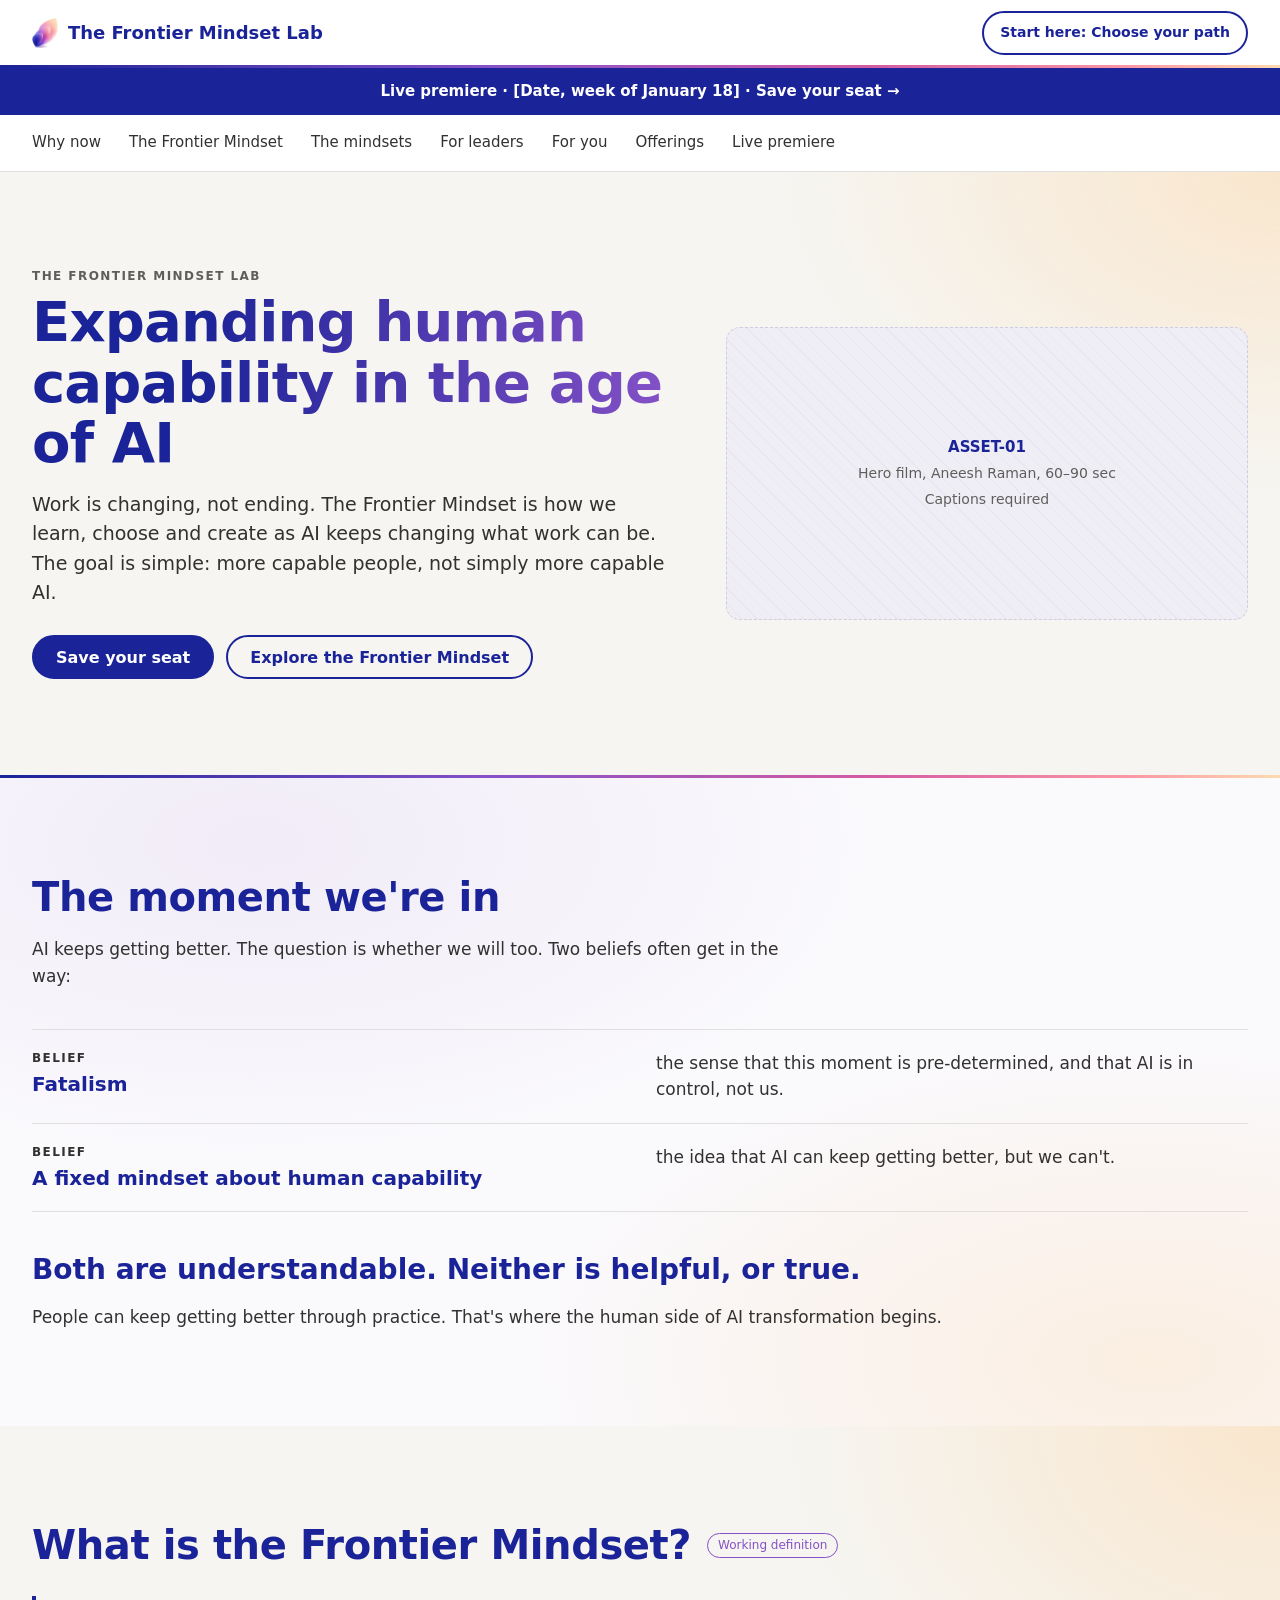
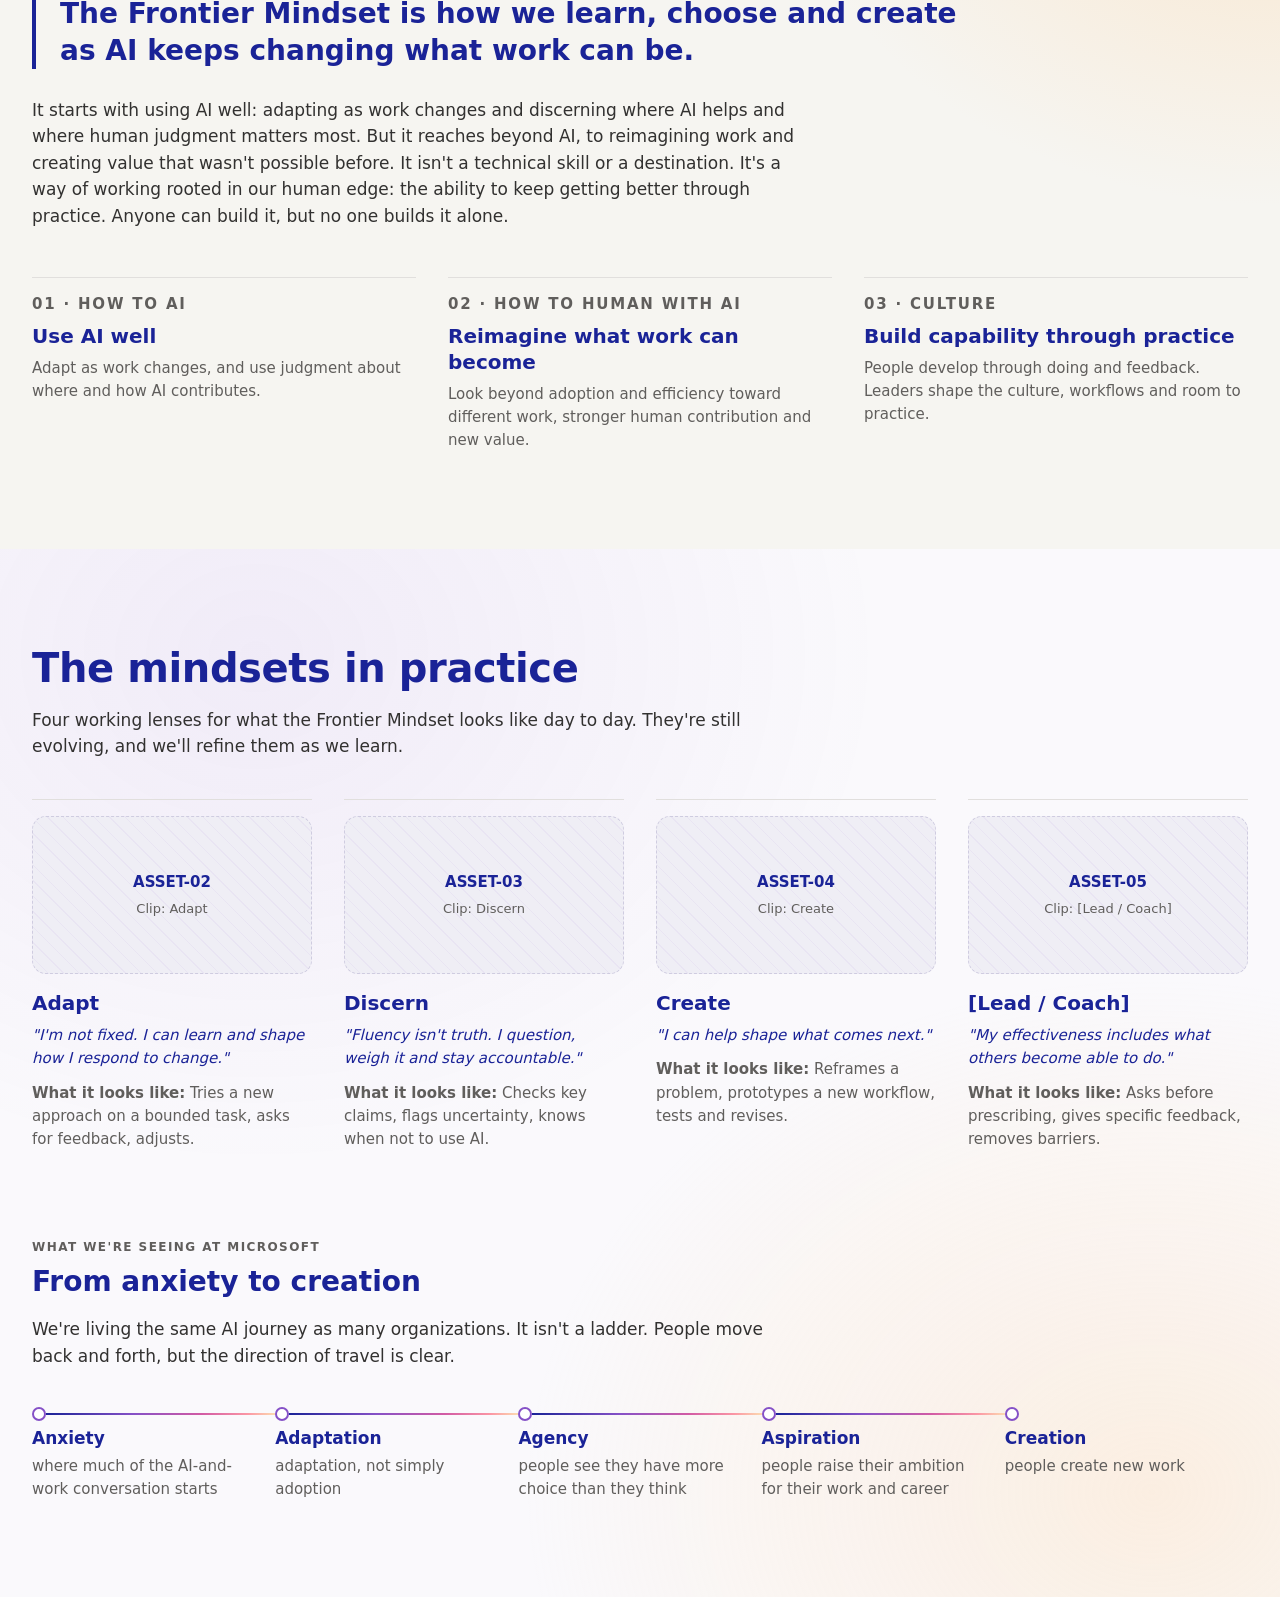
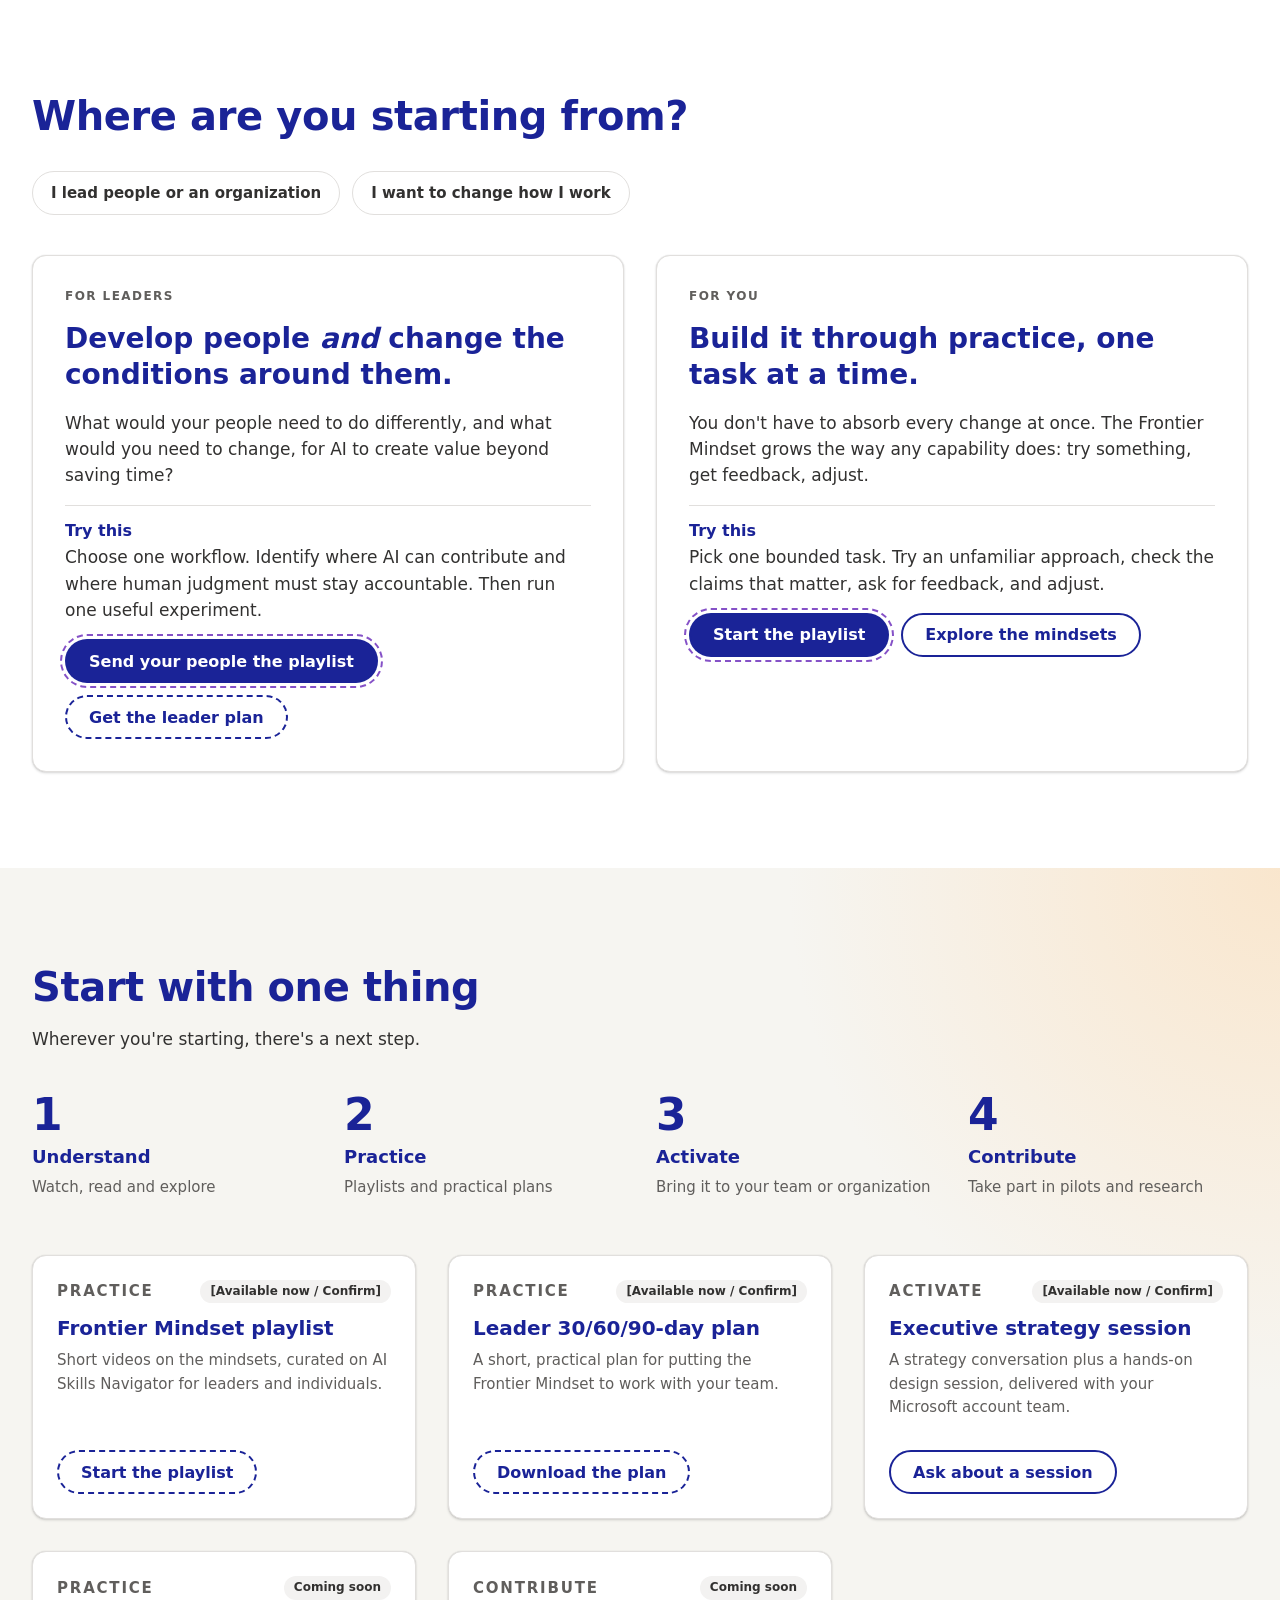
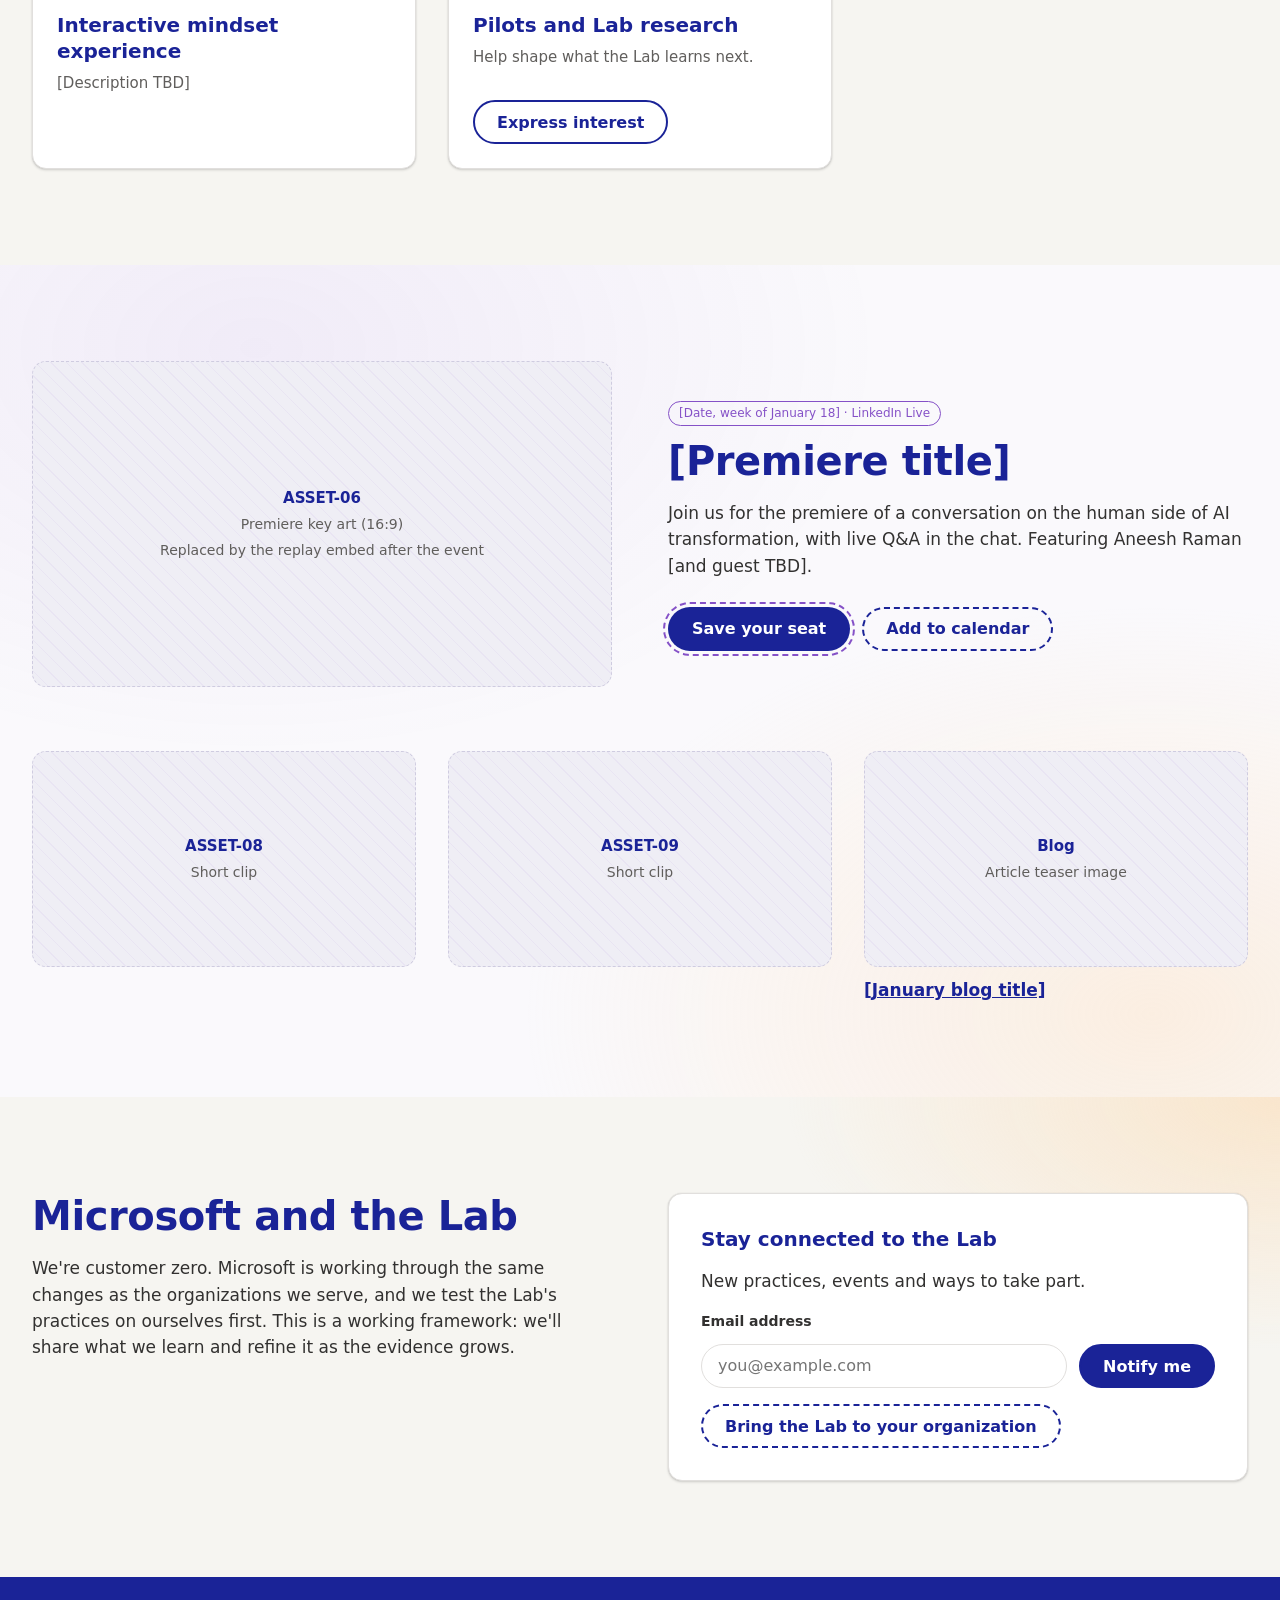
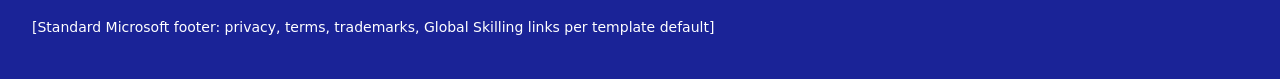
==== landing-prototype/index.html @ 0c085a11 "Add January landing page prototype and AEM handover report Static, script-free HTML/CSS build of the" ====
<!DOCTYPE html>
<html lang="en-US">
<head>
<meta charset="utf-8">
<meta name="viewport" content="width=device-width, initial-scale=1">
<title>The Frontier Mindset Lab | Microsoft</title>
<meta name="description" content="Work is changing, not ending. The Frontier Mindset Lab helps people and organizations build the human side of AI transformation: how we learn, choose and create as AI keeps changing what work can be.">
<meta name="robots" content="noindex, nofollow">
<meta property="og:title" content="The Frontier Mindset Lab">
<meta property="og:description" content="Work is changing, not ending. The Frontier Mindset Lab helps people and organizations build the human side of AI transformation: how we learn, choose and create as AI keeps changing what work can be.">
<meta property="og:image" content="[ASSET-01 poster frame]">
<link rel="icon" href="../favicon.ico">
<link rel="stylesheet" href="styles.css">
</head>
<body>

<!-- 3.1 Header: Experience Fragment "frml-header" -->
<header class="site-header" id="top">
  <div class="container">
    <a class="brand" href="#top">
      <img src="../assets/brand/lab-logo-web.png" alt="" width="26" height="30">
      <span>The Frontier Mindset Lab</span>
    </a>
    <a class="btn secondary-pill" href="#paths">Start here: Choose your path</a>
  </div>
</header>
<hr class="rule-gradient">

<!-- 3.2 Campaign bar: Container band-navy -->
<div class="campaign-bar band-navy">
  <a href="#live">Live premiere · [Date, week of January 18] · Save your seat →</a>
</div>

<!-- 3.3 In-page navigation -->
<nav class="inpage-nav" aria-label="On this page">
  <ul>
    <li><a href="#why-now">Why now</a></li>
    <li><a href="#mindset">The Frontier Mindset</a></li>
    <li><a href="#mindsets">The mindsets</a></li>
    <li><a href="#leaders">For leaders</a></li>
    <li><a href="#individuals">For you</a></li>
    <li><a href="#offerings">Offerings</a></li>
    <li><a href="#live">Live premiere</a></li>
  </ul>
</nav>

<main>

  <!-- Section 1: Hero -->
  <section class="section-master band-warm hero" aria-labelledby="hero-title">
    <div class="container">
      <div class="layout layout--hero">
        <div class="block-heading">
          <p class="eyebrow">The Frontier Mindset Lab</p>
          <h1 class="display-gradient" id="hero-title">Expanding human capability in the age of AI</h1>
          <p class="lede">Work is changing, not ending. The Frontier Mindset is how we learn, choose and create as AI keeps changing what work can be. The goal is simple: more capable people, not simply more capable AI.</p>
          <div class="button-group">
            <a class="btn primary-pill" href="#live">Save your seat</a>
            <a class="btn secondary-pill" href="#mindset">Explore the Frontier Mindset</a>
          </div>
        </div>
        <figure class="asset-placeholder" role="img" aria-label="Aneesh Raman introduces the Frontier Mindset Lab.">
          <strong>ASSET-01</strong>
          <span>Hero film, Aneesh Raman, 60–90 sec</span>
          <span>Captions required</span>
        </figure>
      </div>
    </div>
  </section>
  <hr class="rule-gradient">

  <!-- Section 2: Why now -->
  <section class="section-master band-lavender why-now" id="why-now" aria-labelledby="why-now-title">
    <div class="container">
      <div class="block-heading">
        <h2 id="why-now-title">The moment we're in</h2>
        <p>AI keeps getting better. The question is whether we will too. Two beliefs often get in the way:</p>
      </div>
      <div class="belief-rows">
        <div class="layout layout--cols-2">
          <div>
            <p class="eyebrow">Belief</p>
            <h3>Fatalism</h3>
          </div>
          <p>the sense that this moment is pre-determined, and that AI is in control, not us.</p>
        </div>
        <div class="layout layout--cols-2">
          <div>
            <p class="eyebrow">Belief</p>
            <h3>A fixed mindset about human capability</h3>
          </div>
          <p>the idea that AI can keep getting better, but we can't.</p>
        </div>
      </div>
      <p class="statement">Both are understandable. Neither is helpful, or true.</p>
      <p>People can keep getting better through practice. That's where the human side of AI transformation begins.</p>
    </div>
  </section>

  <!-- Section 3: The Frontier Mindset -->
  <section class="section-master band-warm definition" id="mindset" aria-labelledby="mindset-title">
    <div class="container">
      <div class="title-with-tag">
        <h2 id="mindset-title">What is the Frontier Mindset?</h2>
        <span class="tag-outline">Working definition</span>
      </div>
      <blockquote class="pull-quote">
        <p>The Frontier Mindset is how we learn, choose and create as AI keeps changing what work can be.</p>
      </blockquote>
      <div class="body-copy">
        <p>It starts with using AI well: adapting as work changes and discerning where AI helps and where human judgment matters most. But it reaches beyond AI, to reimagining work and creating value that wasn't possible before. It isn't a technical skill or a destination. It's a way of working rooted in our human edge: the ability to keep getting better through practice. Anyone can build it, but no one builds it alone.</p>
      </div>
      <div class="layout layout--cols-3 topline-grid">
        <div class="block-feature">
          <p class="eyebrow">01 · How to AI</p>
          <h3>Use AI well</h3>
          <p>Adapt as work changes, and use judgment about where and how AI contributes.</p>
        </div>
        <div class="block-feature">
          <p class="eyebrow">02 · How to human with AI</p>
          <h3>Reimagine what work can become</h3>
          <p>Look beyond adoption and efficiency toward different work, stronger human contribution and new value.</p>
        </div>
        <div class="block-feature">
          <p class="eyebrow">03 · Culture</p>
          <h3>Build capability through practice</h3>
          <p>People develop through doing and feedback. Leaders shape the culture, workflows and room to practice.</p>
        </div>
      </div>
    </div>
  </section>

  <!-- Section 4: The mindsets in practice + customer-zero journey -->
  <section class="section-master band-lavender" id="mindsets" aria-labelledby="mindsets-title">
    <div class="container">
      <div class="block-heading">
        <h2 id="mindsets-title">The mindsets in practice</h2>
        <p>Four working lenses for what the Frontier Mindset looks like day to day. They're still evolving, and we'll refine them as we learn.</p>
      </div>
      <div class="layout layout--cols-4 topline-grid">
        <article class="block-feature mindset">
          <figure class="asset-placeholder" role="img" aria-label="Adapt mindset clip"><strong>ASSET-02</strong><span>Clip: Adapt</span></figure>
          <h3>Adapt</h3>
          <p class="mindset-line">"I'm not fixed. I can learn and shape how I respond to change."</p>
          <p class="looks-like"><strong>What it looks like:</strong> Tries a new approach on a bounded task, asks for feedback, adjusts.</p>
        </article>
        <article class="block-feature mindset">
          <figure class="asset-placeholder" role="img" aria-label="Discern mindset clip"><strong>ASSET-03</strong><span>Clip: Discern</span></figure>
          <h3>Discern</h3>
          <p class="mindset-line">"Fluency isn't truth. I question, weigh it and stay accountable."</p>
          <p class="looks-like"><strong>What it looks like:</strong> Checks key claims, flags uncertainty, knows when not to use AI.</p>
        </article>
        <article class="block-feature mindset">
          <figure class="asset-placeholder" role="img" aria-label="Create mindset clip"><strong>ASSET-04</strong><span>Clip: Create</span></figure>
          <h3>Create</h3>
          <p class="mindset-line">"I can help shape what comes next."</p>
          <p class="looks-like"><strong>What it looks like:</strong> Reframes a problem, prototypes a new workflow, tests and revises.</p>
        </article>
        <article class="block-feature mindset">
          <figure class="asset-placeholder" role="img" aria-label="[Lead / Coach] mindset clip"><strong>ASSET-05</strong><span>Clip: [Lead / Coach]</span></figure>
          <h3>[Lead / Coach]</h3>
          <p class="mindset-line">"My effectiveness includes what others become able to do."</p>
          <p class="looks-like"><strong>What it looks like:</strong> Asks before prescribing, gives specific feedback, removes barriers.</p>
        </article>
      </div>

      <div class="journey">
        <div class="block-heading">
          <p class="eyebrow">What we're seeing at Microsoft</p>
          <h3 class="statement">From anxiety to creation</h3>
          <p>We're living the same AI journey as many organizations. It isn't a ladder. People move back and forth, but the direction of travel is clear.</p>
        </div>
        <ul class="layout layout--cols-5 journey-row">
          <li class="journey-stop"><h4>Anxiety</h4><p>where much of the AI-and-work conversation starts</p></li>
          <li class="journey-stop"><h4>Adaptation</h4><p>adaptation, not simply adoption</p></li>
          <li class="journey-stop"><h4>Agency</h4><p>people see they have more choice than they think</p></li>
          <li class="journey-stop"><h4>Aspiration</h4><p>people raise their ambition for their work and career</p></li>
          <li class="journey-stop"><h4>Creation</h4><p>people create new work</p></li>
        </ul>
      </div>
    </div>
  </section>

  <!-- Section 5: Choose your path -->
  <section class="section-master band-white paths" id="paths" aria-labelledby="paths-title">
    <div class="container">
      <div class="block-heading">
        <h2 id="paths-title">Where are you starting from?</h2>
      </div>
      <div class="chooser">
        <a class="btn chip" href="#leaders">I lead people or an organization</a>
        <a class="btn chip" href="#individuals">I want to change how I work</a>
      </div>
      <div class="layout layout--cols-2">
        <div class="card" id="leaders">
          <p class="eyebrow">For leaders</p>
          <p class="statement">Develop people <em>and</em> change the conditions around them.</p>
          <p>What would your people need to do differently, and what would you need to change, for AI to create value beyond saving time?</p>
          <div class="try-this">
            <h4>Try this</h4>
            <p>Choose one workflow. Identify where AI can contribute and where human judgment must stay accountable. Then run one useful experiment.</p>
          </div>
          <div class="button-group">
            <a class="btn primary-pill" href="#" data-placeholder="[AI Skills Navigator playlist URL]" title="[AI Skills Navigator playlist URL]">Send your people the playlist</a>
            <a class="btn secondary-pill" href="#" data-placeholder="[Leader 30/60/90-day plan PDF, ASSET-07]" title="[Leader 30/60/90-day plan PDF, ASSET-07]">Get the leader plan</a>
          </div>
        </div>
        <div class="card" id="individuals">
          <p class="eyebrow">For you</p>
          <p class="statement">Build it through practice, one task at a time.</p>
          <p>You don't have to absorb every change at once. The Frontier Mindset grows the way any capability does: try something, get feedback, adjust.</p>
          <div class="try-this">
            <h4>Try this</h4>
            <p>Pick one bounded task. Try an unfamiliar approach, check the claims that matter, ask for feedback, and adjust.</p>
          </div>
          <div class="button-group">
            <a class="btn primary-pill" href="#" data-placeholder="[AI Skills Navigator playlist URL]" title="[AI Skills Navigator playlist URL]">Start the playlist</a>
            <a class="btn secondary-pill" href="#mindsets">Explore the mindsets</a>
          </div>
        </div>
      </div>
    </div>
  </section>

  <!-- Section 6: What the Lab offers -->
  <section class="section-master band-warm" id="offerings" aria-labelledby="offerings-title">
    <div class="container">
      <div class="block-heading">
        <h2 id="offerings-title">Start with one thing</h2>
        <p>Wherever you're starting, there's a next step.</p>
      </div>
      <ol class="layout layout--cols-4 ladder" role="list">
        <li class="block-feature"><span class="numeral" aria-hidden="true">1</span><h3>Understand</h3><p>Watch, read and explore</p></li>
        <li class="block-feature"><span class="numeral" aria-hidden="true">2</span><h3>Practice</h3><p>Playlists and practical plans</p></li>
        <li class="block-feature"><span class="numeral" aria-hidden="true">3</span><h3>Activate</h3><p>Bring it to your team or organization</p></li>
        <li class="block-feature"><span class="numeral" aria-hidden="true">4</span><h3>Contribute</h3><p>Take part in pilots and research</p></li>
      </ol>
      <div class="layout layout--cols-3 offer-cards">
        <article class="card">
          <div class="card-top"><p class="eyebrow">Practice</p><span class="tag">[Available now / Confirm]</span></div>
          <h3>Frontier Mindset playlist</h3>
          <p>Short videos on the mindsets, curated on AI Skills Navigator for leaders and individuals.</p>
          <div class="button-group"><a class="btn secondary-pill" href="#" data-placeholder="[URL]" title="[URL]">Start the playlist</a></div>
        </article>
        <article class="card">
          <div class="card-top"><p class="eyebrow">Practice</p><span class="tag">[Available now / Confirm]</span></div>
          <h3>Leader 30/60/90-day plan</h3>
          <p>A short, practical plan for putting the Frontier Mindset to work with your team.</p>
          <div class="button-group"><a class="btn secondary-pill" href="#" data-placeholder="[ASSET-07]" title="[ASSET-07]">Download the plan</a></div>
        </article>
        <article class="card">
          <div class="card-top"><p class="eyebrow">Activate</p><span class="tag">[Available now / Confirm]</span></div>
          <h3>Executive strategy session</h3>
          <p>A strategy conversation plus a hands-on design session, delivered with your Microsoft account team.</p>
          <div class="button-group"><a class="btn secondary-pill" href="#connect">Ask about a session</a></div>
        </article>
        <article class="card">
          <div class="card-top"><p class="eyebrow">Practice</p><span class="tag">Coming soon</span></div>
          <h3>Interactive mindset experience</h3>
          <p>[Description TBD]</p>
        </article>
        <article class="card">
          <div class="card-top"><p class="eyebrow">Contribute</p><span class="tag">Coming soon</span></div>
          <h3>Pilots and Lab research</h3>
          <p>Help shape what the Lab learns next.</p>
          <div class="button-group"><a class="btn secondary-pill" href="#connect">Express interest</a></div>
        </article>
      </div>
    </div>
  </section>

  <!-- Section 7: Live premiere and media -->
  <section class="section-master band-lavender live" id="live" aria-labelledby="live-title">
    <div class="container">
      <div class="layout layout--cols-2">
        <figure class="asset-placeholder" role="img" aria-label="[Premiere title] — LinkedIn Live premiere.">
          <strong>ASSET-06</strong>
          <span>Premiere key art (16:9)</span>
          <span>Replaced by the replay embed after the event</span>
        </figure>
        <div>
          <span class="tag-outline">[Date, week of January 18] · LinkedIn Live</span>
          <h2 id="live-title">[Premiere title]</h2>
          <p class="live-body">Join us for the premiere of a conversation on the human side of AI transformation, with live Q&amp;A in the chat. Featuring Aneesh Raman [and guest TBD].</p>
          <div class="button-group">
            <a class="btn primary-pill" href="#" data-placeholder="[LinkedIn Live event URL]" title="[LinkedIn Live event URL]">Save your seat</a>
            <a class="btn secondary-pill" href="#" data-placeholder="[.ics link]" title="[.ics link]">Add to calendar</a>
          </div>
        </div>
      </div>
      <div class="layout layout--cols-3 media-row">
        <article class="block-feature">
          <figure class="asset-placeholder" role="img" aria-label="Short clip"><strong>ASSET-08</strong><span>Short clip</span></figure>
        </article>
        <article class="block-feature">
          <figure class="asset-placeholder" role="img" aria-label="Short clip"><strong>ASSET-09</strong><span>Short clip</span></figure>
        </article>
        <article class="block-feature">
          <figure class="asset-placeholder" role="img" aria-label="January blog"><strong>Blog</strong><span>Article teaser image</span></figure>
          <h3><a href="#" data-placeholder="[blog URL]" title="[blog URL]">[January blog title]</a></h3>
        </article>
      </div>
    </div>
  </section>

  <!-- Section 8: What we're learning + stay connected -->
  <section class="section-master band-warm connect" id="connect" aria-labelledby="connect-title">
    <div class="container">
      <div class="layout layout--cols-2">
        <div class="block-heading">
          <h2 id="connect-title">Microsoft and the Lab</h2>
          <p>We're customer zero. Microsoft is working through the same changes as the organizations we serve, and we test the Lab's practices on ourselves first. This is a working framework: we'll share what we learn and refine it as the evidence grows.</p>
        </div>
        <div class="card">
          <h3>Stay connected to the Lab</h3>
          <p>New practices, events and ways to take part.</p>
          <!-- Demo only: the form has no action and the field has no name, so nothing is sent anywhere -->
          <form class="notify-form" action="#connect">
            <label for="notify-email">Email address</label>
            <input id="notify-email" type="email" autocomplete="email" placeholder="you@example.com">
            <button class="btn primary-pill" type="submit">Notify me</button>
          </form>
          <div class="button-group">
            <a class="btn secondary-pill" href="#" data-placeholder="[interest form or mailto TBD]" title="[interest form or mailto TBD]">Bring the Lab to your organization</a>
          </div>
        </div>
      </div>
    </div>
  </section>

</main>

<!-- 3.4 Footer: standard Microsoft footer Experience Fragment (placeholder) -->
<footer class="site-footer band-navy">
  <div class="container">
    <p>[Standard Microsoft footer: privacy, terms, trademarks, Global Skilling links per template default]</p>
  </div>
</footer>

</body>
</html>
---- landing-prototype/styles.css ----
/*
 * Frontier Mindset Lab: January landing page prototype
 *
 * Organised the way an AEM client library would be:
 *   1. Design tokens (exact values from the Narrative Hub prototype stylesheet)
 *   2. Base type and layout
 *   3. Structural pieces that mirror the components on the reference page
 *      (section-master, block-heading, layout, card, block-feature, btn)
 *   4. Style System variants named in build brief section 2.3
 *   5. Page-specific arrangements
 *   6. Responsive rules
 * No JavaScript anywhere: every interaction is a link or a native form.
 */

/* 1. Design tokens */
:root {
  --indigo: #1a2397;
  --purple: #8551c7;
  --pink: #d25ba4;
  --coral: #fb96a4;
  --peach: #fcdab0;
  --navy: #1a2397;
  --warm-bg: #f6f5f1;
  --lavender-bg: #faf9fc;
  --white: #fff;
  --ink: #000;
  --ink-2: #323130;
  --muted: #605e5c;
  --line: #e1dfdd;
  --tag-bg: #f3f2f1;

  --gradient-signature: linear-gradient(90deg, var(--indigo), var(--purple) 38%, var(--pink) 68%, var(--coral) 88%, var(--peach));
  --gradient-display: linear-gradient(90deg, var(--indigo) 25%, var(--purple));
  --glow-warm: radial-gradient(55% 75% at 100% 0%, rgb(252 218 176 / 55%), rgb(252 218 176 / 0%) 70%);
  --glow-lavender: radial-gradient(70% 70% at 20% 10%, rgb(133 81 199 / 8%), transparent 70%), radial-gradient(70% 70% at 90% 90%, rgb(252 218 176 / 35%), transparent 70%);

  --radius-card: 14px;
  --radius-pill: 999px;
  --shadow-card: 0 0 1.25px rgb(0 0 0 / 12%), 0 1.25px 2.5px rgb(0 0 0 / 14%);

  --font: "Segoe UI", "Segoe UI Web (West European)", -apple-system, blinkmacsystemfont, system-ui, roboto, "Helvetica Neue", sans-serif;
  --size-h1: 56px;
  --size-h2: 40px;
  --size-h3: 20px;
  --size-statement: 28px;
  --size-body: 17px;
  --size-small: 15px;
  --size-eyebrow: 12px;

  --wrap: 1280px;
  --gutter: 32px;
  --section-pad: 96px;
}

/* 2. Base */
*,
*::before,
*::after {
  box-sizing: border-box;
}

html {
  scroll-behavior: smooth;
  scroll-padding-top: 64px; /* clears the sticky in-page nav */
}

body {
  margin: 0;
  background: var(--white);
  color: var(--ink-2);
  font-family: var(--font);
  font-size: var(--size-body);
  line-height: 1.55;
}

h1,
h2,
h3,
h4 {
  margin: 0;
  color: var(--indigo);
  font-weight: 600;
  line-height: 1.15;
}

h2 {
  font-size: var(--size-h2);
  letter-spacing: -0.01em;
}

h3 {
  font-size: var(--size-h3);
  line-height: 1.3;
}

p {
  margin: 0 0 0.75em;
}

p:last-child {
  margin-bottom: 0;
}

a {
  color: var(--indigo);
}

a:focus-visible,
button:focus-visible,
input:focus-visible {
  outline: 3px solid var(--purple);
  outline-offset: 3px;
}

img {
  max-width: 100%;
  height: auto;
}

.visually-hidden {
  position: absolute;
  width: 1px;
  height: 1px;
  overflow: hidden;
  clip-path: inset(50%);
  white-space: nowrap;
}

.container {
  max-width: var(--wrap);
  margin: 0 auto;
  padding: 0 var(--gutter);
}

/* 3. Structural pieces */

/* section-master: one full-width band per section */
.section-master {
  padding: var(--section-pad) 0;
}

/* block-heading: eyebrow + title + paragraph + buttons */
.block-heading {
  max-width: 760px;
  margin-bottom: 40px;
}

.block-heading > * + * {
  margin-top: 16px;
}

.block-heading .eyebrow + * {
  margin-top: 8px;
}

/* layout: responsive column grid (AEM layout container) */
.layout {
  display: grid;
  gap: 32px;
}

.layout--cols-2 { grid-template-columns: repeat(2, minmax(0, 1fr)); }
.layout--cols-3 { grid-template-columns: repeat(3, minmax(0, 1fr)); }
.layout--cols-4 { grid-template-columns: repeat(4, minmax(0, 1fr)); }
.layout--cols-5 { grid-template-columns: repeat(5, minmax(0, 1fr)); }
.layout--hero { grid-template-columns: 55fr 45fr; align-items: center; gap: 56px; }

/* block-feature: small heading + text unit inside a grid column or card */
.block-feature > * + * {
  margin-top: 8px;
}

.block-feature p {
  color: var(--muted);
  font-size: var(--size-small);
}

/* button group */
.button-group {
  display: flex;
  flex-wrap: wrap;
  gap: 12px;
  margin-top: 28px;
}

/* 4. Style System variants (brief section 2.3) */

/* Container: band-* */
.band-warm { background: var(--glow-warm), var(--warm-bg); }
.band-lavender { background: var(--glow-lavender), var(--lavender-bg); }
.band-white { background: var(--white); }

.band-navy {
  background: var(--navy);
  color: var(--white);
}

.band-navy a {
  color: var(--white);
}

/* Separator: rule-gradient */
.rule-gradient {
  height: 3px;
  margin: 0;
  border: 0;
  background: var(--gradient-signature);
}

/* Title: display-gradient (H1). Solid indigo is the fallback. */
.display-gradient {
  max-width: 13em;
  color: var(--indigo);
  font-size: var(--size-h1);
  font-weight: 600;
  line-height: 1.08;
  letter-spacing: -0.015em;
}

@supports (background-clip: text) or (-webkit-background-clip: text) {
  .display-gradient {
    background: var(--gradient-display);
    -webkit-background-clip: text;
    background-clip: text;
    color: transparent;
  }
}

/* Title: eyebrow */
.eyebrow {
  margin: 0;
  color: var(--muted);
  font-size: var(--size-eyebrow);
  font-weight: 600;
  line-height: 1.4;
  letter-spacing: 0.12em;
  text-transform: uppercase;
}

/* Text: statement */
.statement {
  margin: 0;
  color: var(--indigo);
  font-size: var(--size-statement);
  font-weight: 600;
  line-height: 1.3;
}

/* Text: pull-quote */
.pull-quote {
  margin: 0;
  padding-left: 24px;
  border-left: 4px solid var(--indigo);
  color: var(--indigo);
  font-size: var(--size-statement);
  font-weight: 600;
  line-height: 1.3;
}

.pull-quote p {
  margin: 0;
}

/* Teaser / Container: card */
.card {
  padding: 24px;
  border: 1px solid var(--line);
  border-radius: var(--radius-card);
  background: var(--white);
}

/* Container: topline-grid */
.topline-grid > * {
  padding-top: 16px;
  border-top: 1px solid var(--line);
}

/* Buttons: primary-pill, secondary-pill, chip */
.btn {
  display: inline-flex;
  align-items: center;
  justify-content: center;
  min-height: 44px;
  padding: 10px 22px;
  border: 2px solid var(--indigo);
  border-radius: var(--radius-pill);
  font: inherit;
  font-size: 16px;
  font-weight: 600;
  line-height: 1.2;
  text-align: center;
  text-decoration: none;
  cursor: pointer;
  transition: background-color 0.15s ease, color 0.15s ease;
}

.primary-pill {
  background: var(--indigo);
  color: var(--white);
}

.primary-pill:hover {
  border-color: var(--purple);
  background: var(--purple);
}

.secondary-pill {
  background: transparent;
  color: var(--indigo);
}

.secondary-pill:hover {
  background: var(--indigo);
  color: var(--white);
}

.chip {
  min-height: 44px;
  padding: 8px 18px;
  border: 1.5px solid var(--line);
  border-radius: var(--radius-pill);
  background: var(--white);
  color: var(--ink-2);
  font-size: 15px;
}

.chip:hover,
.chip-selected {
  border-color: var(--purple);
  background: var(--purple);
  color: var(--white);
}

/* Prototype only: a button whose destination is still a [placeholder] */
.btn[data-placeholder] {
  border-style: dashed;
}

.primary-pill[data-placeholder] {
  outline: 2px dashed var(--purple);
  outline-offset: 3px;
}

/* Text: tag and tag-outline */
.tag,
.tag-outline {
  display: inline-block;
  padding: 2px 10px;
  border-radius: var(--radius-pill);
  font-size: 12px;
  font-weight: 600;
  line-height: 1.6;
  white-space: nowrap;
}

.tag {
  background: var(--tag-bg);
  color: var(--ink-2);
}

.tag-outline {
  border: 1.5px solid var(--purple);
  color: var(--purple);
  font-weight: 500;
}

/* Image / Embed placeholder for assets not yet supplied */
.asset-placeholder {
  display: grid;
  place-content: center;
  gap: 4px;
  margin: 0;
  padding: 16px;
  border: 1.5px dashed #cfcce0;
  border-radius: var(--radius-card);
  background: repeating-linear-gradient(45deg, transparent 0 10px, rgb(133 81 199 / 6%) 10px 11px), #efeef5;
  color: var(--muted);
  font-size: 14px;
  text-align: center;
  aspect-ratio: 16 / 9;
}

.asset-placeholder strong {
  color: var(--indigo);
  font-size: 15px;
}

/* 5. Page-specific arrangements */

/* Global header (Experience Fragment frml-header) */
.site-header .container {
  display: flex;
  flex-wrap: wrap;
  padding-top: 10px;
  padding-bottom: 10px;
  align-items: center;
  justify-content: space-between;
  gap: 16px;
  min-height: 65px;
}

.brand {
  display: inline-flex;
  align-items: center;
  gap: 10px;
  color: var(--indigo);
  font-size: 18px;
  font-weight: 600;
  text-decoration: none;
}

.brand img {
  width: auto;
  height: 30px;
}

.site-header .btn {
  min-height: 44px;
  padding: 6px 16px;
  font-size: 14px;
}

/* Campaign bar */
.campaign-bar a {
  display: block;
  padding: 12px var(--gutter);
  font-size: 15px;
  font-weight: 600;
  text-align: center;
  text-decoration: none;
}

.campaign-bar a:hover {
  text-decoration: underline;
}

/* In-page navigation: sticky, which the reference page's secondary sticky nav supports */
.inpage-nav {
  position: sticky;
  top: 0;
  z-index: 10;
  border-bottom: 1px solid var(--line);
  background: rgb(255 255 255 / 96%);
}

.inpage-nav ul {
  display: flex;
  gap: 28px;
  margin: 0 auto;
  padding: 0 var(--gutter);
  max-width: var(--wrap);
  overflow-x: auto;
  list-style: none;
  white-space: nowrap;
  scrollbar-width: thin;
}

.inpage-nav a {
  display: inline-block;
  padding: 16px 0 13px;
  border-bottom: 3px solid transparent;
  color: var(--ink-2);
  font-size: 15px;
  font-weight: 500;
  text-decoration: none;
}

.inpage-nav a:hover {
  border-bottom-color: var(--purple);
  color: var(--indigo);
}

/* Hero */
.hero .block-heading {
  margin-bottom: 0;
}

.hero .lede {
  max-width: 34em;
  color: var(--ink-2);
  font-size: 19px;
}

/* Why now: belief rows */
.belief-rows {
  margin: 40px 0;
}

.belief-rows .layout {
  padding: 20px 0;
  border-top: 1px solid var(--line);
}

.belief-rows .layout:last-child {
  border-bottom: 1px solid var(--line);
}

.belief-rows h3 {
  margin-top: 4px;
}

.belief-rows p {
  color: var(--ink-2);
}

.why-now .statement {
  margin-bottom: 16px;
}

/* The Frontier Mindset: definition */
.definition .pull-quote {
  max-width: 34em;
  margin: 28px 0;
}

.definition .body-copy {
  max-width: 46em;
  margin-bottom: 48px;
}

.title-with-tag {
  display: flex;
  flex-wrap: wrap;
  align-items: center;
  gap: 12px 16px;
}

/* Mindset teasers */
.mindset .asset-placeholder {
  margin-bottom: 16px;
  font-size: 13px;
}

.mindset .mindset-line {
  color: var(--indigo);
  font-style: italic;
}

.mindset .looks-like {
  color: var(--muted);
  font-size: var(--size-small);
}

/* Customer-zero journey: unnumbered stops joined by the signature gradient */
.journey {
  margin-top: 88px;
}

.journey .block-heading {
  margin-bottom: 32px;
}

.journey-row {
  gap: 0;
  margin: 0;
  padding: 0;
  list-style: none;
}

.journey-stop {
  position: relative;
  padding: 28px 20px 0 0;
}

.journey-stop::before {
  content: "";
  position: absolute;
  top: 6px;
  left: 0;
  width: 14px;
  height: 14px;
  border: 2px solid var(--purple);
  border-radius: 50%;
  background: var(--white);
  z-index: 1;
}

.journey-stop::after {
  content: "";
  position: absolute;
  top: 12px;
  left: 14px;
  right: 0;
  height: 2px;
  background: var(--gradient-signature);
}

.journey-stop:last-child::after {
  display: none;
}

.journey-stop p {
  margin-top: 6px;
  color: var(--muted);
  font-size: var(--size-small);
}

/* Choose your path */
.chooser {
  display: flex;
  flex-wrap: wrap;
  gap: 12px;
  margin: -8px 0 40px;
}

.paths .card {
  padding: 32px;
  box-shadow: var(--shadow-card);
  scroll-margin-top: 80px;
}

.paths .card:target {
  border-color: var(--purple);
  box-shadow: 0 0 0 3px rgb(133 81 199 / 25%);
}

.paths .card > * + * {
  margin-top: 16px;
}

.paths .try-this {
  padding-top: 16px;
  border-top: 1px solid var(--line);
}

.paths h4 {
  margin-bottom: 4px;
  font-size: 16px;
}

/* Offerings */
.ladder {
  margin: 0 0 56px;
  padding: 0;
  list-style: none;
}

.ladder .numeral {
  display: block;
  margin-bottom: 8px;
  color: var(--indigo);
  font-size: 44px;
  font-weight: 600;
  line-height: 1;
}

.ladder h3 {
  font-size: 18px;
}

.offer-cards .card {
  display: flex;
  flex-direction: column;
  box-shadow: var(--shadow-card);
}

.offer-cards .card-top {
  display: flex;
  flex-wrap: wrap;
  align-items: center;
  justify-content: space-between;
  gap: 8px;
  margin-bottom: 12px;
}

.offer-cards p {
  color: var(--muted);
  font-size: var(--size-small);
}

.offer-cards .card h3 {
  margin-bottom: 8px;
}

.offer-cards .card .button-group {
  margin-top: auto;
  padding-top: 20px;
}

/* Live premiere */
.live .layout--cols-2 {
  align-items: center;
  gap: 56px;
}

.live h2 {
  margin-top: 12px;
}

.live .live-body {
  margin-top: 16px;
}

.media-row {
  margin-top: 64px;
}

.media-row .asset-placeholder {
  margin-bottom: 12px;
}

.media-row h3 {
  font-size: 17px;
}

/* Connect */
.connect .layout--cols-2 {
  align-items: start;
  gap: 56px;
}

.connect .card {
  padding: 32px;
  box-shadow: var(--shadow-card);
}

.connect .card > * + * {
  margin-top: 16px;
}

.notify-form {
  display: flex;
  flex-wrap: wrap;
  gap: 12px;
}

.notify-form label {
  flex-basis: 100%;
  font-size: 14px;
  font-weight: 600;
}

.notify-form input {
  flex: 1 1 220px;
  min-height: 44px;
  padding: 8px 16px;
  border: 1.5px solid var(--line);
  border-radius: var(--radius-pill);
  font: inherit;
  font-size: 16px;
}

/* Footer placeholder (standard Microsoft footer Experience Fragment) */
.site-footer {
  padding: 40px 0;
  font-size: 14px;
}

/* 6. Responsive */
@media (width < 1024px) {
  .layout--cols-3.offer-cards { grid-template-columns: repeat(2, minmax(0, 1fr)); }
  .layout--cols-4 { grid-template-columns: repeat(2, minmax(0, 1fr)); }
  .layout--cols-5 { grid-template-columns: repeat(3, minmax(0, 1fr)); row-gap: 32px; }
  .journey-stop:nth-child(3)::after { display: none; }
}

@media (width < 768px) {
  :root {
    --size-h1: 36px;
    --size-h2: 30px;
    --size-statement: 22px;
    --size-body: 16px;
    --gutter: 20px;
    --section-pad: 56px;
  }

  .layout--cols-2,
  .layout--cols-3,
  .layout--cols-3.offer-cards,
  .layout--cols-4,
  .layout--cols-5,
  .layout--hero {
    grid-template-columns: minmax(0, 1fr);
  }

  .layout--hero,
  .live .layout--cols-2,
  .connect .layout--cols-2 {
    gap: 32px;
  }

  .journey-row {
    row-gap: 0;
  }

  .belief-rows .layout {
    row-gap: 8px;
  }

  .journey-stop {
    padding: 0 0 28px 32px;
  }

  .journey-stop::before {
    top: 4px;
  }

  .journey-stop::after,
  .journey-stop:nth-child(3)::after {
    display: block;
    top: 18px;
    bottom: 0;
    left: 6px;
    right: auto;
    width: 2px;
    height: auto;
    background: linear-gradient(180deg, var(--indigo), var(--purple), var(--pink), var(--coral), var(--peach));
  }

  .journey-stop:last-child::after {
    display: none;
  }

  .brand span {
    font-size: 16px;
  }

  .paths .card,
  .connect .card {
    padding: 24px;
  }
}

@media (prefers-reduced-motion: reduce) {
  html {
    scroll-behavior: auto;
  }
}
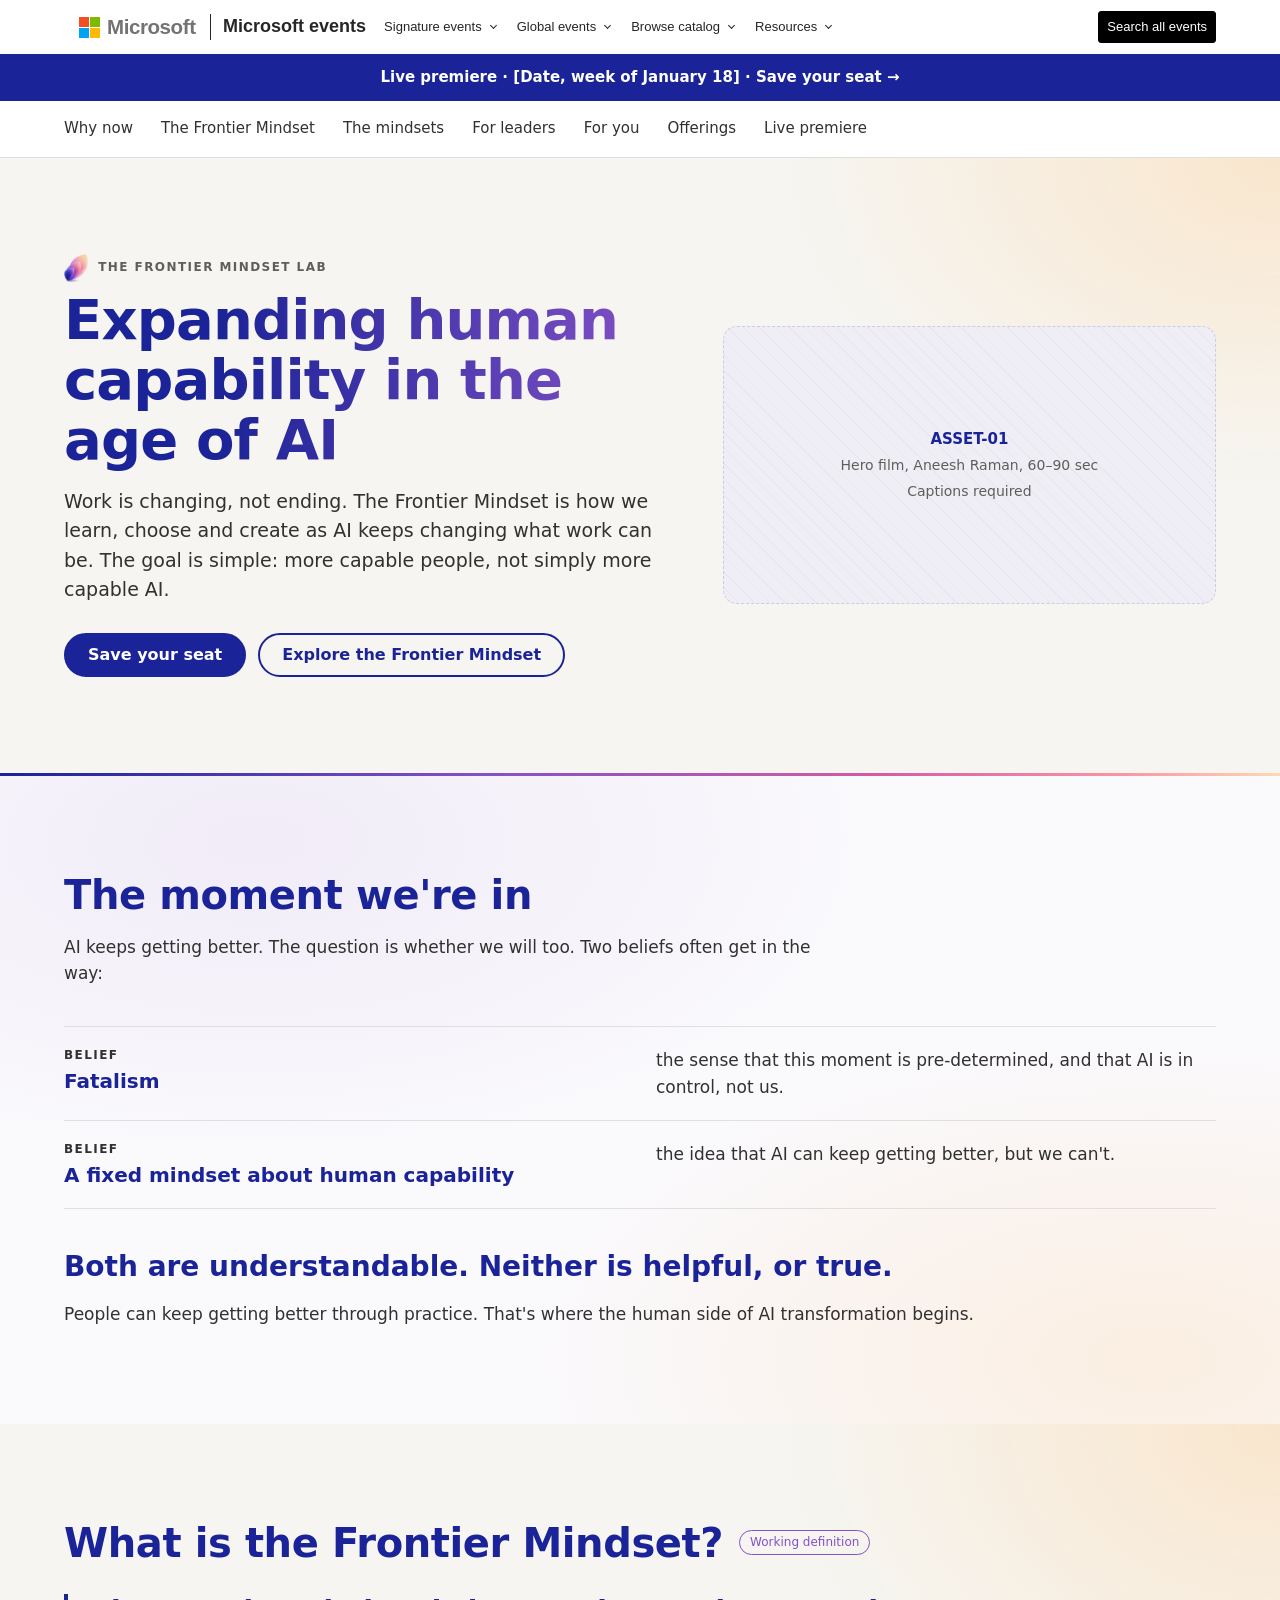
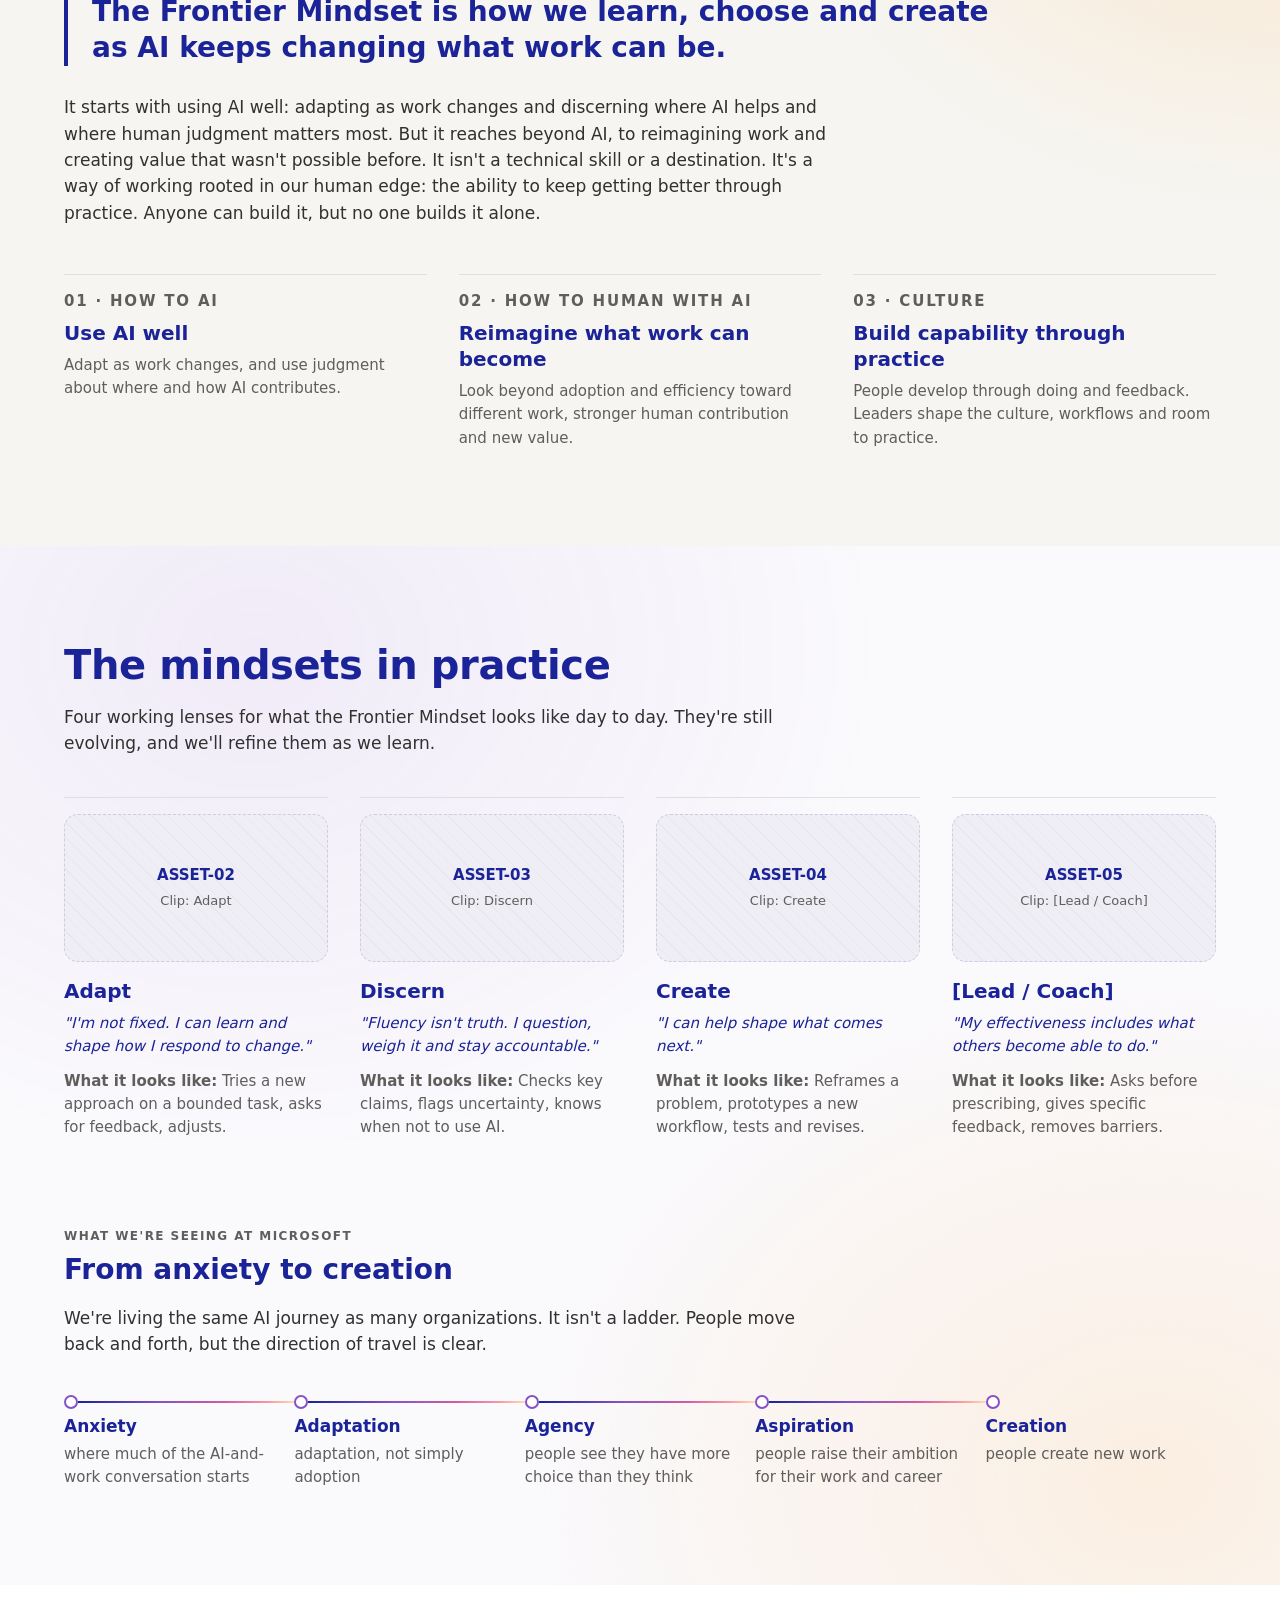
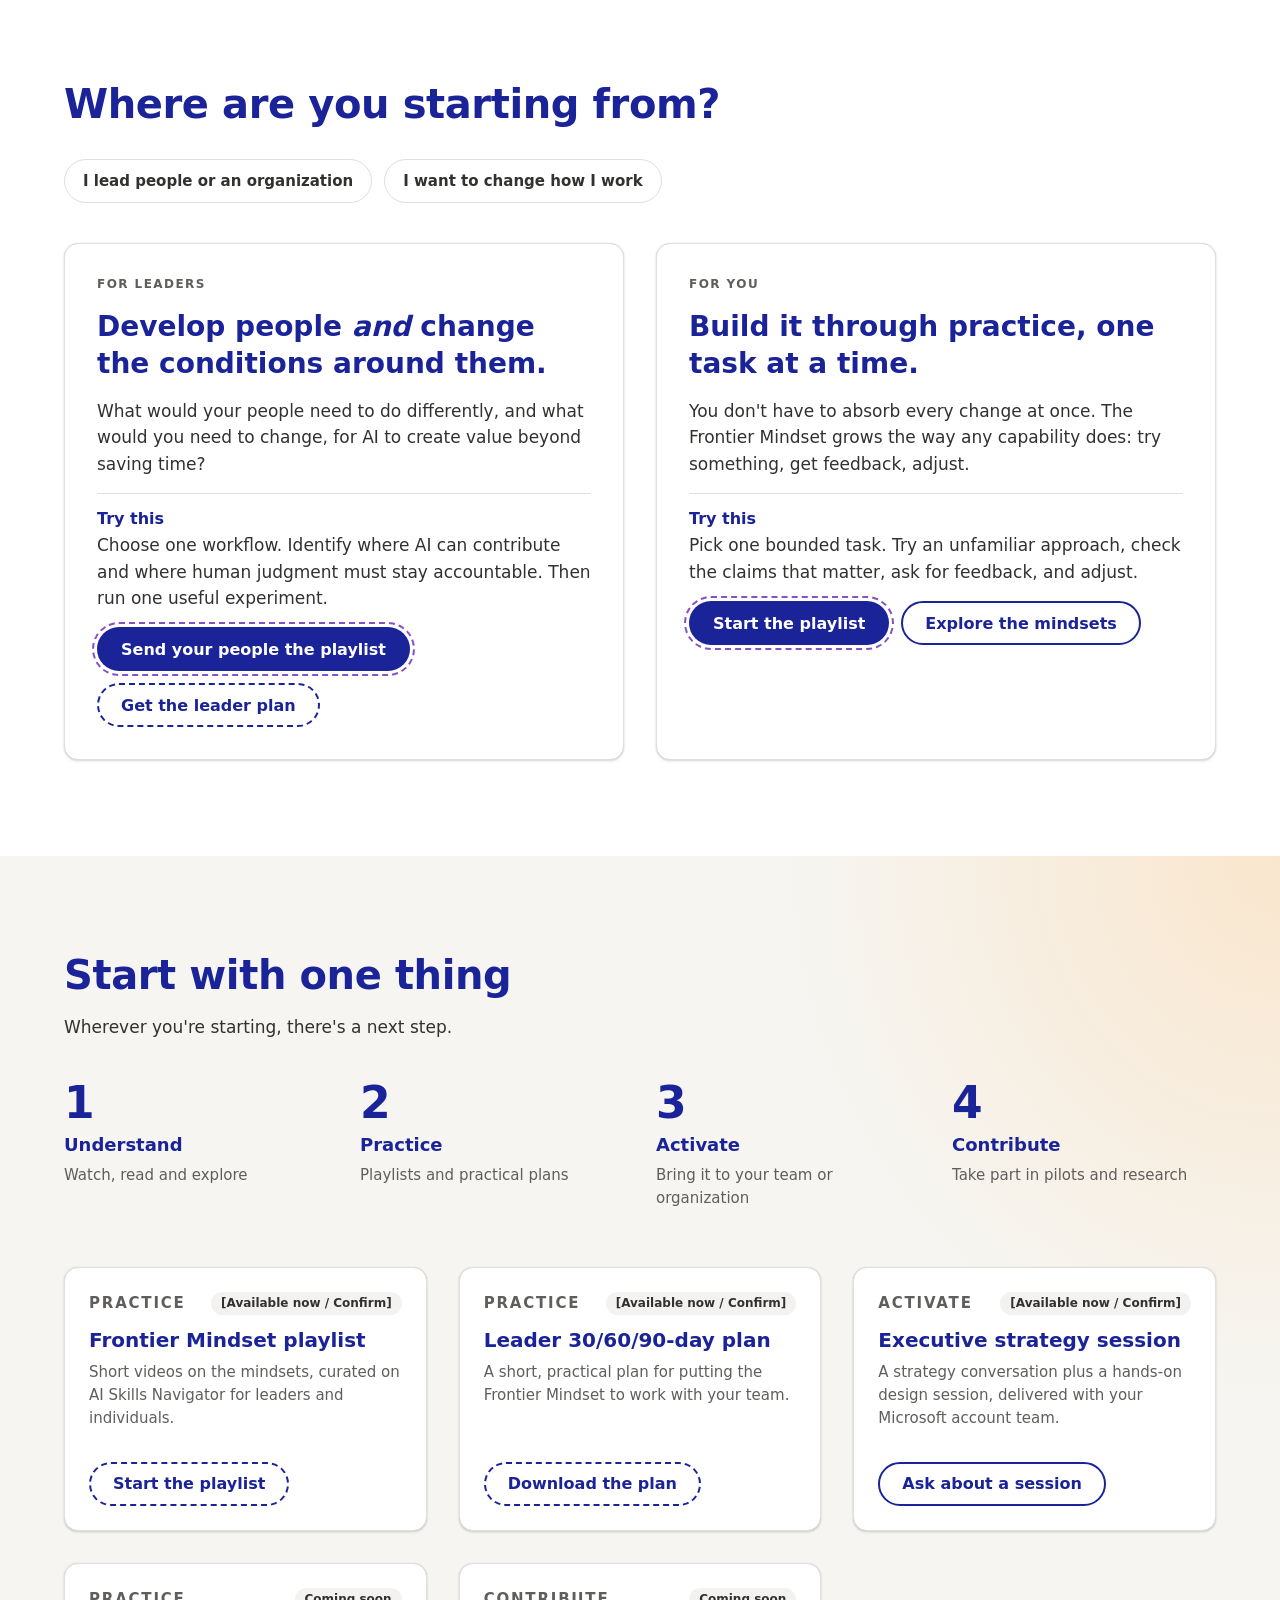
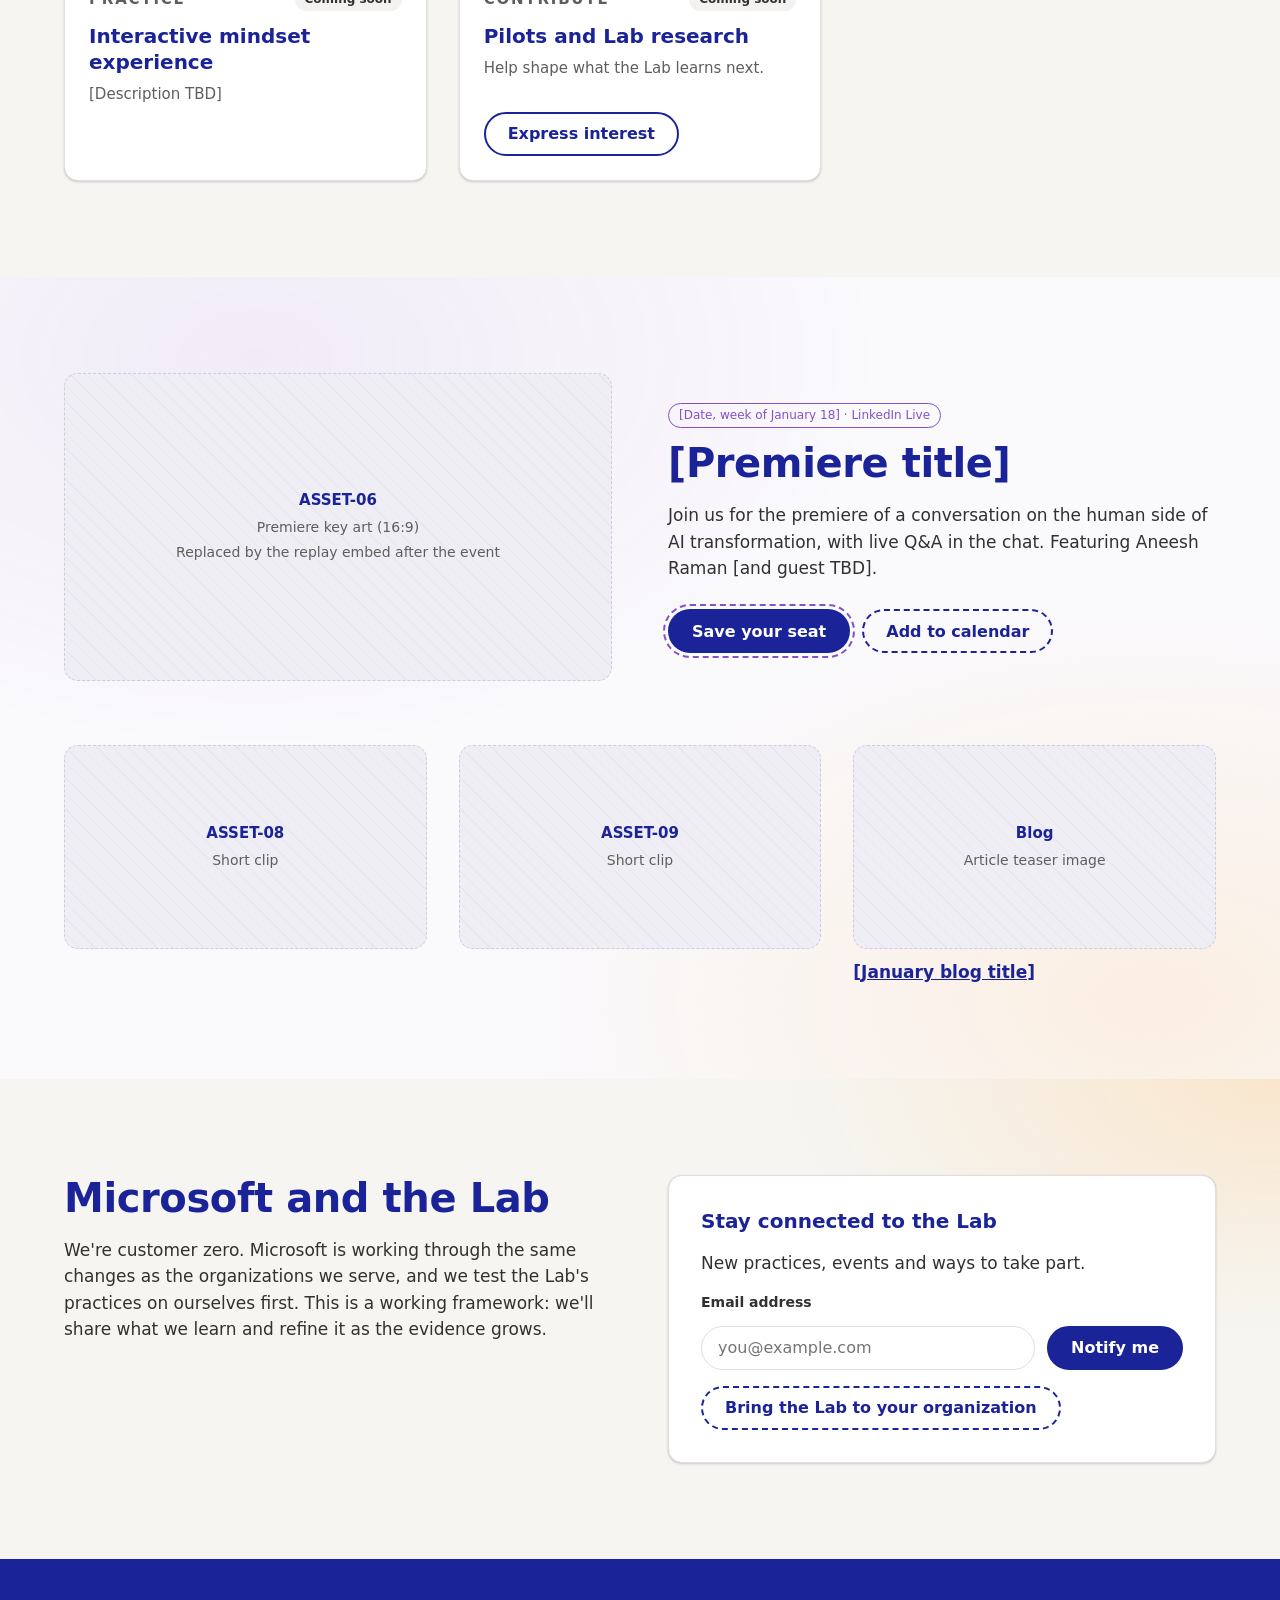
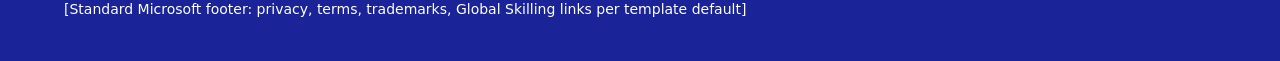
==== commit 855944b0: "Use a stand-in for the standard Microsoft header on the prototype Replace the Lab header and "Start " ====
--- a/landing-prototype/index.html
+++ b/landing-prototype/index.html
@@ -14,17 +14,27 @@
 </head>
 <body>
 
-<!-- 3.1 Header: Experience Fragment "frml-header" -->
-<header class="site-header" id="top">
-  <div class="container">
-    <a class="brand" href="#top">
-      <img src="../assets/brand/lab-logo-web.png" alt="" width="26" height="30">
-      <span>The Frontier Mindset Lab</span>
+<!-- 3.1 Header: STAND-IN for the template's standard Microsoft site header.
+     The AEM template supplies the real header (universal header component);
+     the menus and button here do nothing. -->
+<header class="uhf-standin" id="top">
+  <div class="uhf-bar">
+    <a class="uhf-logo" href="#top" aria-label="Microsoft">
+      <span class="ms-squares" aria-hidden="true"><i></i><i></i><i></i><i></i></span>
+      <span aria-hidden="true">Microsoft</span>
     </a>
-    <a class="btn secondary-pill" href="#paths">Start here: Choose your path</a>
+    <a class="uhf-site" href="#top">Microsoft events</a>
+    <nav class="uhf-nav" aria-label="Site (stand-in)">
+      <ul>
+        <li><button type="button">Signature events</button></li>
+        <li><button type="button">Global events</button></li>
+        <li><button type="button">Browse catalog</button></li>
+        <li><button type="button">Resources</button></li>
+      </ul>
+    </nav>
+    <a class="uhf-cta" href="#">Search all events</a>
   </div>
 </header>
-<hr class="rule-gradient">
 
 <!-- 3.2 Campaign bar: Container band-navy -->
 <div class="campaign-bar band-navy">
@@ -51,7 +61,7 @@
     <div class="container">
       <div class="layout layout--hero">
         <div class="block-heading">
-          <p class="eyebrow">The Frontier Mindset Lab</p>
+          <p class="eyebrow lab-mark"><img src="../assets/brand/lab-logo-web.png" alt="" width="24" height="28">The Frontier Mindset Lab</p>
           <h1 class="display-gradient" id="hero-title">Expanding human capability in the age of AI</h1>
           <p class="lede">Work is changing, not ending. The Frontier Mindset is how we learn, choose and create as AI keeps changing what work can be. The goal is simple: more capable people, not simply more capable AI.</p>
           <div class="button-group">
--- a/landing-prototype/styles.css
+++ b/landing-prototype/styles.css
@@ -48,7 +48,7 @@
   --size-eyebrow: 12px;
 
   --wrap: 1280px;
-  --gutter: 32px;
+  --gutter: 64px;
   --section-pad: 96px;
 }
 
@@ -127,7 +127,7 @@
 }
 
 .container {
-  max-width: var(--wrap);
+  max-width: calc(var(--wrap) + 2 * var(--gutter));
   margin: 0 auto;
   padding: 0 var(--gutter);
 }
@@ -387,37 +387,129 @@
 
 /* 5. Page-specific arrangements */
 
-/* Global header (Experience Fragment frml-header) */
-.site-header .container {
+/* Header: stand-in for the template's standard Microsoft site header.
+   Measured from the reference page: 54px tall, logo | site name, 13px menu items,
+   black "Search all events" button. The AEM template supplies the real header,
+   so none of this is built. */
+.uhf-standin {
+  background: #fff;
+  color: #262626;
+  font-family: "Segoe UI Variable Text", "Segoe UI", segoeui, "Helvetica Neue", helvetica, arial, sans-serif;
+}
+
+.uhf-bar {
   display: flex;
-  flex-wrap: wrap;
-  padding-top: 10px;
-  padding-bottom: 10px;
   align-items: center;
-  justify-content: space-between;
-  gap: 16px;
-  min-height: 65px;
-}
-
-.brand {
+  max-width: 1600px;
+  height: 54px;
+  margin: 0 auto;
+  padding: 0 64px 0 79px;
+}
+
+.uhf-logo {
   display: inline-flex;
   align-items: center;
+  gap: 7px;
+  height: 54px;
+  padding-right: 14px;
+  color: #737373;
+  font-size: 20.5px;
+  font-weight: 600;
+  letter-spacing: -0.02em;
+  text-decoration: none;
+}
+
+.ms-squares {
+  display: grid;
+  grid-template-columns: repeat(2, 10px);
+  gap: 1px;
+}
+
+.ms-squares i {
+  width: 10px;
+  height: 10px;
+}
+
+.ms-squares i:nth-child(1) { background: #f25022; }
+.ms-squares i:nth-child(2) { background: #7fba00; }
+.ms-squares i:nth-child(3) { background: #00a4ef; }
+.ms-squares i:nth-child(4) { background: #ffb900; }
+
+.uhf-site {
+  display: inline-flex;
+  align-items: center;
+  height: 54px;
+  padding: 0 6px 0 0;
+  color: #262626;
+  font-size: 18px;
+  font-weight: 600;
+  text-decoration: none;
+  white-space: nowrap;
+}
+
+.uhf-site::before {
+  content: "";
+  width: 1.5px;
+  height: 26px;
+  margin-right: 12px;
+  background: #262626;
+}
+
+.uhf-nav ul {
+  display: flex;
+  gap: 5px;
+  margin: 0 0 0 4px;
+  padding: 0;
+  list-style: none;
+}
+
+.uhf-nav button {
+  display: inline-flex;
+  align-items: center;
+  gap: 9px;
+  height: 54px;
+  padding: 1px 8px;
+  border: 0;
+  background: none;
+  color: #262626;
+  font: inherit;
+  font-size: 13px;
+  cursor: default;
+}
+
+.uhf-nav button::after {
+  content: "";
+  width: 5px;
+  height: 5px;
+  margin-top: -3px;
+  border-right: 1px solid currentcolor;
+  border-bottom: 1px solid currentcolor;
+  transform: rotate(45deg);
+}
+
+.uhf-cta {
+  margin-left: auto;
+  padding: 6px 8px 5px;
+  border: 1px solid #000;
+  border-radius: 3px;
+  background: #000;
+  color: #fff;
+  font-size: 13px;
+  line-height: 1.4;
+  text-decoration: none;
+  white-space: nowrap;
+}
+
+/* Lab mark next to the hero eyebrow (replaces the Lab header) */
+.lab-mark {
+  display: flex;
+  align-items: center;
   gap: 10px;
-  color: var(--indigo);
-  font-size: 18px;
-  font-weight: 600;
-  text-decoration: none;
-}
-
-.brand img {
+}
+
+.lab-mark img {
   width: auto;
-  height: 30px;
-}
-
-.site-header .btn {
-  min-height: 44px;
-  padding: 6px 16px;
-  font-size: 14px;
+  height: 28px;
 }
 
 /* Campaign bar */
@@ -448,7 +540,7 @@
   gap: 28px;
   margin: 0 auto;
   padding: 0 var(--gutter);
-  max-width: var(--wrap);
+  max-width: calc(var(--wrap) + 2 * var(--gutter));
   overflow-x: auto;
   list-style: none;
   white-space: nowrap;
@@ -748,6 +840,10 @@
 
 /* 6. Responsive */
 @media (width < 1024px) {
+  :root { --gutter: 32px; }
+  .uhf-nav,
+  .uhf-cta { display: none; }
+  .uhf-bar { padding: 0 var(--gutter); }
   .layout--cols-3.offer-cards { grid-template-columns: repeat(2, minmax(0, 1fr)); }
   .layout--cols-4 { grid-template-columns: repeat(2, minmax(0, 1fr)); }
   .layout--cols-5 { grid-template-columns: repeat(3, minmax(0, 1fr)); row-gap: 32px; }
@@ -763,6 +859,10 @@
     --gutter: 20px;
     --section-pad: 56px;
   }
+
+  .uhf-logo { font-size: 19px; padding-right: 8px; }
+  .uhf-site { font-size: 16px; padding-left: 4px; }
+  .uhf-site::before { margin-right: 12px; }
 
   .layout--cols-2,
   .layout--cols-3,
@@ -811,10 +911,6 @@
     display: none;
   }
 
-  .brand span {
-    font-size: 16px;
-  }
-
   .paths .card,
   .connect .card {
     padding: 24px;
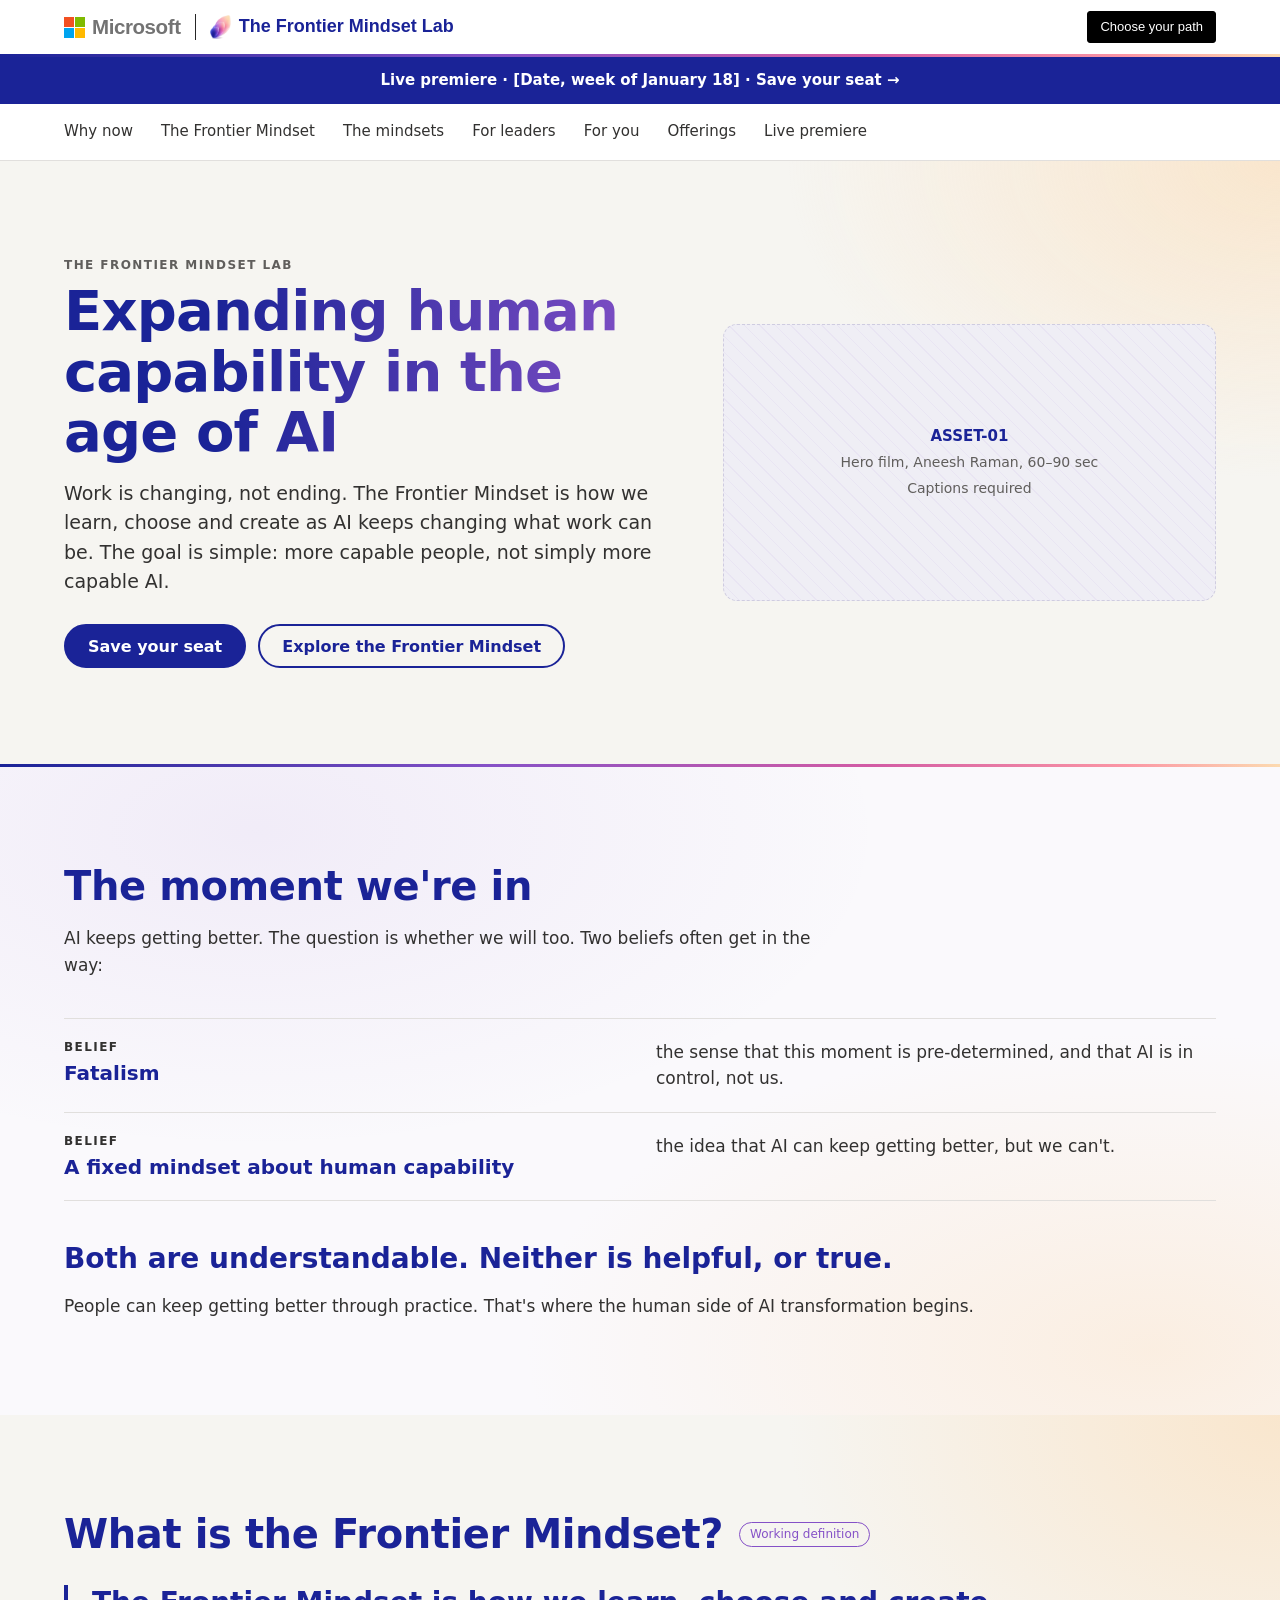
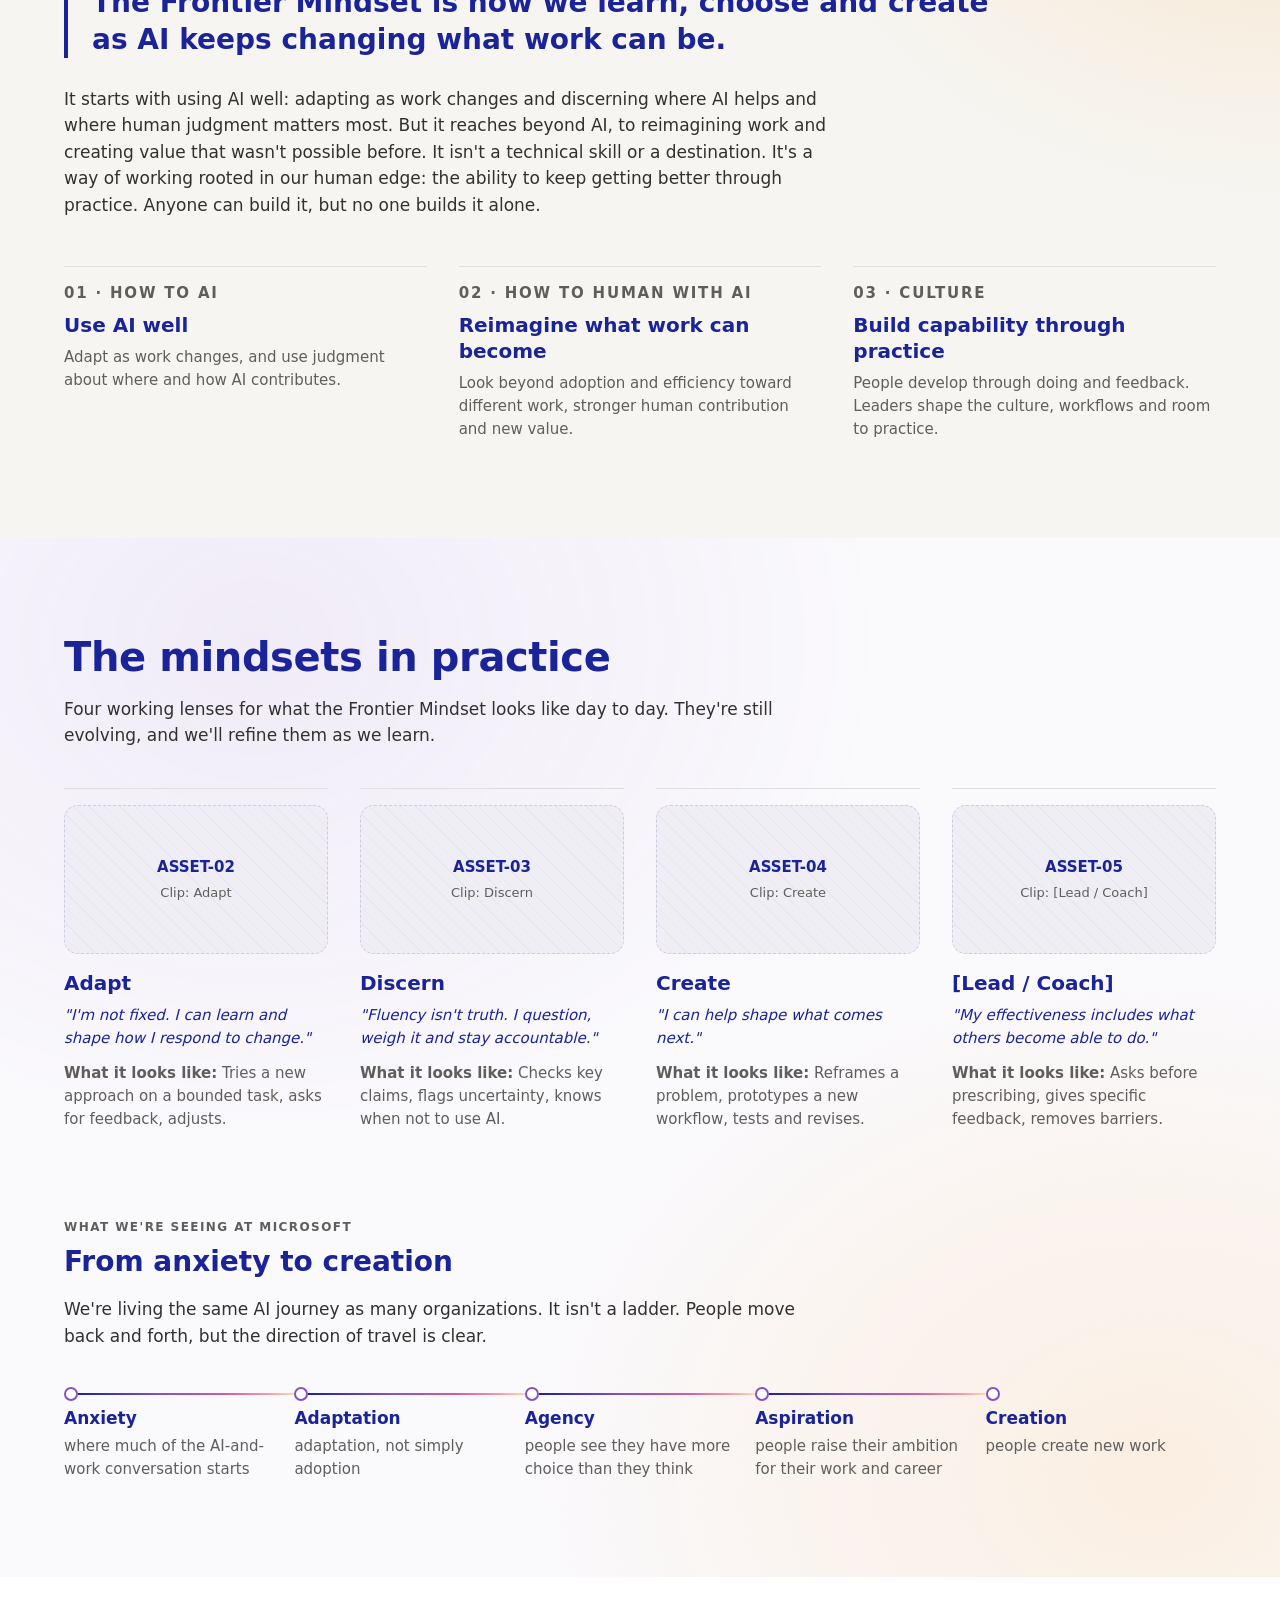
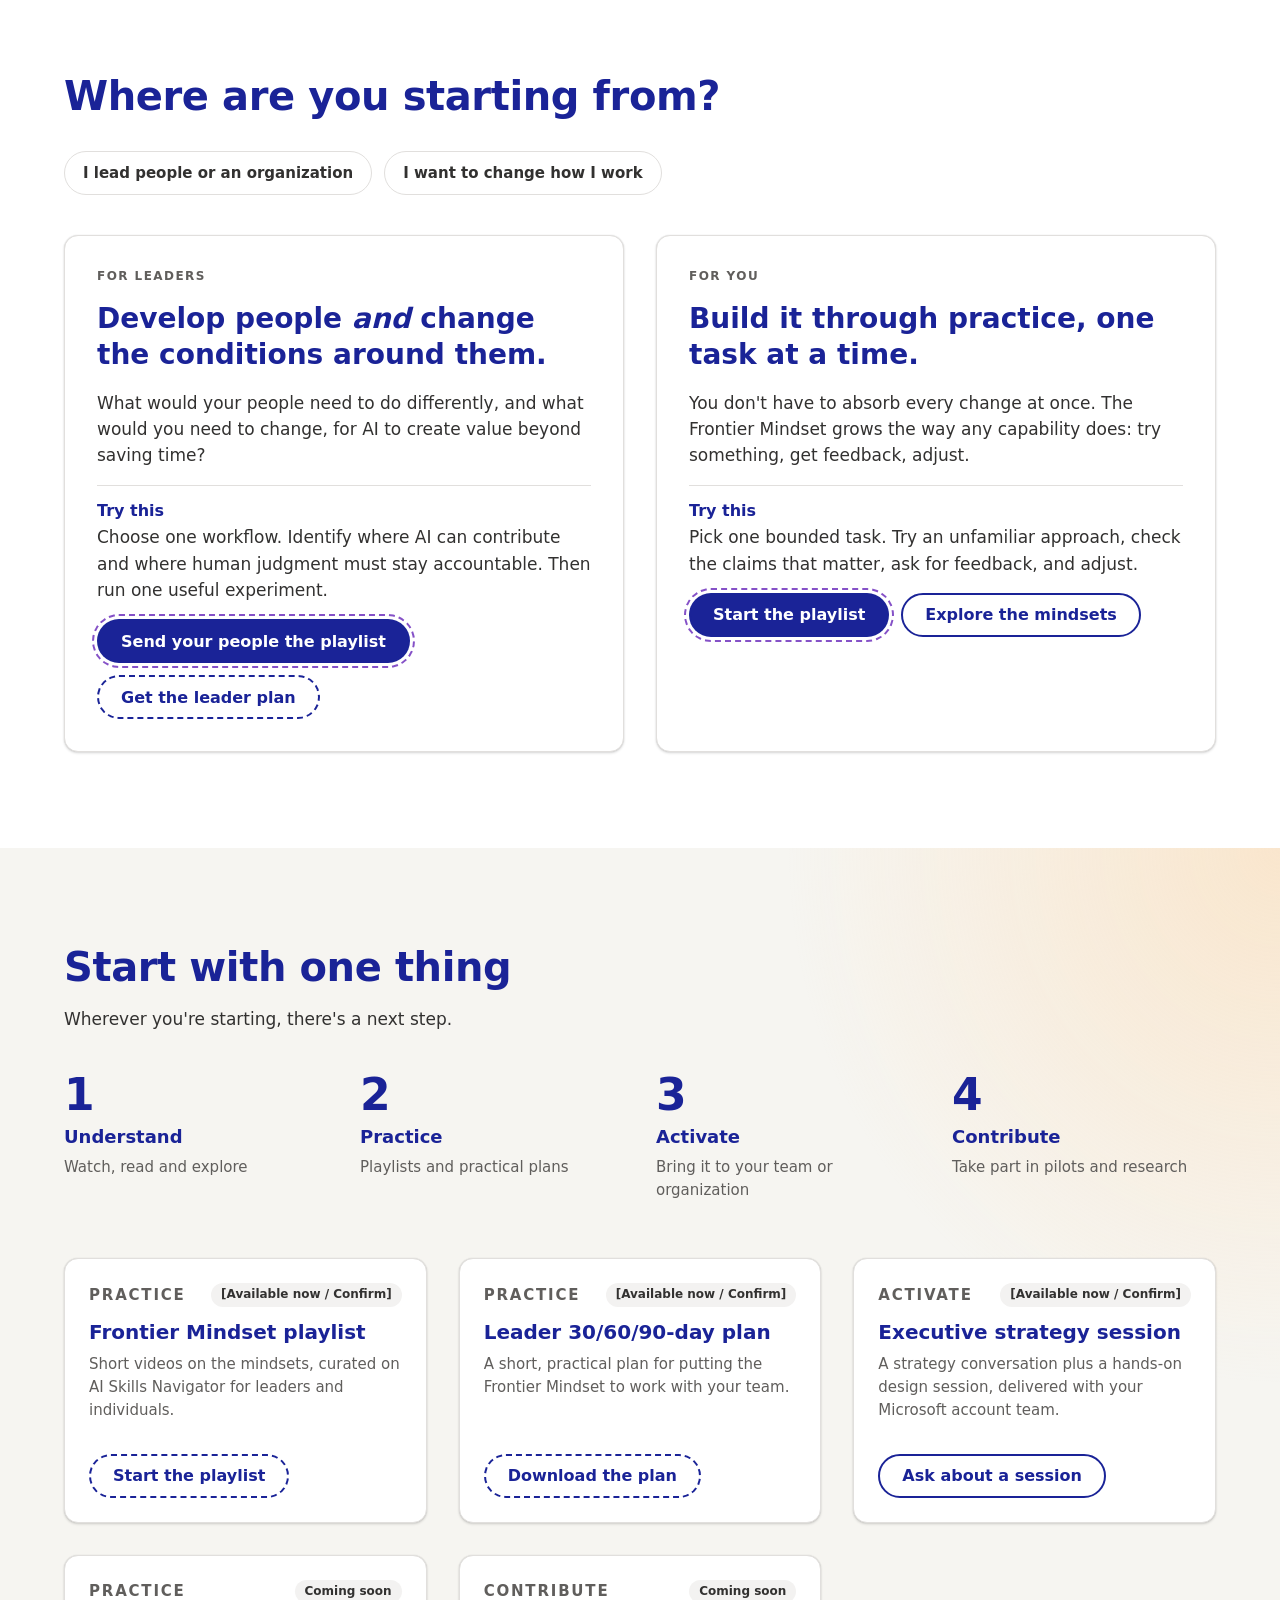
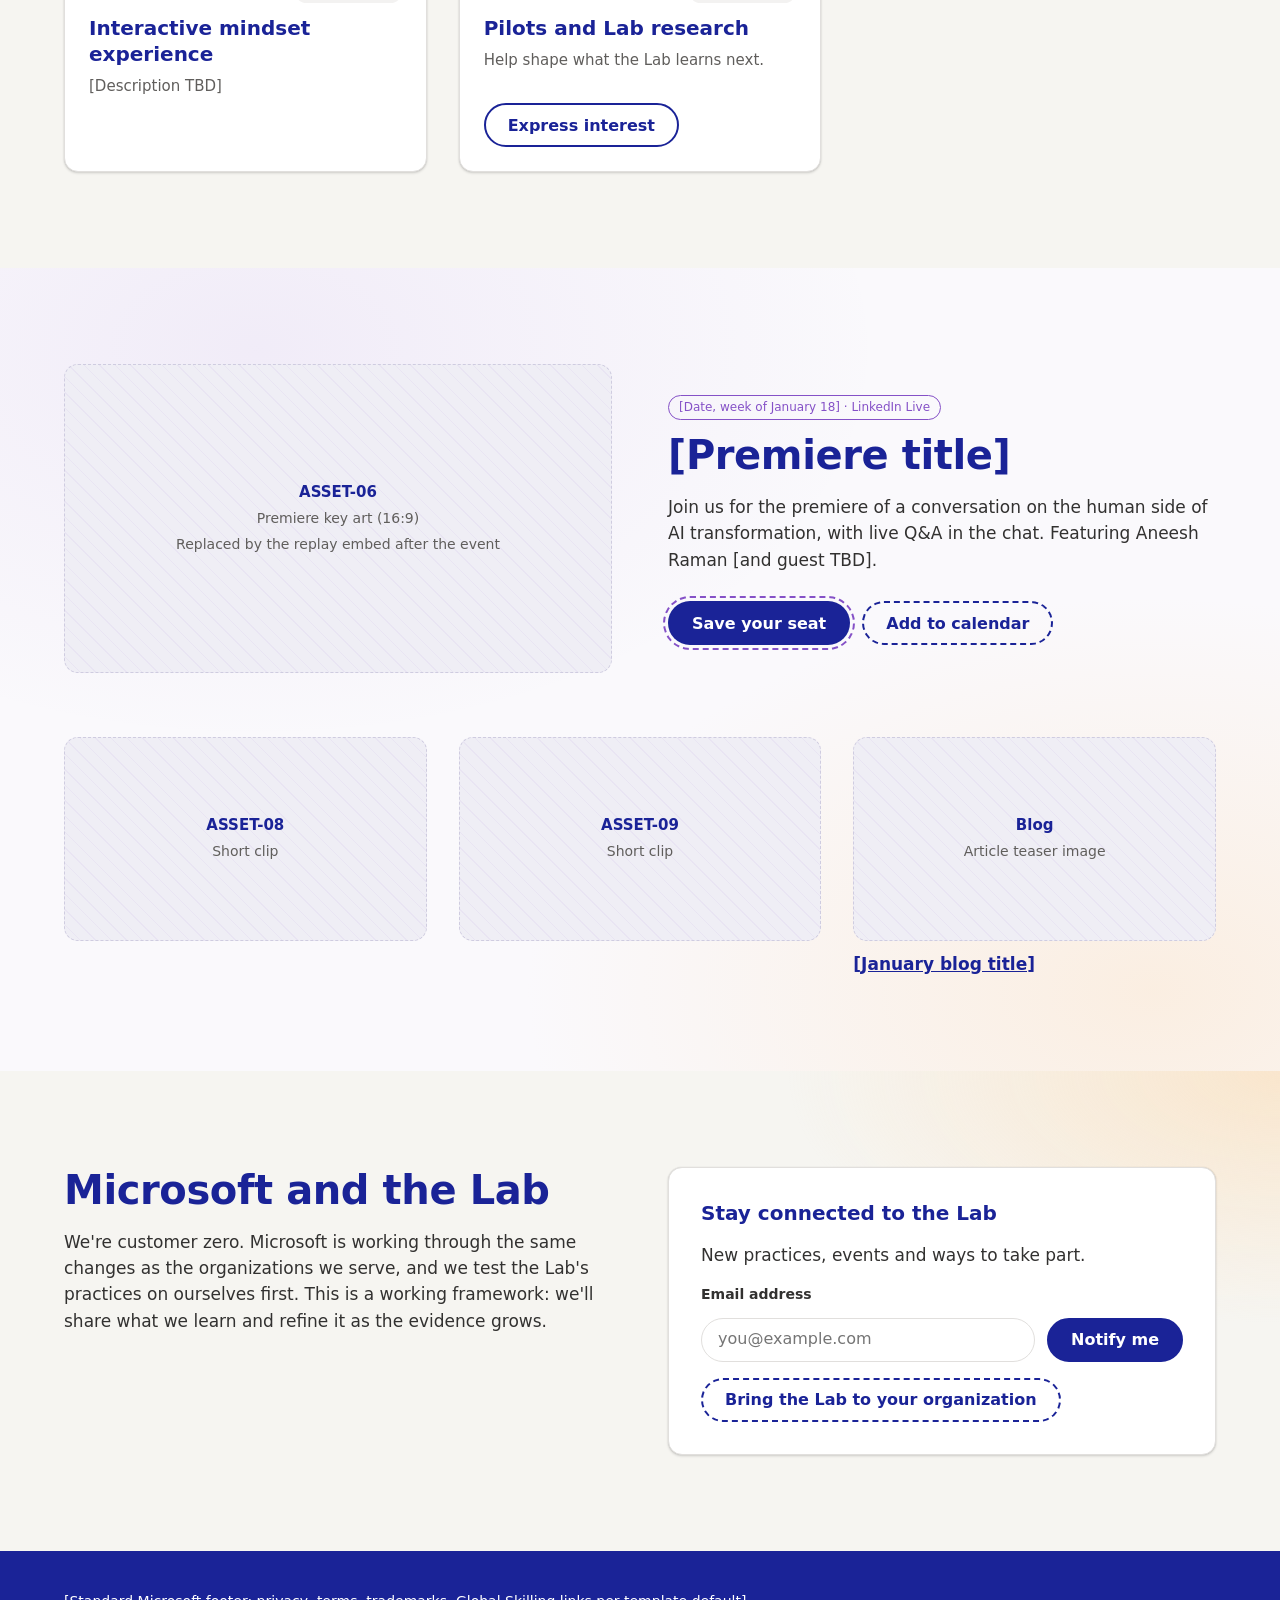
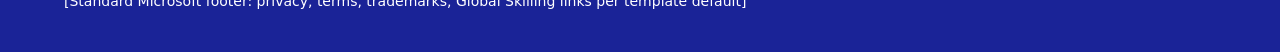
==== commit 1b5c43cf: "Give the landing page prototype a custom Lab header Replace the events header stand-in with a Lab ve" ====
--- a/landing-prototype/index.html
+++ b/landing-prototype/index.html
@@ -14,27 +14,23 @@
 </head>
 <body>
 
-<!-- 3.1 Header: STAND-IN for the template's standard Microsoft site header.
-     The AEM template supplies the real header (universal header component);
-     the menus and button here do nothing. -->
-<header class="uhf-standin" id="top">
-  <div class="uhf-bar">
+<!-- 3.1 Header: custom Lab header in the style of the standard Microsoft site header
+     (Microsoft logo | site name, one action). Assumes the template lets the Lab set
+     its own site name, mark and action, with no dropdown menus for the January page. -->
+<header class="lab-header" id="top">
+  <div class="lab-header__bar">
     <a class="uhf-logo" href="#top" aria-label="Microsoft">
       <span class="ms-squares" aria-hidden="true"><i></i><i></i><i></i><i></i></span>
       <span aria-hidden="true">Microsoft</span>
     </a>
-    <a class="uhf-site" href="#top">Microsoft events</a>
-    <nav class="uhf-nav" aria-label="Site (stand-in)">
-      <ul>
-        <li><button type="button">Signature events</button></li>
-        <li><button type="button">Global events</button></li>
-        <li><button type="button">Browse catalog</button></li>
-        <li><button type="button">Resources</button></li>
-      </ul>
-    </nav>
-    <a class="uhf-cta" href="#">Search all events</a>
+    <a class="lab-header__site" href="#top">
+      <img src="../assets/brand/lab-logo-web.png" alt="" width="20" height="24">
+      <span>The Frontier Mindset Lab</span>
+    </a>
+    <a class="lab-header__cta" href="#paths">Choose your path</a>
   </div>
 </header>
+<hr class="rule-gradient">
 
 <!-- 3.2 Campaign bar: Container band-navy -->
 <div class="campaign-bar band-navy">
@@ -61,7 +57,7 @@
     <div class="container">
       <div class="layout layout--hero">
         <div class="block-heading">
-          <p class="eyebrow lab-mark"><img src="../assets/brand/lab-logo-web.png" alt="" width="24" height="28">The Frontier Mindset Lab</p>
+          <p class="eyebrow">The Frontier Mindset Lab</p>
           <h1 class="display-gradient" id="hero-title">Expanding human capability in the age of AI</h1>
           <p class="lede">Work is changing, not ending. The Frontier Mindset is how we learn, choose and create as AI keeps changing what work can be. The goal is simple: more capable people, not simply more capable AI.</p>
           <div class="button-group">
--- a/landing-prototype/styles.css
+++ b/landing-prototype/styles.css
@@ -387,23 +387,22 @@
 
 /* 5. Page-specific arrangements */
 
-/* Header: stand-in for the template's standard Microsoft site header.
-   Measured from the reference page: 54px tall, logo | site name, 13px menu items,
-   black "Search all events" button. The AEM template supplies the real header,
-   so none of this is built. */
-.uhf-standin {
+/* Header: custom Lab header, built in the style of the standard Microsoft site header
+   (measured from the reference events page: 54px bar, Microsoft logo, 1.5px divider,
+   18px semibold site name, black 13px action button). */
+.lab-header {
   background: #fff;
   color: #262626;
   font-family: "Segoe UI Variable Text", "Segoe UI", segoeui, "Helvetica Neue", helvetica, arial, sans-serif;
 }
 
-.uhf-bar {
+.lab-header__bar {
   display: flex;
   align-items: center;
-  max-width: 1600px;
+  max-width: calc(var(--wrap) + 2 * var(--gutter));
   height: 54px;
   margin: 0 auto;
-  padding: 0 64px 0 79px;
+  padding: 0 var(--gutter);
 }
 
 .uhf-logo {
@@ -435,61 +434,34 @@
 .ms-squares i:nth-child(3) { background: #00a4ef; }
 .ms-squares i:nth-child(4) { background: #ffb900; }
 
-.uhf-site {
+.lab-header__site {
   display: inline-flex;
   align-items: center;
+  gap: 8px;
   height: 54px;
-  padding: 0 6px 0 0;
-  color: #262626;
+  color: var(--indigo);
   font-size: 18px;
   font-weight: 600;
   text-decoration: none;
   white-space: nowrap;
 }
 
-.uhf-site::before {
+.lab-header__site::before {
   content: "";
   width: 1.5px;
   height: 26px;
-  margin-right: 12px;
+  margin-right: 6px;
   background: #262626;
 }
 
-.uhf-nav ul {
-  display: flex;
-  gap: 5px;
-  margin: 0 0 0 4px;
-  padding: 0;
-  list-style: none;
-}
-
-.uhf-nav button {
-  display: inline-flex;
-  align-items: center;
-  gap: 9px;
-  height: 54px;
-  padding: 1px 8px;
-  border: 0;
-  background: none;
-  color: #262626;
-  font: inherit;
-  font-size: 13px;
-  cursor: default;
-}
-
-.uhf-nav button::after {
-  content: "";
-  width: 5px;
-  height: 5px;
-  margin-top: -3px;
-  border-right: 1px solid currentcolor;
-  border-bottom: 1px solid currentcolor;
-  transform: rotate(45deg);
-}
-
-.uhf-cta {
+.lab-header__site img {
+  width: auto;
+  height: 24px;
+}
+
+.lab-header__cta {
   margin-left: auto;
-  padding: 6px 8px 5px;
+  padding: 6px 12px 5px;
   border: 1px solid #000;
   border-radius: 3px;
   background: #000;
@@ -500,16 +472,9 @@
   white-space: nowrap;
 }
 
-/* Lab mark next to the hero eyebrow (replaces the Lab header) */
-.lab-mark {
-  display: flex;
-  align-items: center;
-  gap: 10px;
-}
-
-.lab-mark img {
-  width: auto;
-  height: 28px;
+.lab-header__cta:hover {
+  border-color: var(--indigo);
+  background: var(--indigo);
 }
 
 /* Campaign bar */
@@ -841,9 +806,6 @@
 /* 6. Responsive */
 @media (width < 1024px) {
   :root { --gutter: 32px; }
-  .uhf-nav,
-  .uhf-cta { display: none; }
-  .uhf-bar { padding: 0 var(--gutter); }
   .layout--cols-3.offer-cards { grid-template-columns: repeat(2, minmax(0, 1fr)); }
   .layout--cols-4 { grid-template-columns: repeat(2, minmax(0, 1fr)); }
   .layout--cols-5 { grid-template-columns: repeat(3, minmax(0, 1fr)); row-gap: 32px; }
@@ -860,9 +822,10 @@
     --section-pad: 56px;
   }
 
-  .uhf-logo { font-size: 19px; padding-right: 8px; }
-  .uhf-site { font-size: 16px; padding-left: 4px; }
-  .uhf-site::before { margin-right: 12px; }
+  .uhf-logo { font-size: 18px; padding-right: 10px; }
+  .lab-header__site { font-size: 15px; }
+  .lab-header__site::before { margin-right: 4px; }
+  .lab-header__cta { display: none; }
 
   .layout--cols-2,
   .layout--cols-3,
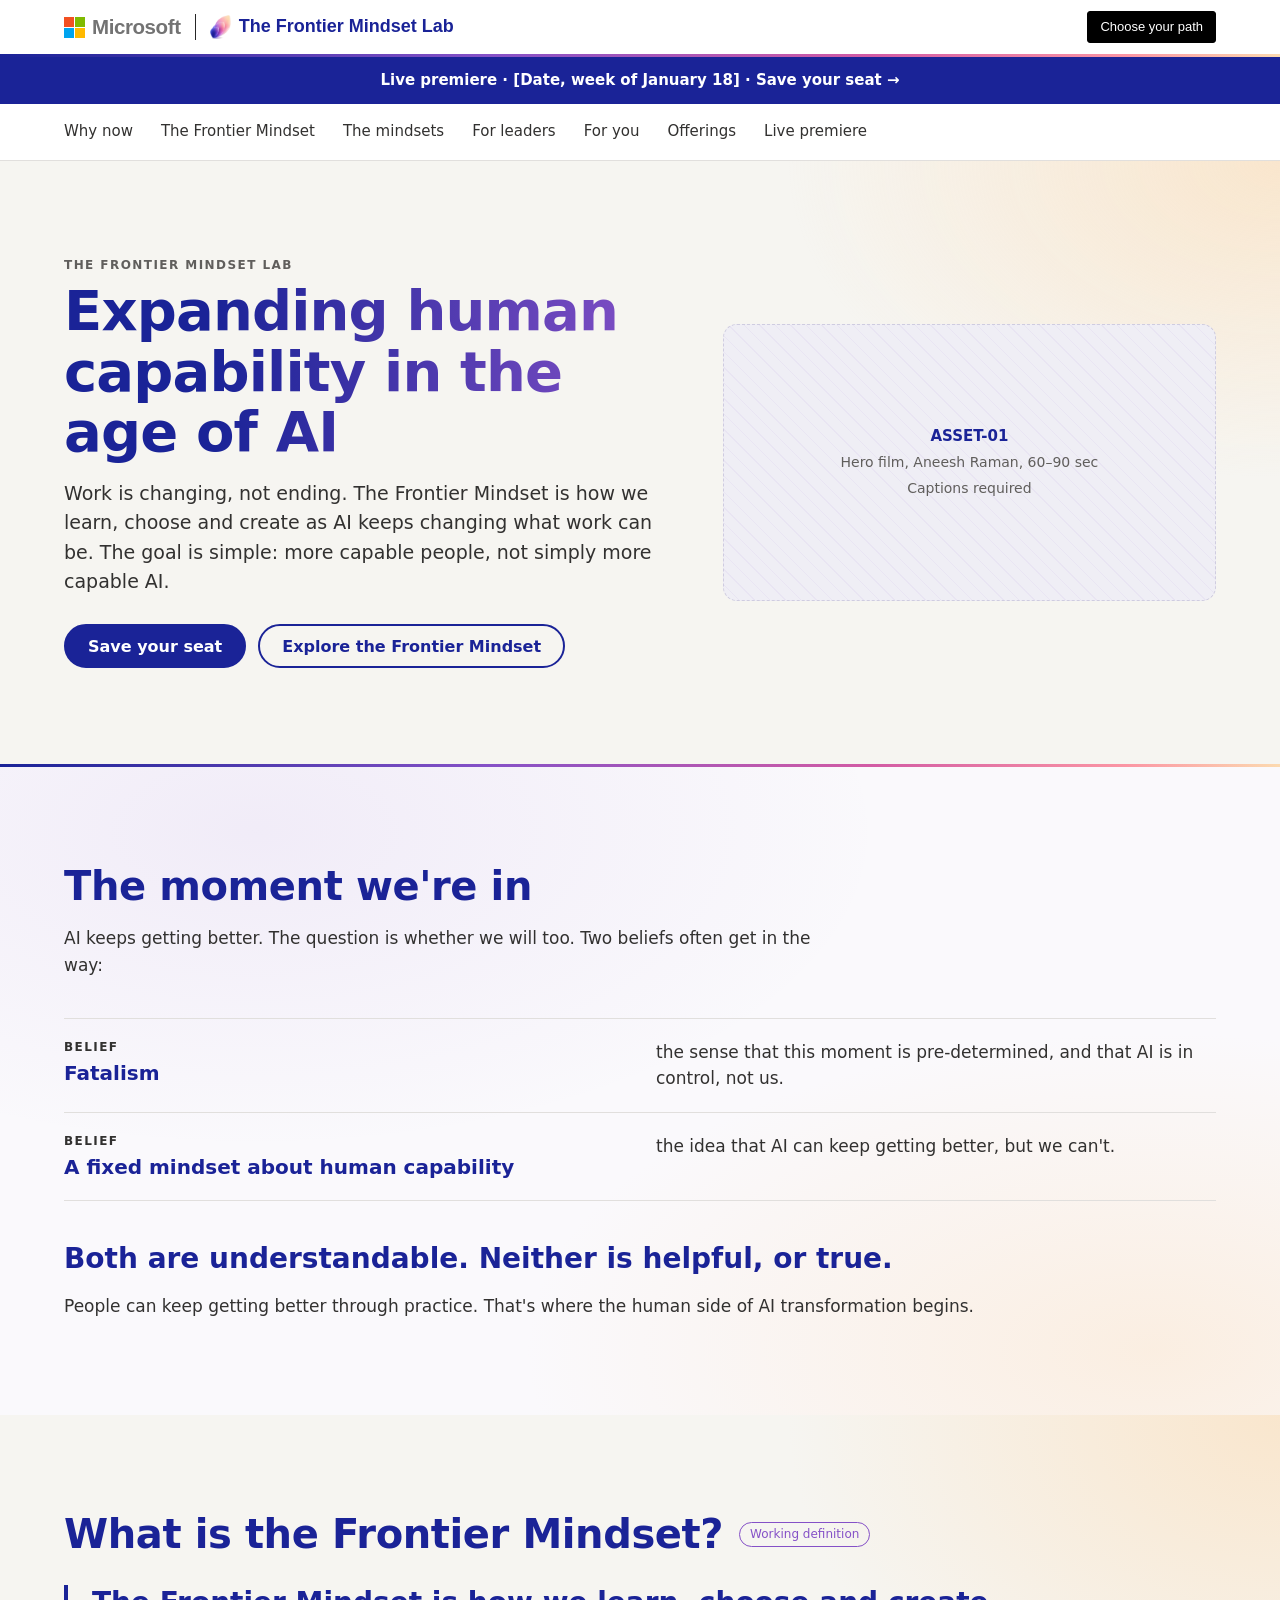
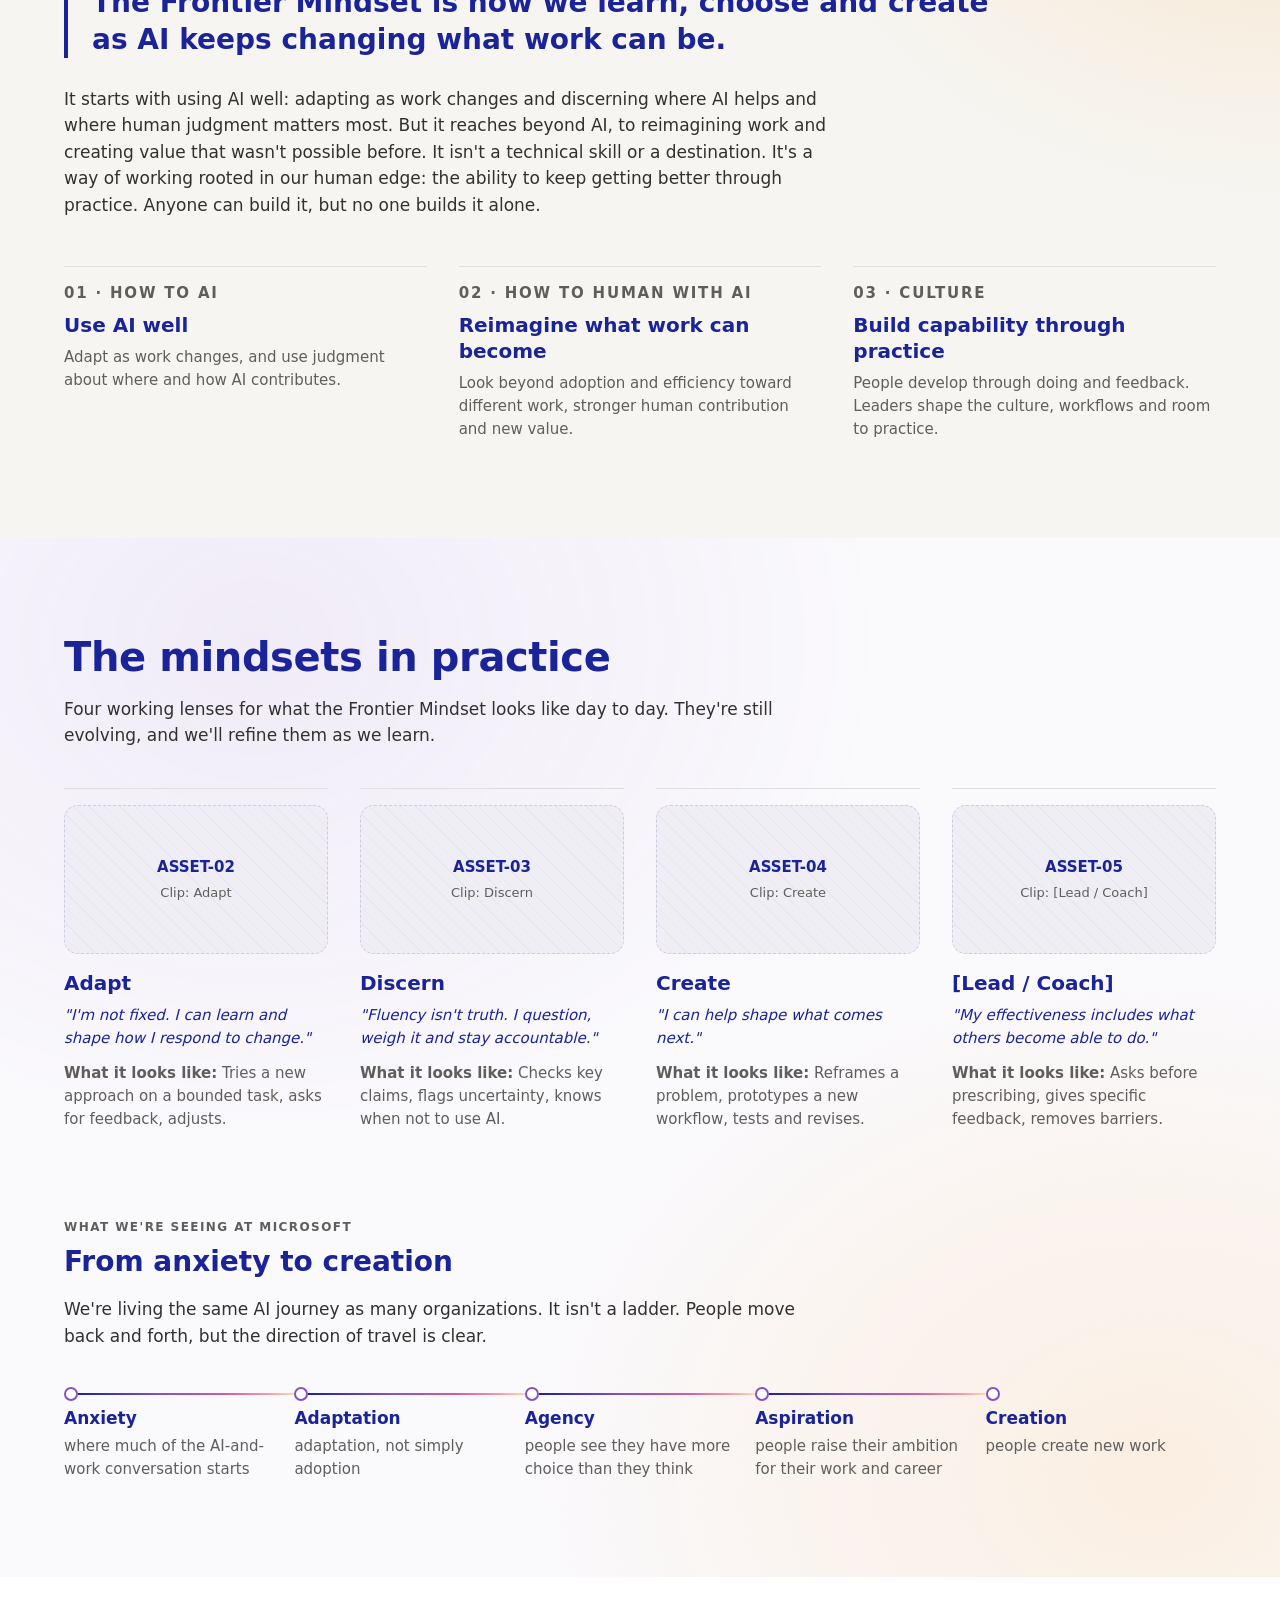
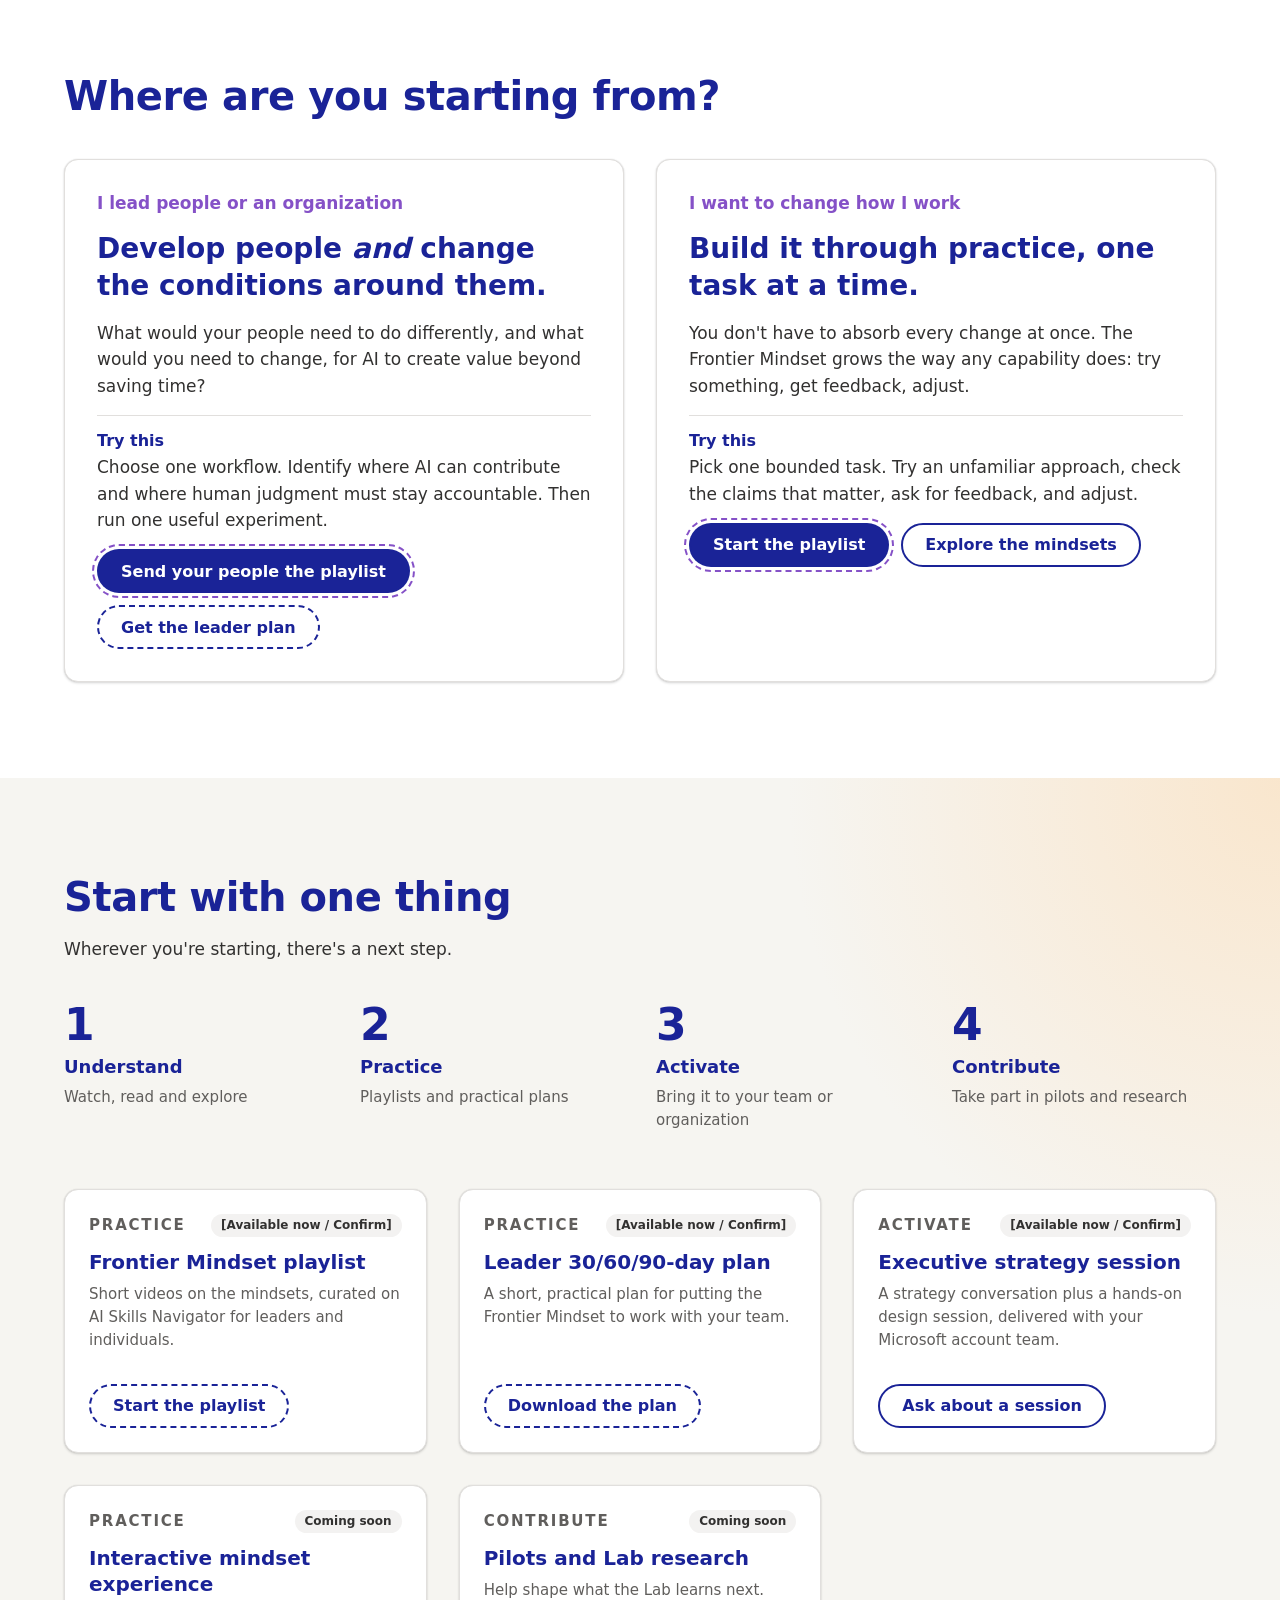
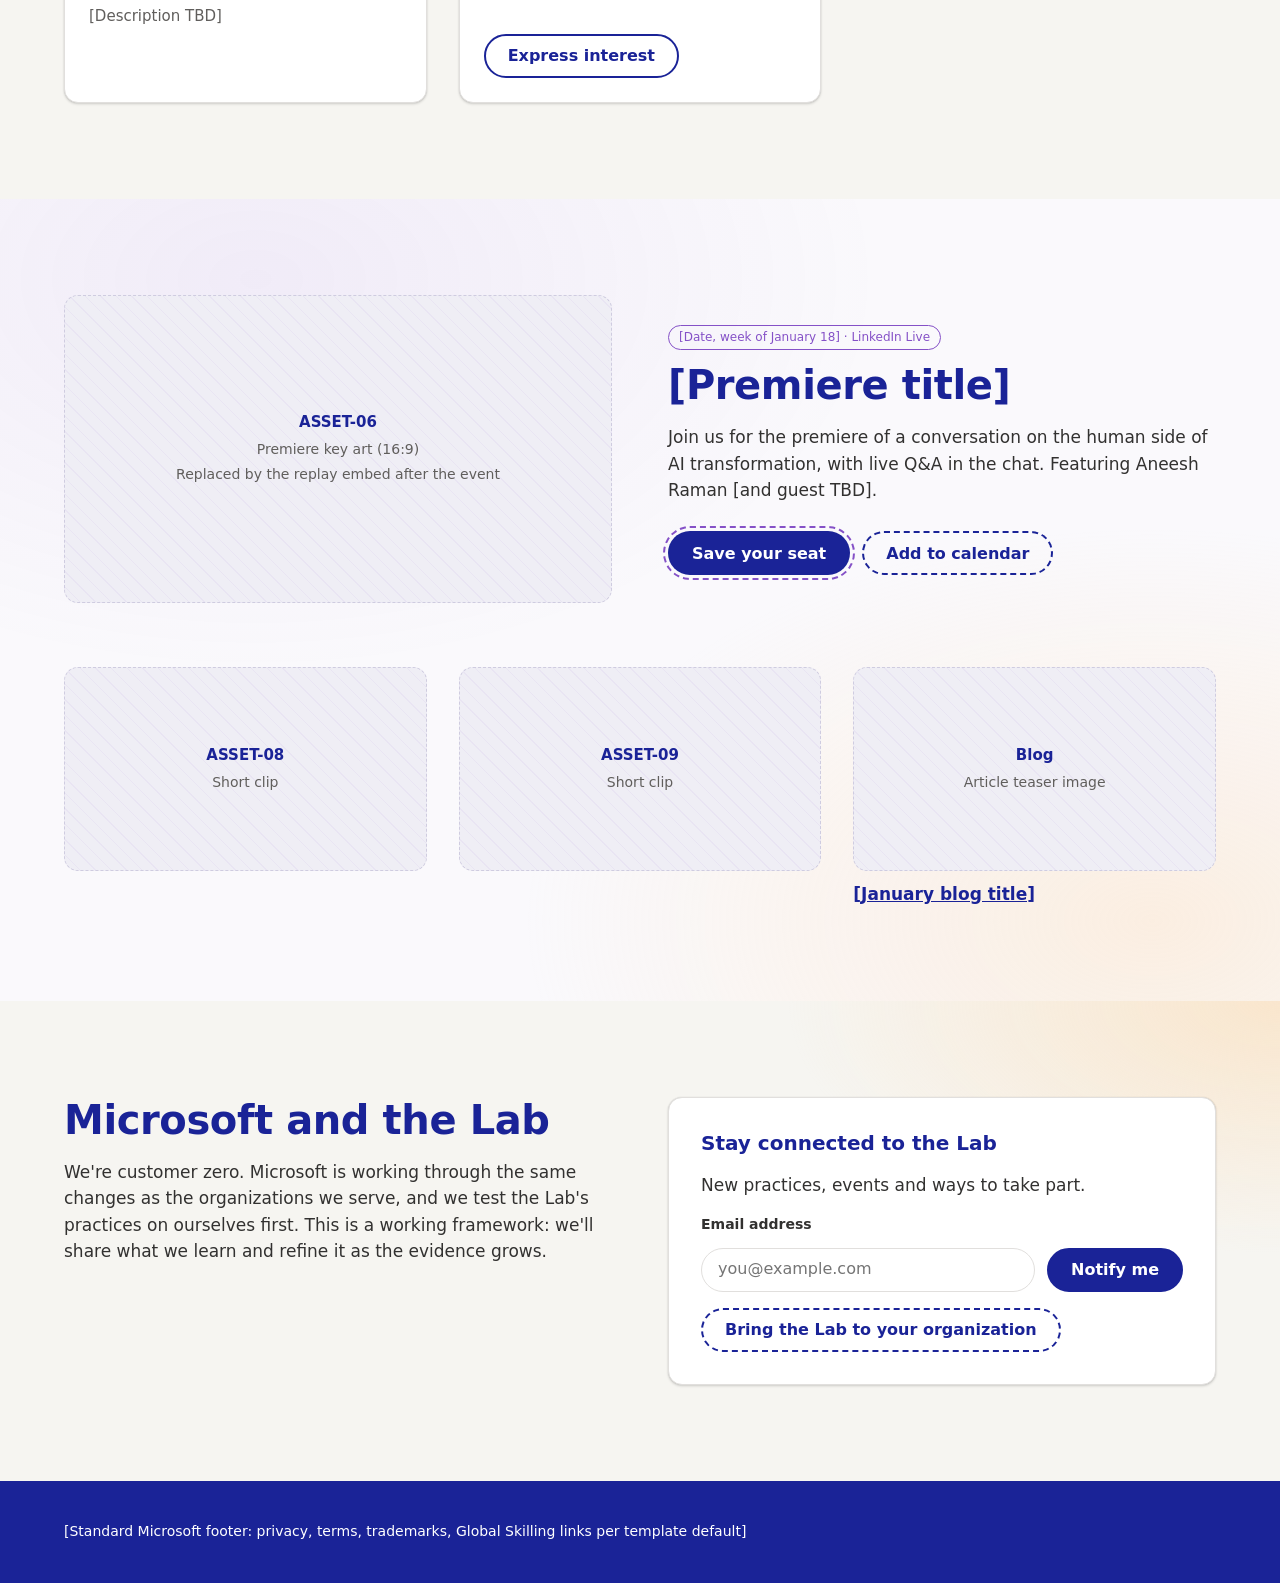
==== commit fd252e8a: "Turn the path chips into card headings The two chips only scrolled to the cards directly below them," ====
--- a/landing-prototype/index.html
+++ b/landing-prototype/index.html
@@ -193,13 +193,9 @@
       <div class="block-heading">
         <h2 id="paths-title">Where are you starting from?</h2>
       </div>
-      <div class="chooser">
-        <a class="btn chip" href="#leaders">I lead people or an organization</a>
-        <a class="btn chip" href="#individuals">I want to change how I work</a>
-      </div>
       <div class="layout layout--cols-2">
         <div class="card" id="leaders">
-          <p class="eyebrow">For leaders</p>
+          <h3 class="path-title">I lead people or an organization</h3>
           <p class="statement">Develop people <em>and</em> change the conditions around them.</p>
           <p>What would your people need to do differently, and what would you need to change, for AI to create value beyond saving time?</p>
           <div class="try-this">
@@ -212,7 +208,7 @@
           </div>
         </div>
         <div class="card" id="individuals">
-          <p class="eyebrow">For you</p>
+          <h3 class="path-title">I want to change how I work</h3>
           <p class="statement">Build it through practice, one task at a time.</p>
           <p>You don't have to absorb every change at once. The Frontier Mindset grows the way any capability does: try something, get feedback, adjust.</p>
           <div class="try-this">
--- a/landing-prototype/styles.css
+++ b/landing-prototype/styles.css
@@ -653,11 +653,12 @@
 }
 
 /* Choose your path */
-.chooser {
-  display: flex;
-  flex-wrap: wrap;
-  gap: 12px;
-  margin: -8px 0 40px;
+/* Card heading answers "Where are you starting from?" */
+.path-title {
+  color: var(--purple);
+  font-size: 17px;
+  font-weight: 600;
+  line-height: 1.35;
 }
 
 .paths .card {
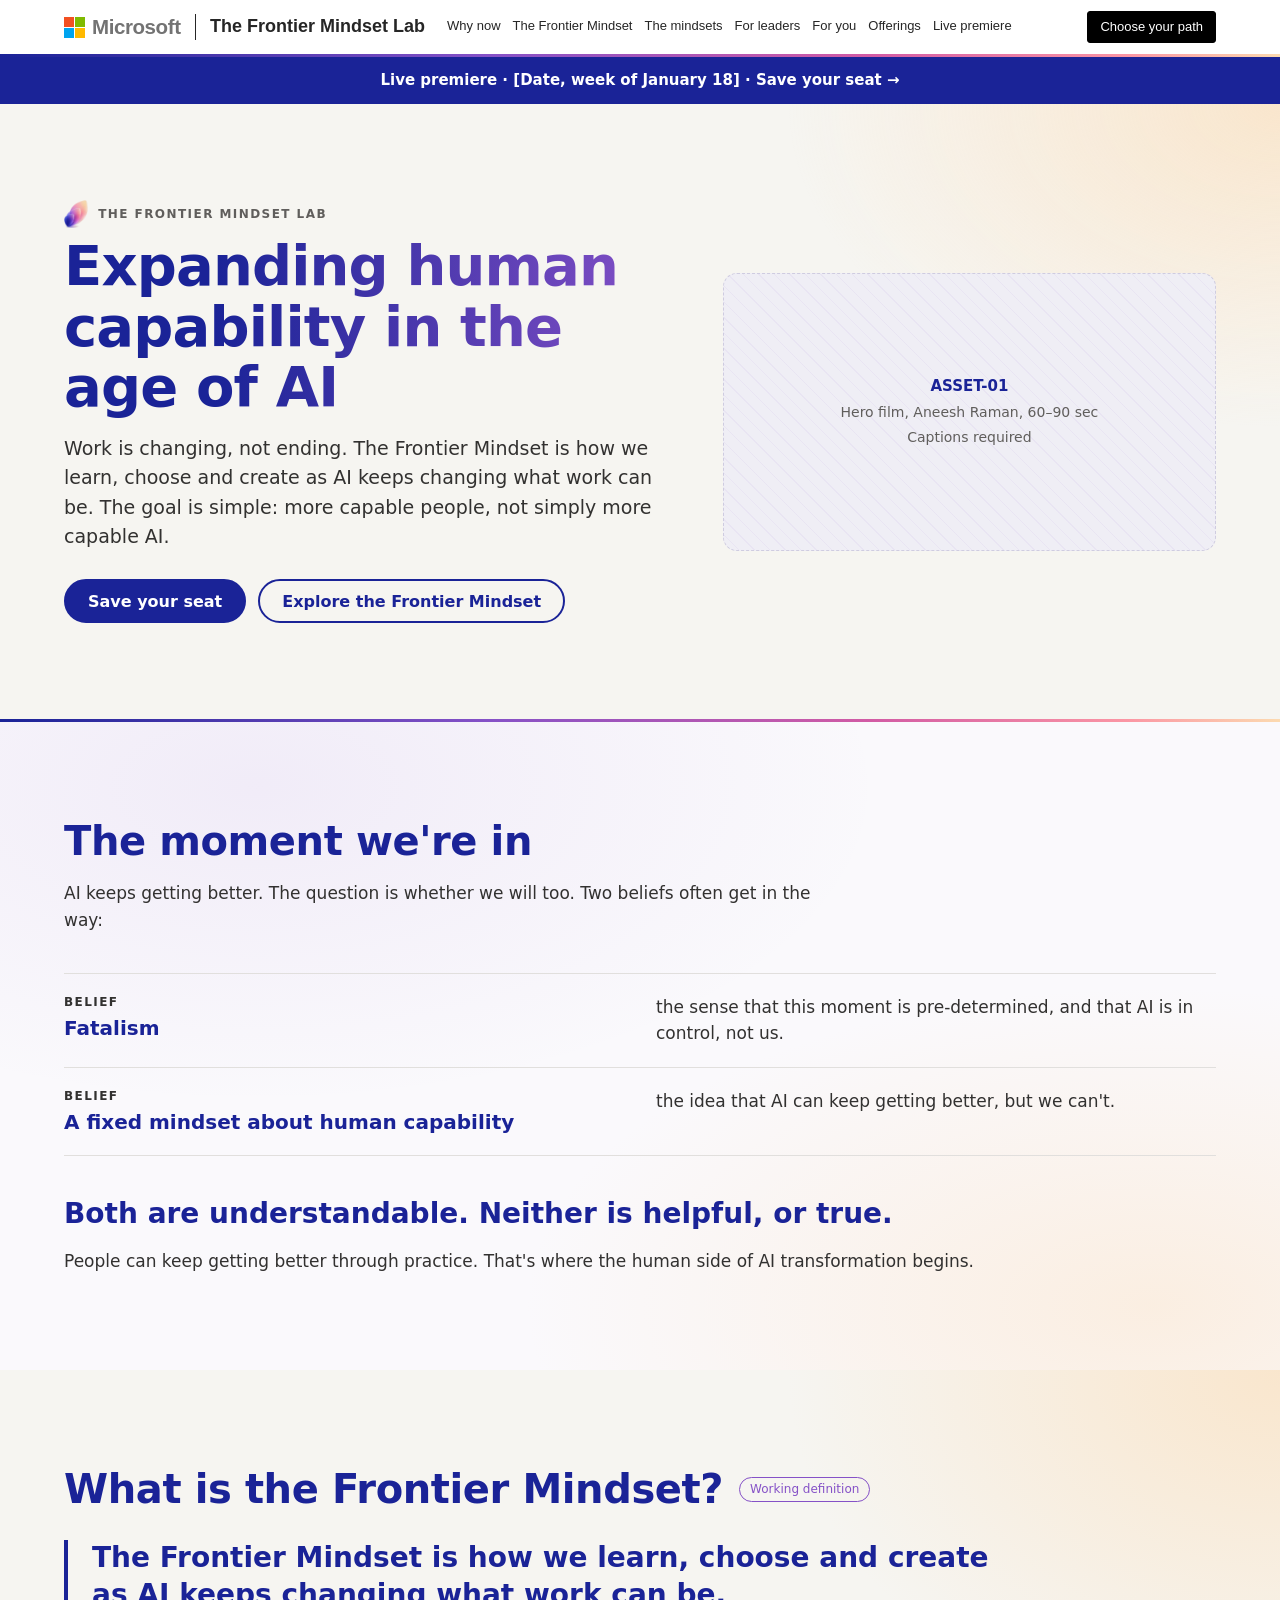
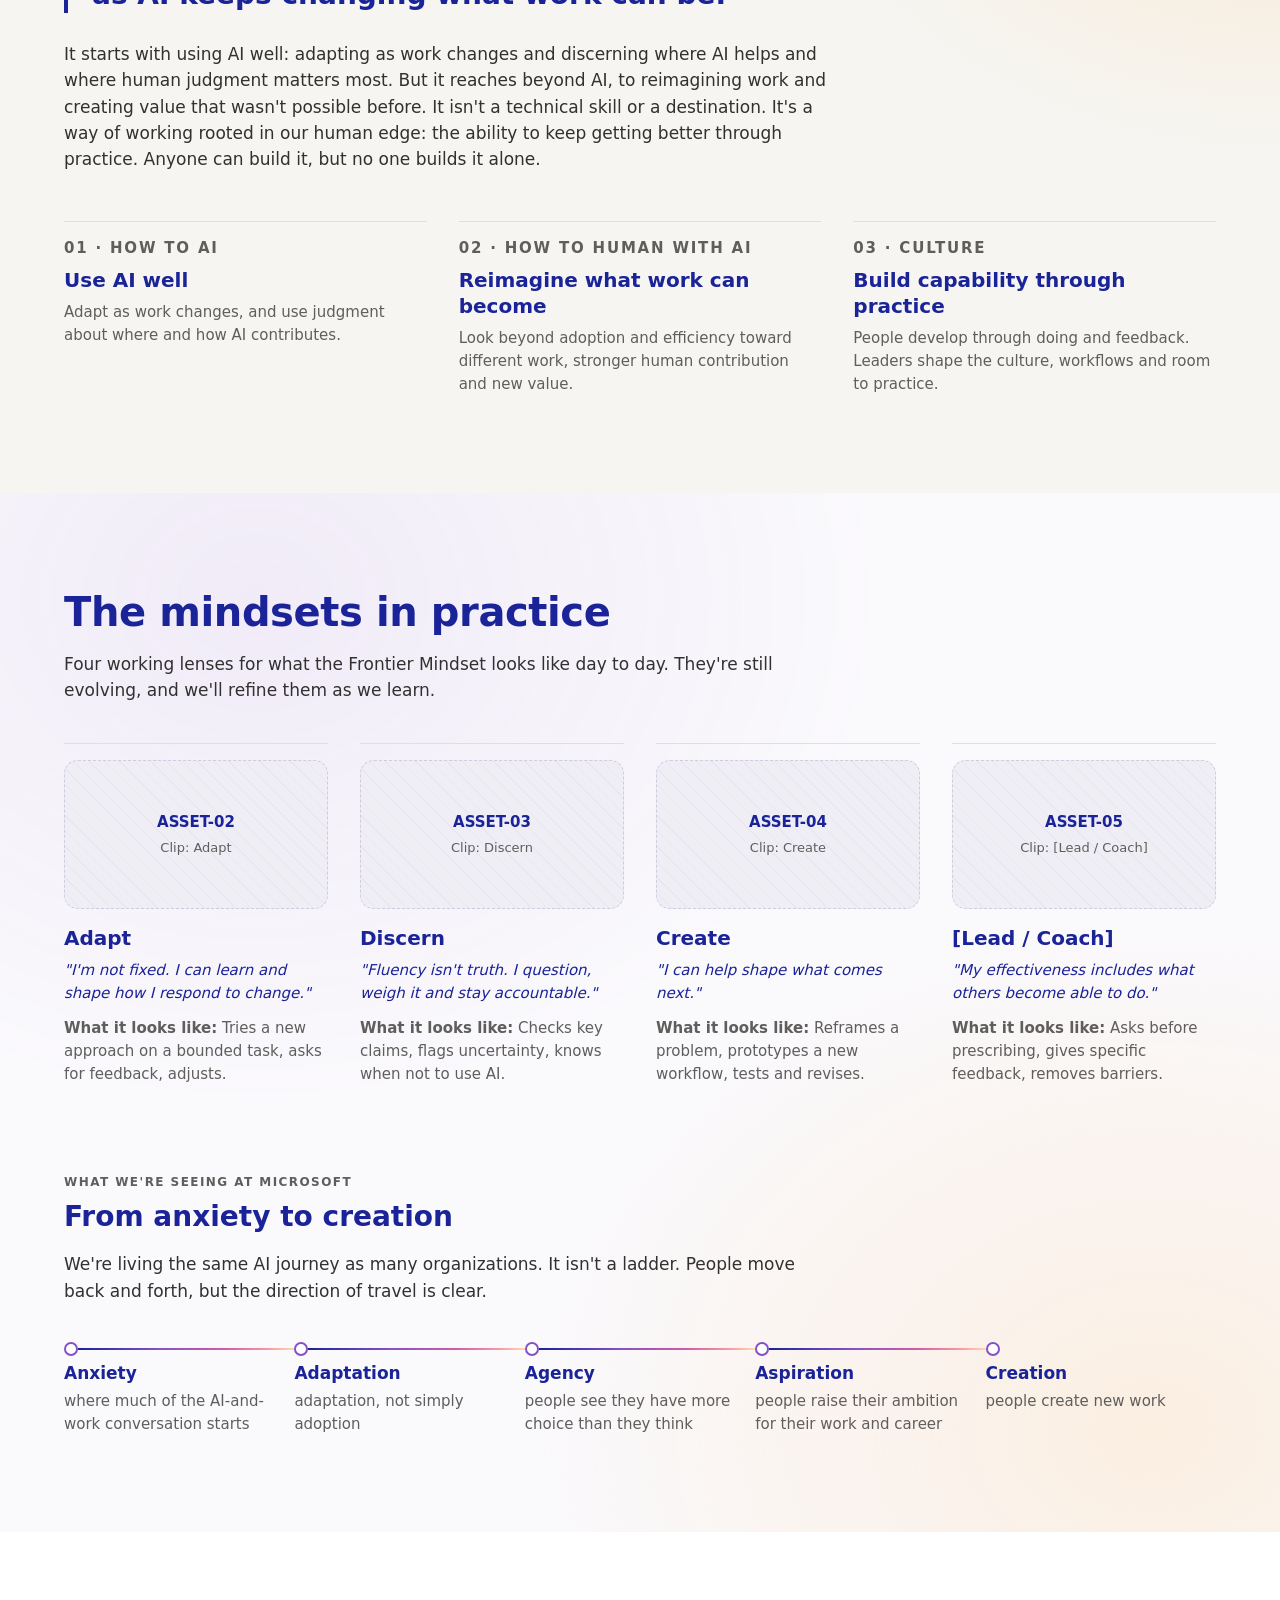
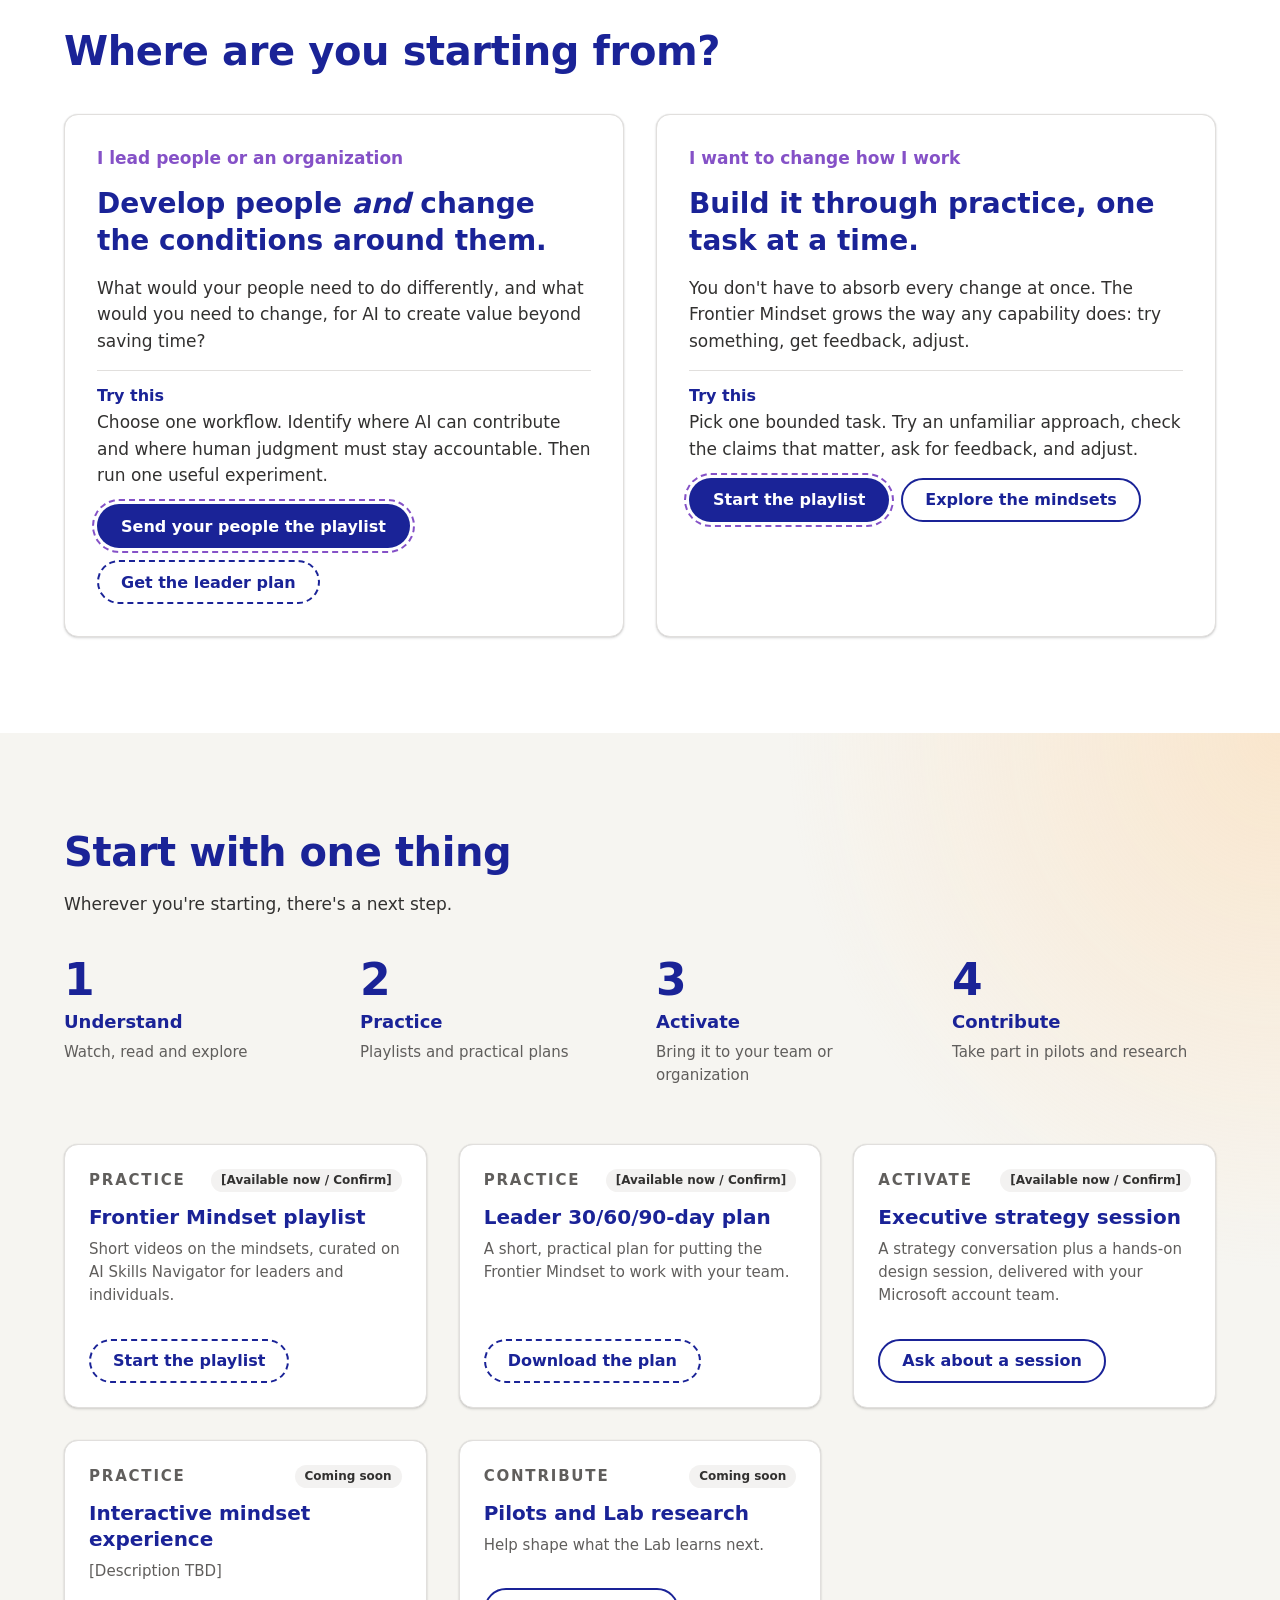
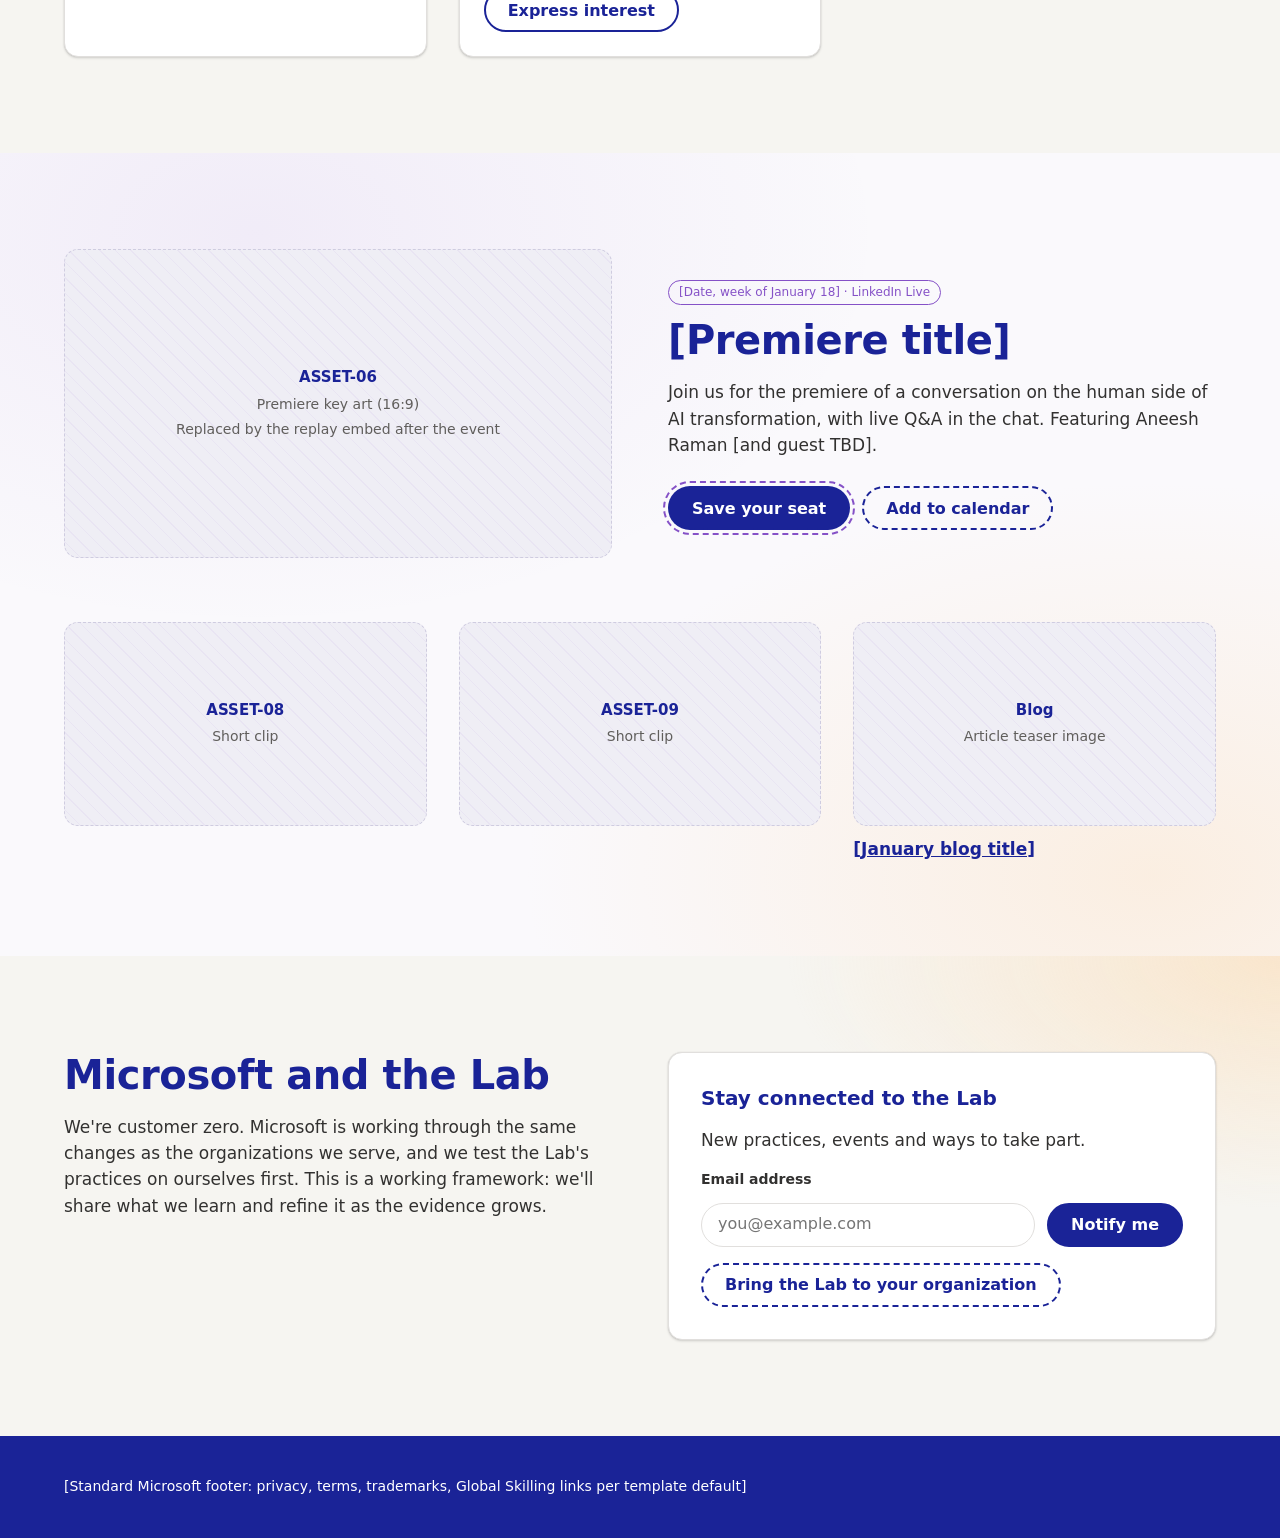
==== commit b5b540f0: "Move section links into a sticky Lab header Put the in-page section links in the header as menu item" ====
--- a/landing-prototype/index.html
+++ b/landing-prototype/index.html
@@ -14,42 +14,37 @@
 </head>
 <body>
 
-<!-- 3.1 Header: custom Lab header in the style of the standard Microsoft site header
-     (Microsoft logo | site name, one action). Assumes the template lets the Lab set
-     its own site name, mark and action, with no dropdown menus for the January page. -->
+<!-- 3.1 Header with in-page navigation: custom Lab header in the style of the standard
+     Microsoft site header (Microsoft logo | site name, menu items, one action).
+     The menu items are the in-page section links from brief 3.3. Sticky, so they stay in reach. -->
 <header class="lab-header" id="top">
   <div class="lab-header__bar">
     <a class="uhf-logo" href="#top" aria-label="Microsoft">
       <span class="ms-squares" aria-hidden="true"><i></i><i></i><i></i><i></i></span>
       <span aria-hidden="true">Microsoft</span>
     </a>
-    <a class="lab-header__site" href="#top">
-      <img src="../assets/brand/lab-logo-web.png" alt="" width="20" height="24">
-      <span>The Frontier Mindset Lab</span>
-    </a>
+    <a class="lab-header__site" href="#top">The Frontier Mindset Lab</a>
+    <nav class="lab-header__nav" aria-label="On this page">
+      <ul>
+        <li><a href="#why-now">Why now</a></li>
+        <li><a href="#mindset">The Frontier Mindset</a></li>
+        <li><a href="#mindsets">The mindsets</a></li>
+        <li><a href="#leaders">For leaders</a></li>
+        <li><a href="#individuals">For you</a></li>
+        <li><a href="#offerings">Offerings</a></li>
+        <li><a href="#live">Live premiere</a></li>
+      </ul>
+    </nav>
     <a class="lab-header__cta" href="#paths">Choose your path</a>
   </div>
+  <hr class="rule-gradient">
 </header>
-<hr class="rule-gradient">
 
 <!-- 3.2 Campaign bar: Container band-navy -->
 <div class="campaign-bar band-navy">
   <a href="#live">Live premiere · [Date, week of January 18] · Save your seat →</a>
 </div>
 
-<!-- 3.3 In-page navigation -->
-<nav class="inpage-nav" aria-label="On this page">
-  <ul>
-    <li><a href="#why-now">Why now</a></li>
-    <li><a href="#mindset">The Frontier Mindset</a></li>
-    <li><a href="#mindsets">The mindsets</a></li>
-    <li><a href="#leaders">For leaders</a></li>
-    <li><a href="#individuals">For you</a></li>
-    <li><a href="#offerings">Offerings</a></li>
-    <li><a href="#live">Live premiere</a></li>
-  </ul>
-</nav>
-
 <main>
 
   <!-- Section 1: Hero -->
@@ -57,7 +52,7 @@
     <div class="container">
       <div class="layout layout--hero">
         <div class="block-heading">
-          <p class="eyebrow">The Frontier Mindset Lab</p>
+          <p class="eyebrow lab-mark"><img src="../assets/brand/lab-logo-web.png" alt="" width="24" height="28">The Frontier Mindset Lab</p>
           <h1 class="display-gradient" id="hero-title">Expanding human capability in the age of AI</h1>
           <p class="lede">Work is changing, not ending. The Frontier Mindset is how we learn, choose and create as AI keeps changing what work can be. The goal is simple: more capable people, not simply more capable AI.</p>
           <div class="button-group">
--- a/landing-prototype/styles.css
+++ b/landing-prototype/styles.css
@@ -61,7 +61,7 @@
 
 html {
   scroll-behavior: smooth;
-  scroll-padding-top: 64px; /* clears the sticky in-page nav */
+  scroll-padding-top: 72px; /* clears the sticky header */
 }
 
 body {
@@ -391,6 +391,9 @@
    (measured from the reference events page: 54px bar, Microsoft logo, 1.5px divider,
    18px semibold site name, black 13px action button). */
 .lab-header {
+  position: sticky;
+  top: 0;
+  z-index: 10;
   background: #fff;
   color: #262626;
   font-family: "Segoe UI Variable Text", "Segoe UI", segoeui, "Helvetica Neue", helvetica, arial, sans-serif;
@@ -439,7 +442,8 @@
   align-items: center;
   gap: 8px;
   height: 54px;
-  color: var(--indigo);
+  padding-right: 16px;
+  color: #262626;
   font-size: 18px;
   font-weight: 600;
   text-decoration: none;
@@ -454,9 +458,47 @@
   background: #262626;
 }
 
-.lab-header__site img {
+.lab-header__nav ul {
+  display: flex;
+  margin: 0;
+  padding: 0;
+  list-style: none;
+  white-space: nowrap;
+}
+
+.lab-header__nav a {
+  display: inline-flex;
+  align-items: center;
+  height: 54px;
+  padding: 1px 6px 0;
+  border-bottom: 2px solid transparent;
+  color: #262626;
+  font-size: 13px;
+  text-decoration: none;
+}
+
+.lab-header__nav a:hover {
+  border-bottom-color: #262626;
+}
+
+.lab-header__cta {
+  margin-left: auto;
+}
+
+/* Lab mark beside the hero eyebrow */
+.lab-mark {
+  display: flex;
+  align-items: center;
+  gap: 10px;
+}
+
+.lab-mark img {
   width: auto;
-  height: 24px;
+  height: 28px;
+}
+
+.lab-header__nav {
+  margin-right: 12px;
 }
 
 .lab-header__cta {
@@ -491,42 +533,6 @@
   text-decoration: underline;
 }
 
-/* In-page navigation: sticky, which the reference page's secondary sticky nav supports */
-.inpage-nav {
-  position: sticky;
-  top: 0;
-  z-index: 10;
-  border-bottom: 1px solid var(--line);
-  background: rgb(255 255 255 / 96%);
-}
-
-.inpage-nav ul {
-  display: flex;
-  gap: 28px;
-  margin: 0 auto;
-  padding: 0 var(--gutter);
-  max-width: calc(var(--wrap) + 2 * var(--gutter));
-  overflow-x: auto;
-  list-style: none;
-  white-space: nowrap;
-  scrollbar-width: thin;
-}
-
-.inpage-nav a {
-  display: inline-block;
-  padding: 16px 0 13px;
-  border-bottom: 3px solid transparent;
-  color: var(--ink-2);
-  font-size: 15px;
-  font-weight: 500;
-  text-decoration: none;
-}
-
-.inpage-nav a:hover {
-  border-bottom-color: var(--purple);
-  color: var(--indigo);
-}
-
 /* Hero */
 .hero .block-heading {
   margin-bottom: 0;
@@ -805,6 +811,26 @@
 }
 
 /* 6. Responsive */
+@media (width < 1280px) {
+  html { scroll-padding-top: 116px; }
+  .lab-header__bar { flex-wrap: wrap; height: auto; }
+  .lab-header__cta { margin-left: auto; }
+
+  .lab-header__nav {
+    order: 3;
+    flex-basis: calc(100% + 2 * var(--gutter));
+    margin: 0 calc(-1 * var(--gutter));
+    padding: 0 var(--gutter);
+    border-top: 1px solid var(--line);
+    overflow-x: auto;
+    scrollbar-width: thin;
+  }
+
+  .lab-header__nav ul { gap: 12px; }
+  .lab-header__nav a { height: 44px; padding: 1px 4px 0; font-size: 14px; }
+  .lab-header__nav li:first-child a { padding-left: 0; }
+}
+
 @media (width < 1024px) {
   :root { --gutter: 32px; }
   .layout--cols-3.offer-cards { grid-template-columns: repeat(2, minmax(0, 1fr)); }
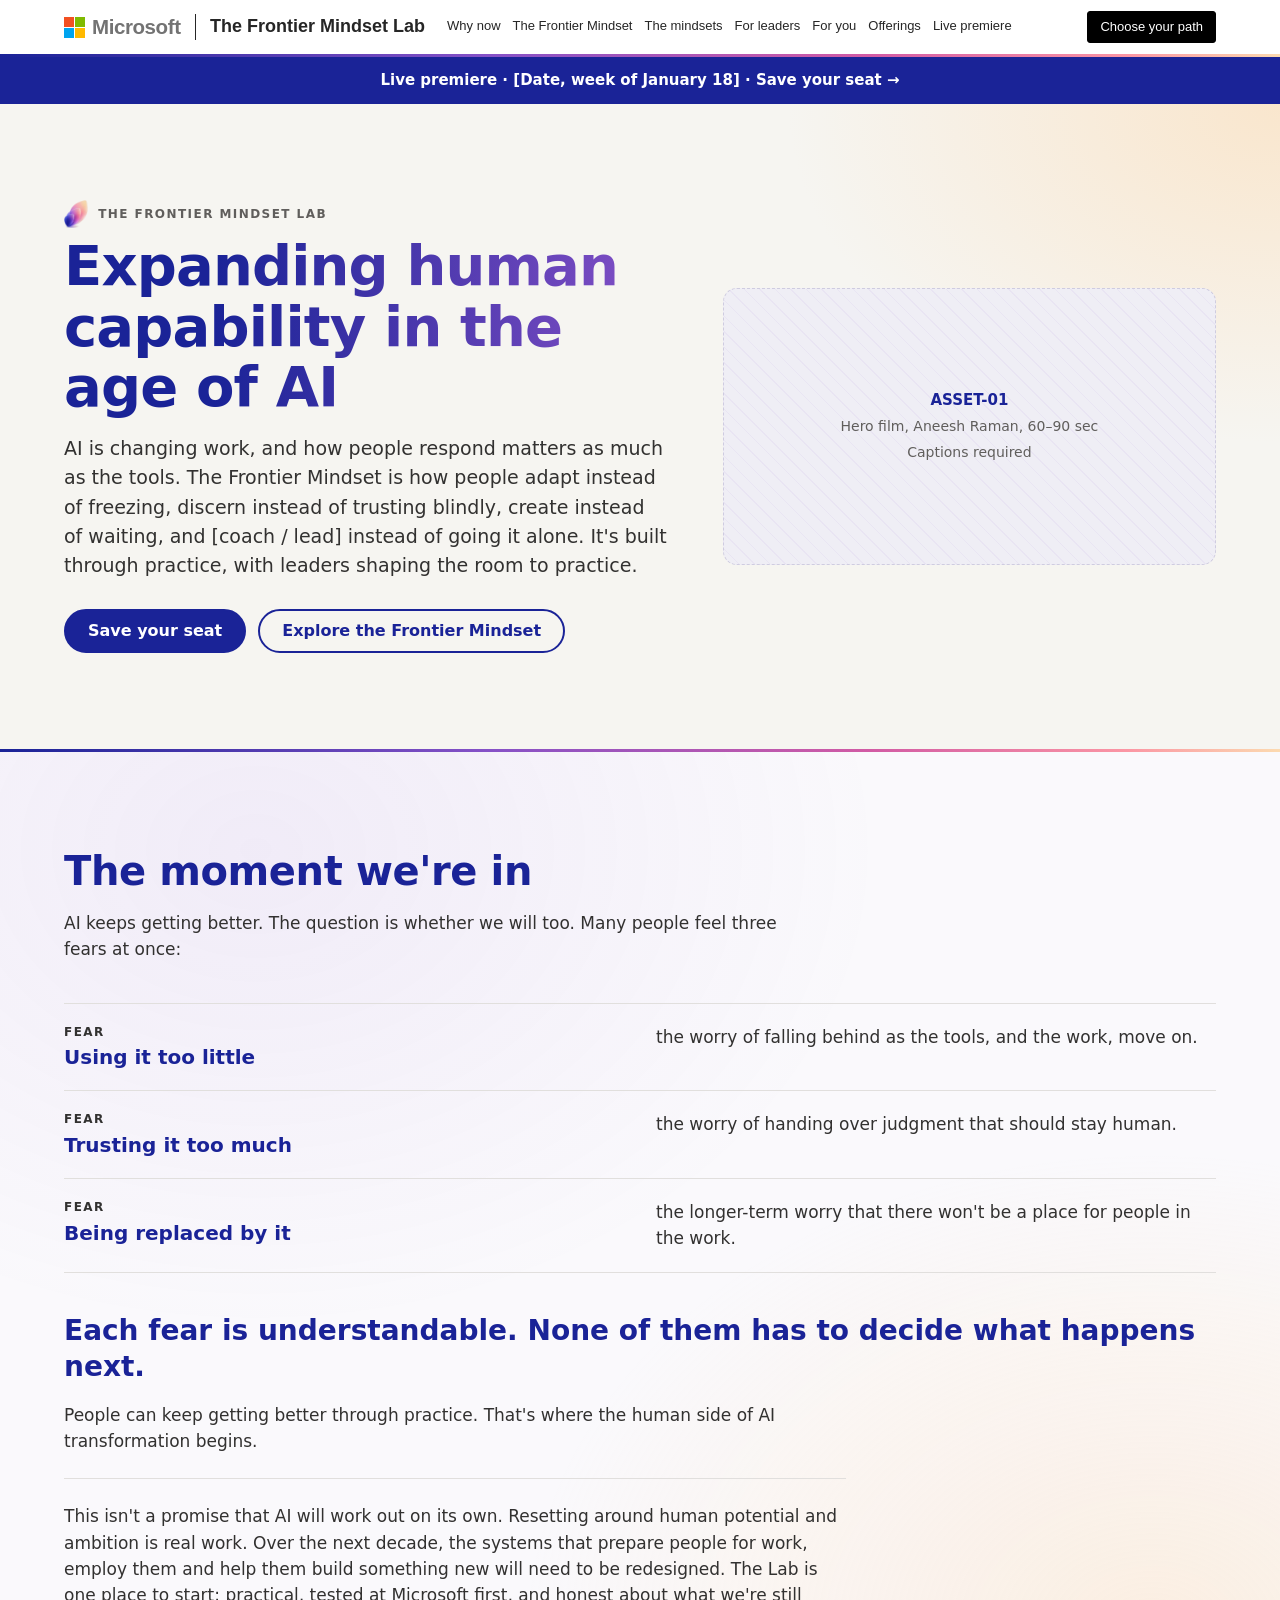
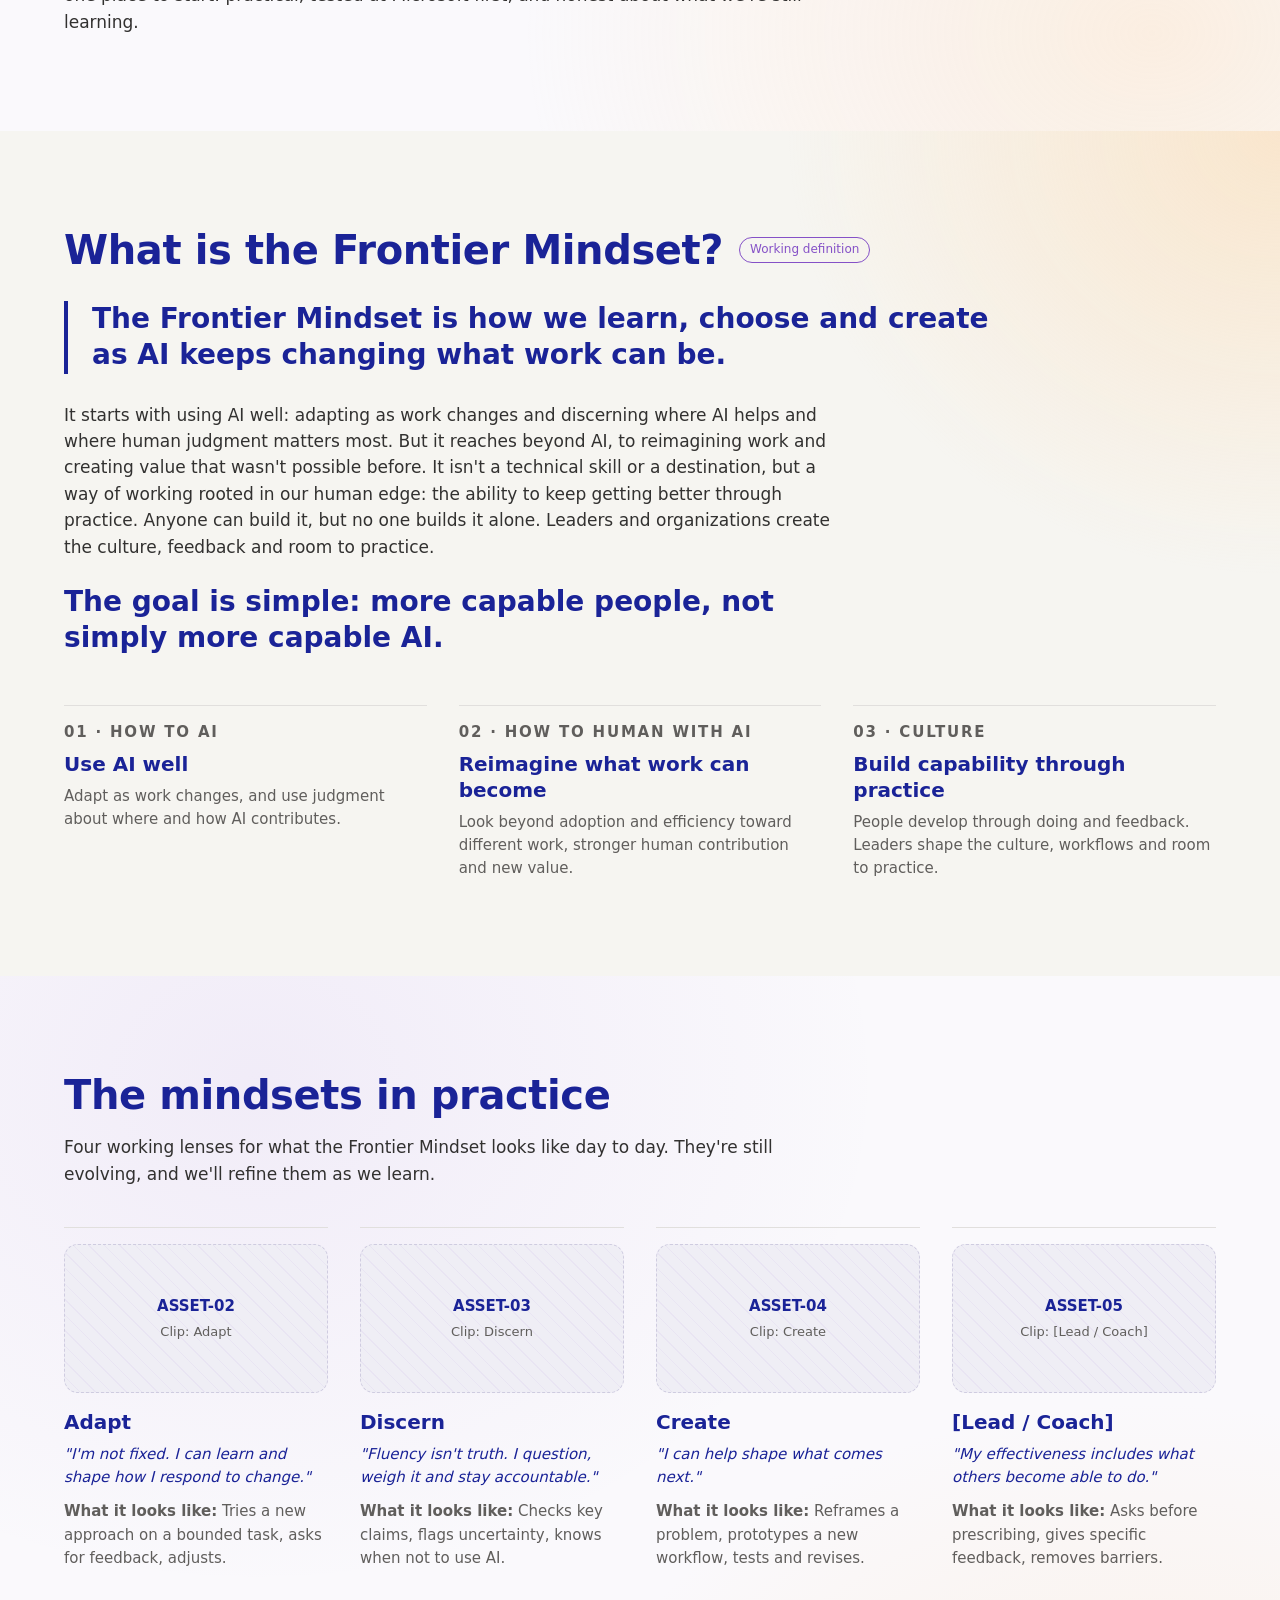
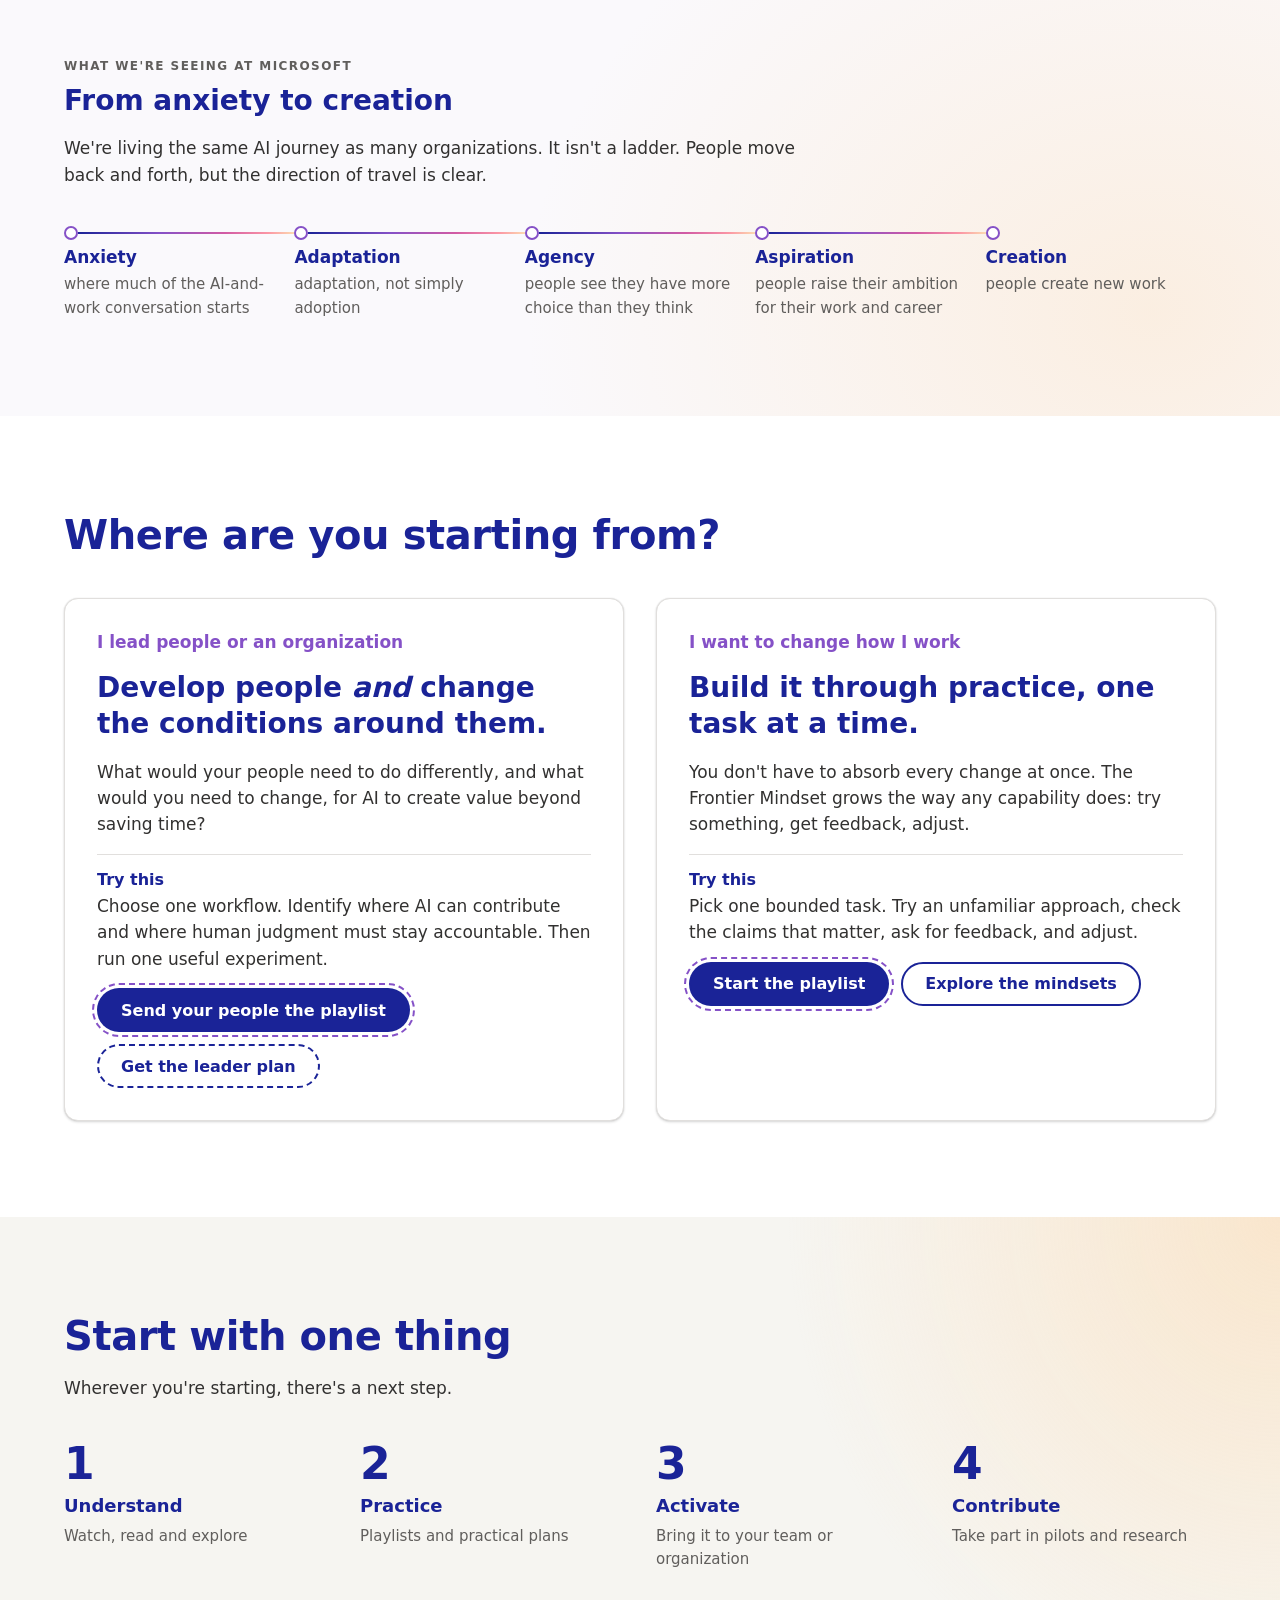
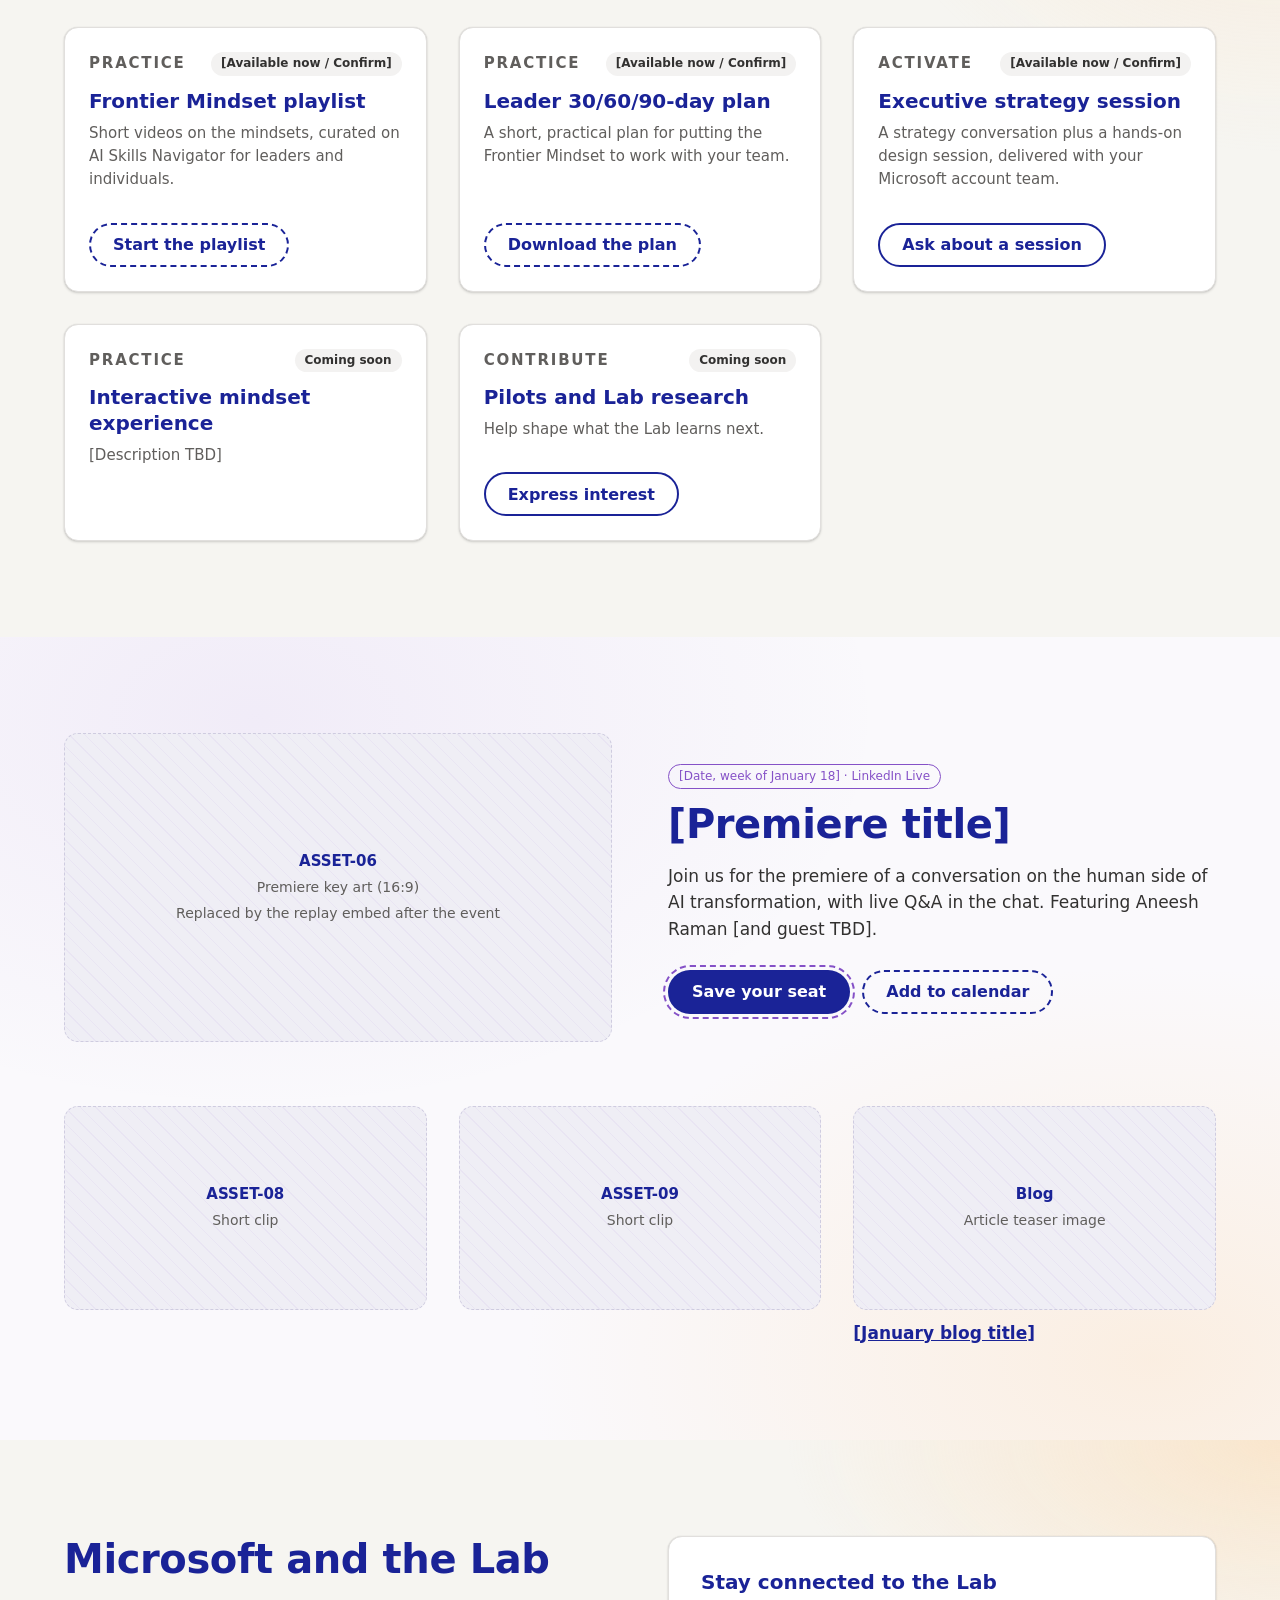
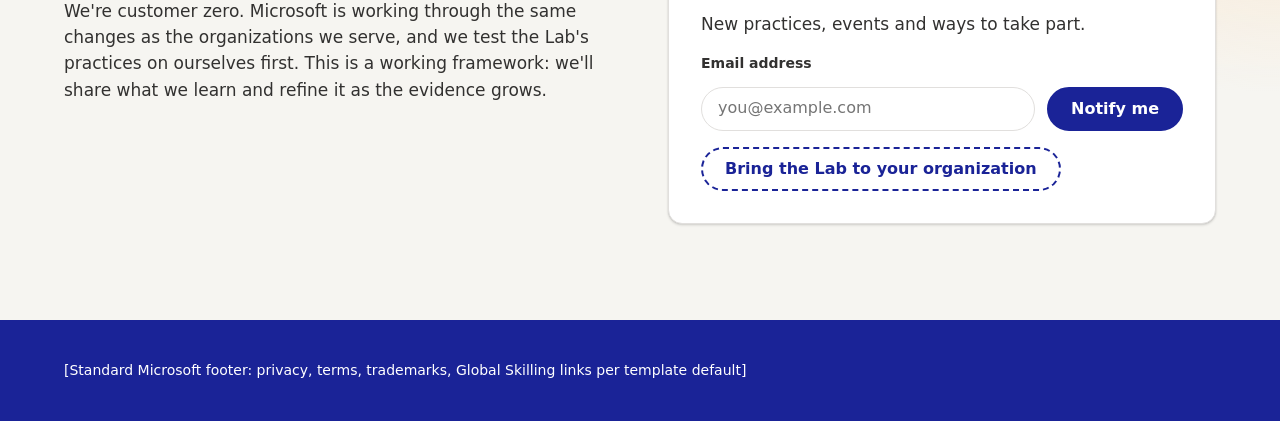
==== commit 5eba538a: "Rework hero, "The moment we're in" and definition copy Hero subhead becomes the shorter public posit" ====
--- a/landing-prototype/index.html
+++ b/landing-prototype/index.html
@@ -54,7 +54,7 @@
         <div class="block-heading">
           <p class="eyebrow lab-mark"><img src="../assets/brand/lab-logo-web.png" alt="" width="24" height="28">The Frontier Mindset Lab</p>
           <h1 class="display-gradient" id="hero-title">Expanding human capability in the age of AI</h1>
-          <p class="lede">Work is changing, not ending. The Frontier Mindset is how we learn, choose and create as AI keeps changing what work can be. The goal is simple: more capable people, not simply more capable AI.</p>
+          <p class="lede">AI is changing work, and how people respond matters as much as the tools. The Frontier Mindset is how people adapt instead of freezing, discern instead of trusting blindly, create instead of waiting, and [coach / lead] instead of going it alone. It's built through practice, with leaders shaping the room to practice.</p>
           <div class="button-group">
             <a class="btn primary-pill" href="#live">Save your seat</a>
             <a class="btn secondary-pill" href="#mindset">Explore the Frontier Mindset</a>
@@ -75,26 +75,34 @@
     <div class="container">
       <div class="block-heading">
         <h2 id="why-now-title">The moment we're in</h2>
-        <p>AI keeps getting better. The question is whether we will too. Two beliefs often get in the way:</p>
+        <p>AI keeps getting better. The question is whether we will too. Many people feel three fears at once:</p>
       </div>
       <div class="belief-rows">
         <div class="layout layout--cols-2">
           <div>
-            <p class="eyebrow">Belief</p>
-            <h3>Fatalism</h3>
-          </div>
-          <p>the sense that this moment is pre-determined, and that AI is in control, not us.</p>
+            <p class="eyebrow">Fear</p>
+            <h3>Using it too little</h3>
+          </div>
+          <p>the worry of falling behind as the tools, and the work, move on.</p>
         </div>
         <div class="layout layout--cols-2">
           <div>
-            <p class="eyebrow">Belief</p>
-            <h3>A fixed mindset about human capability</h3>
-          </div>
-          <p>the idea that AI can keep getting better, but we can't.</p>
-        </div>
-      </div>
-      <p class="statement">Both are understandable. Neither is helpful, or true.</p>
+            <p class="eyebrow">Fear</p>
+            <h3>Trusting it too much</h3>
+          </div>
+          <p>the worry of handing over judgment that should stay human.</p>
+        </div>
+        <div class="layout layout--cols-2">
+          <div>
+            <p class="eyebrow">Fear</p>
+            <h3>Being replaced by it</h3>
+          </div>
+          <p>the longer-term worry that there won't be a place for people in the work.</p>
+        </div>
+      </div>
+      <p class="statement">Each fear is understandable. None of them has to decide what happens next.</p>
       <p>People can keep getting better through practice. That's where the human side of AI transformation begins.</p>
+      <p class="edge">This isn't a promise that AI will work out on its own. Resetting around human potential and ambition is real work. Over the next decade, the systems that prepare people for work, employ them and help them build something new will need to be redesigned. The Lab is one place to start: practical, tested at Microsoft first, and honest about what we're still learning.</p>
     </div>
   </section>
 
@@ -109,7 +117,8 @@
         <p>The Frontier Mindset is how we learn, choose and create as AI keeps changing what work can be.</p>
       </blockquote>
       <div class="body-copy">
-        <p>It starts with using AI well: adapting as work changes and discerning where AI helps and where human judgment matters most. But it reaches beyond AI, to reimagining work and creating value that wasn't possible before. It isn't a technical skill or a destination. It's a way of working rooted in our human edge: the ability to keep getting better through practice. Anyone can build it, but no one builds it alone.</p>
+        <p>It starts with using AI well: adapting as work changes and discerning where AI helps and where human judgment matters most. But it reaches beyond AI, to reimagining work and creating value that wasn't possible before. It isn't a technical skill or a destination, but a way of working rooted in our human edge: the ability to keep getting better through practice. Anyone can build it, but no one builds it alone. Leaders and organizations create the culture, feedback and room to practice.</p>
+        <p class="statement">The goal is simple: more capable people, not simply more capable AI.</p>
       </div>
       <div class="layout layout--cols-3 topline-grid">
         <div class="block-feature">
--- a/landing-prototype/styles.css
+++ b/landing-prototype/styles.css
@@ -570,6 +570,17 @@
   margin-bottom: 16px;
 }
 
+.why-now .edge {
+  max-width: 46em;
+  margin-top: 24px;
+  padding-top: 24px;
+  border-top: 1px solid var(--line);
+}
+
+.why-now > .container > p:not(.statement) {
+  max-width: 46em;
+}
+
 /* The Frontier Mindset: definition */
 .definition .pull-quote {
   max-width: 34em;
@@ -579,6 +590,10 @@
 .definition .body-copy {
   max-width: 46em;
   margin-bottom: 48px;
+}
+
+.definition .body-copy .statement {
+  margin-top: 24px;
 }
 
 .title-with-tag {
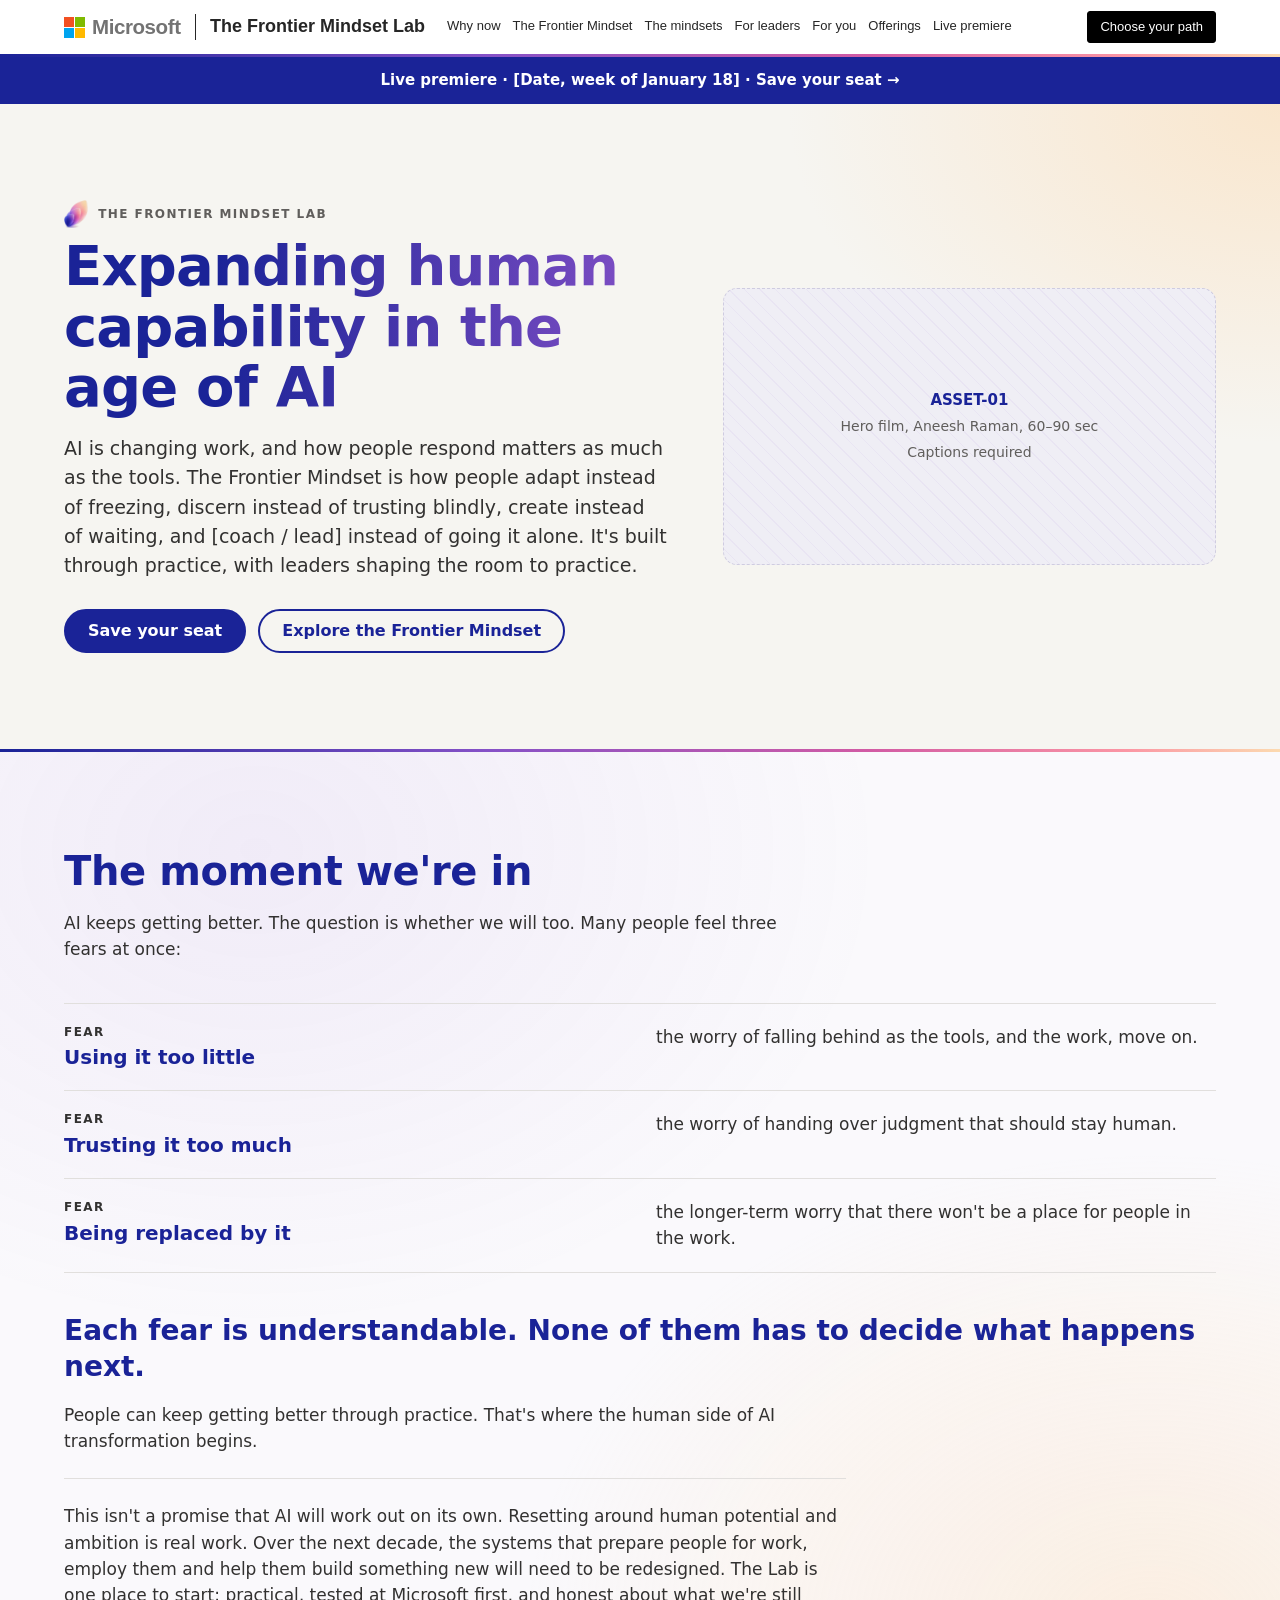
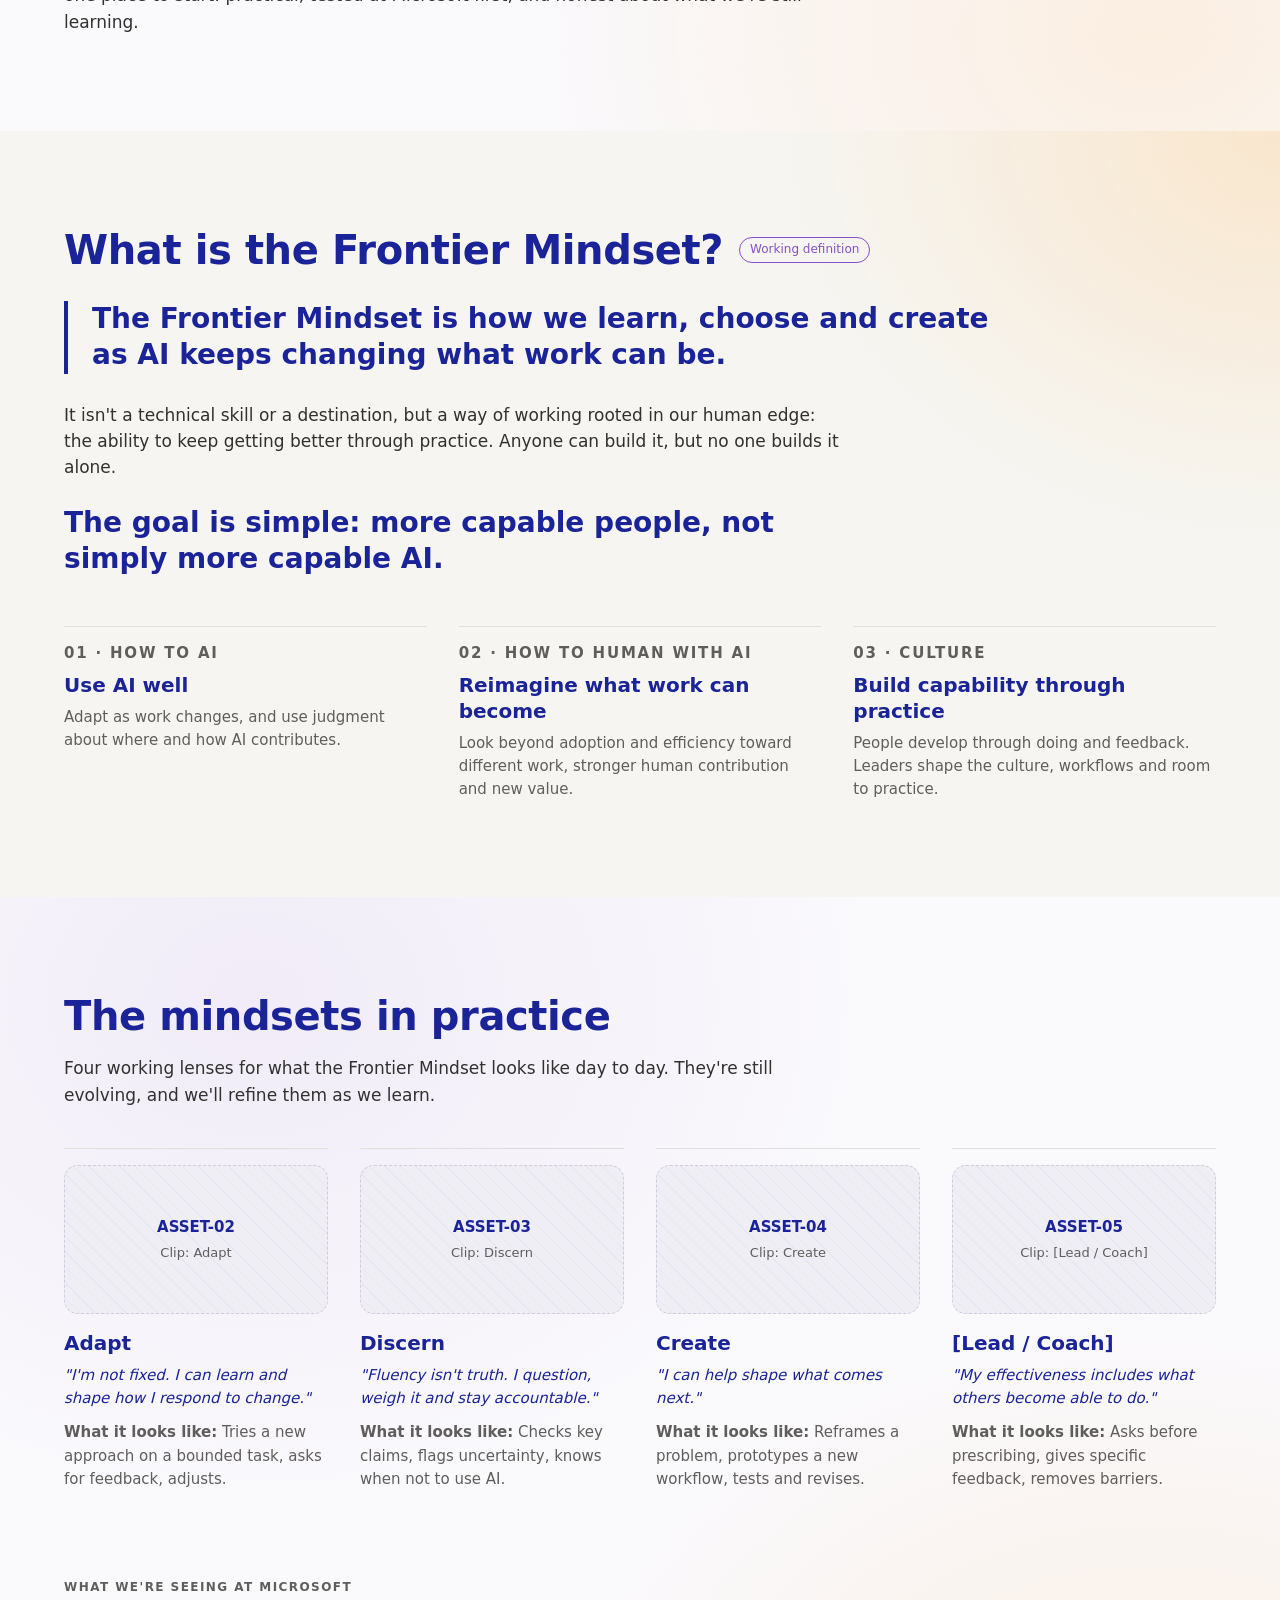
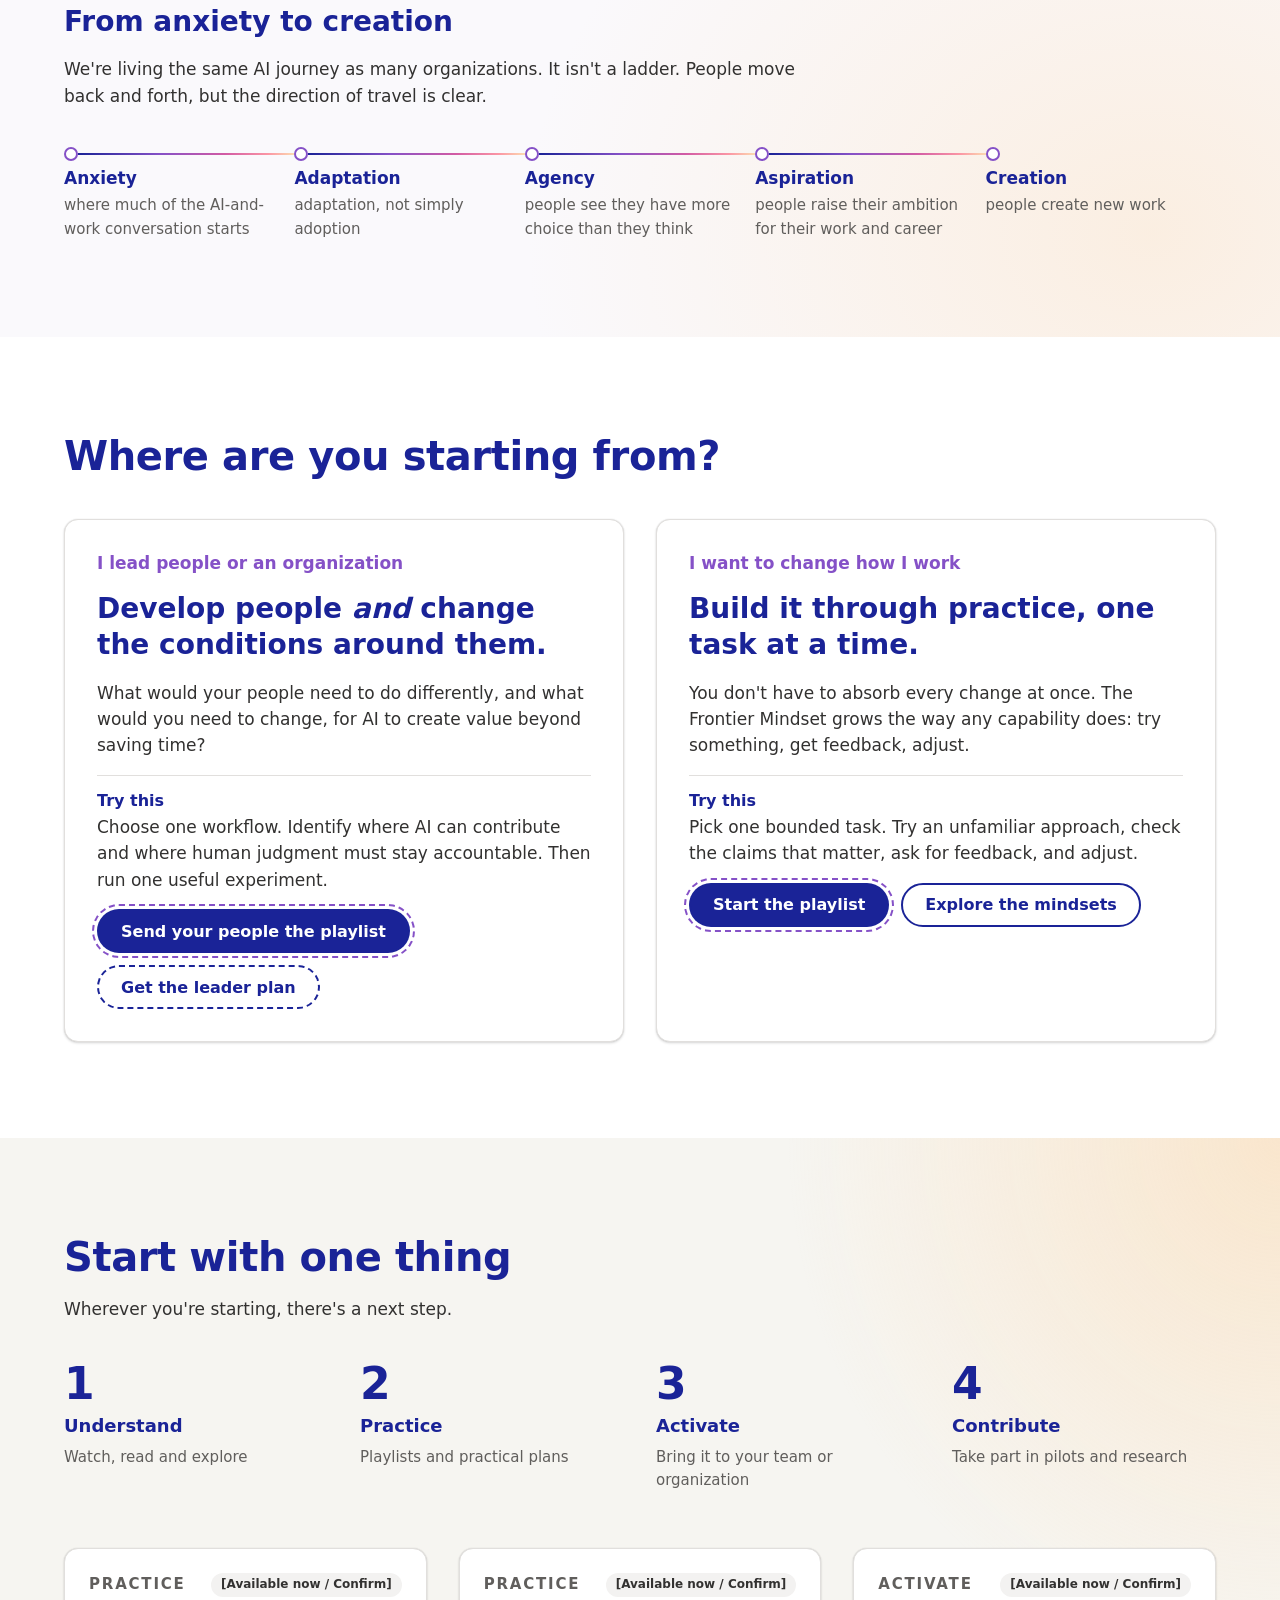
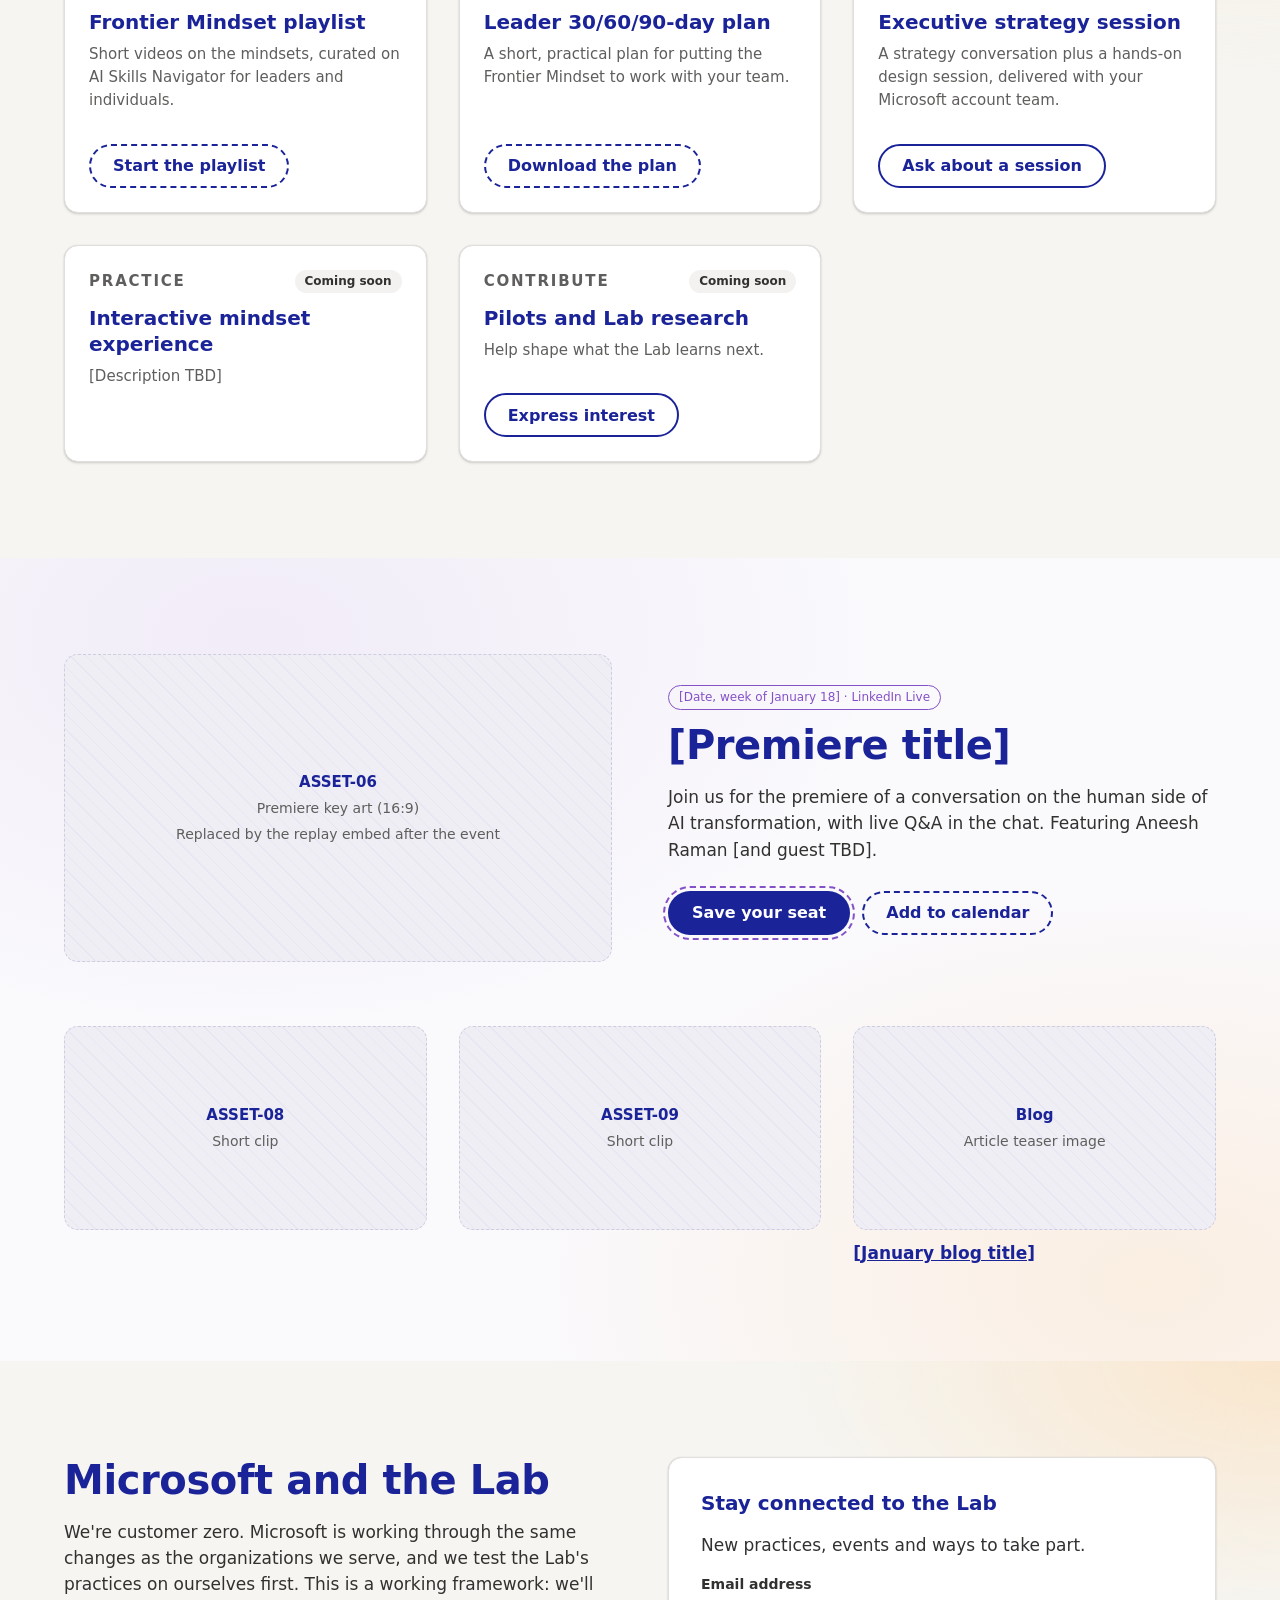
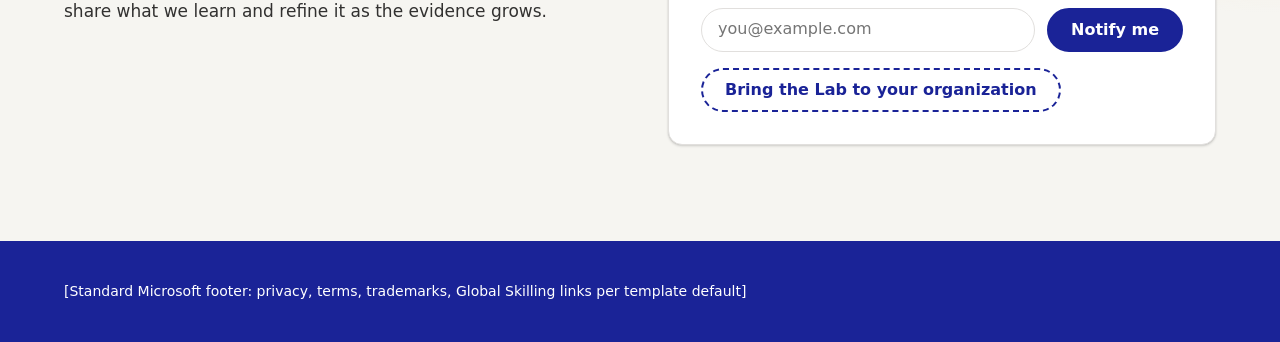
==== commit eabfb522: "Trim the definition paragraph to its core Cut the first two sentences, which repeated the three spin" ====
--- a/landing-prototype/index.html
+++ b/landing-prototype/index.html
@@ -117,7 +117,7 @@
         <p>The Frontier Mindset is how we learn, choose and create as AI keeps changing what work can be.</p>
       </blockquote>
       <div class="body-copy">
-        <p>It starts with using AI well: adapting as work changes and discerning where AI helps and where human judgment matters most. But it reaches beyond AI, to reimagining work and creating value that wasn't possible before. It isn't a technical skill or a destination, but a way of working rooted in our human edge: the ability to keep getting better through practice. Anyone can build it, but no one builds it alone. Leaders and organizations create the culture, feedback and room to practice.</p>
+        <p>It isn't a technical skill or a destination, but a way of working rooted in our human edge: the ability to keep getting better through practice. Anyone can build it, but no one builds it alone.</p>
         <p class="statement">The goal is simple: more capable people, not simply more capable AI.</p>
       </div>
       <div class="layout layout--cols-3 topline-grid">
